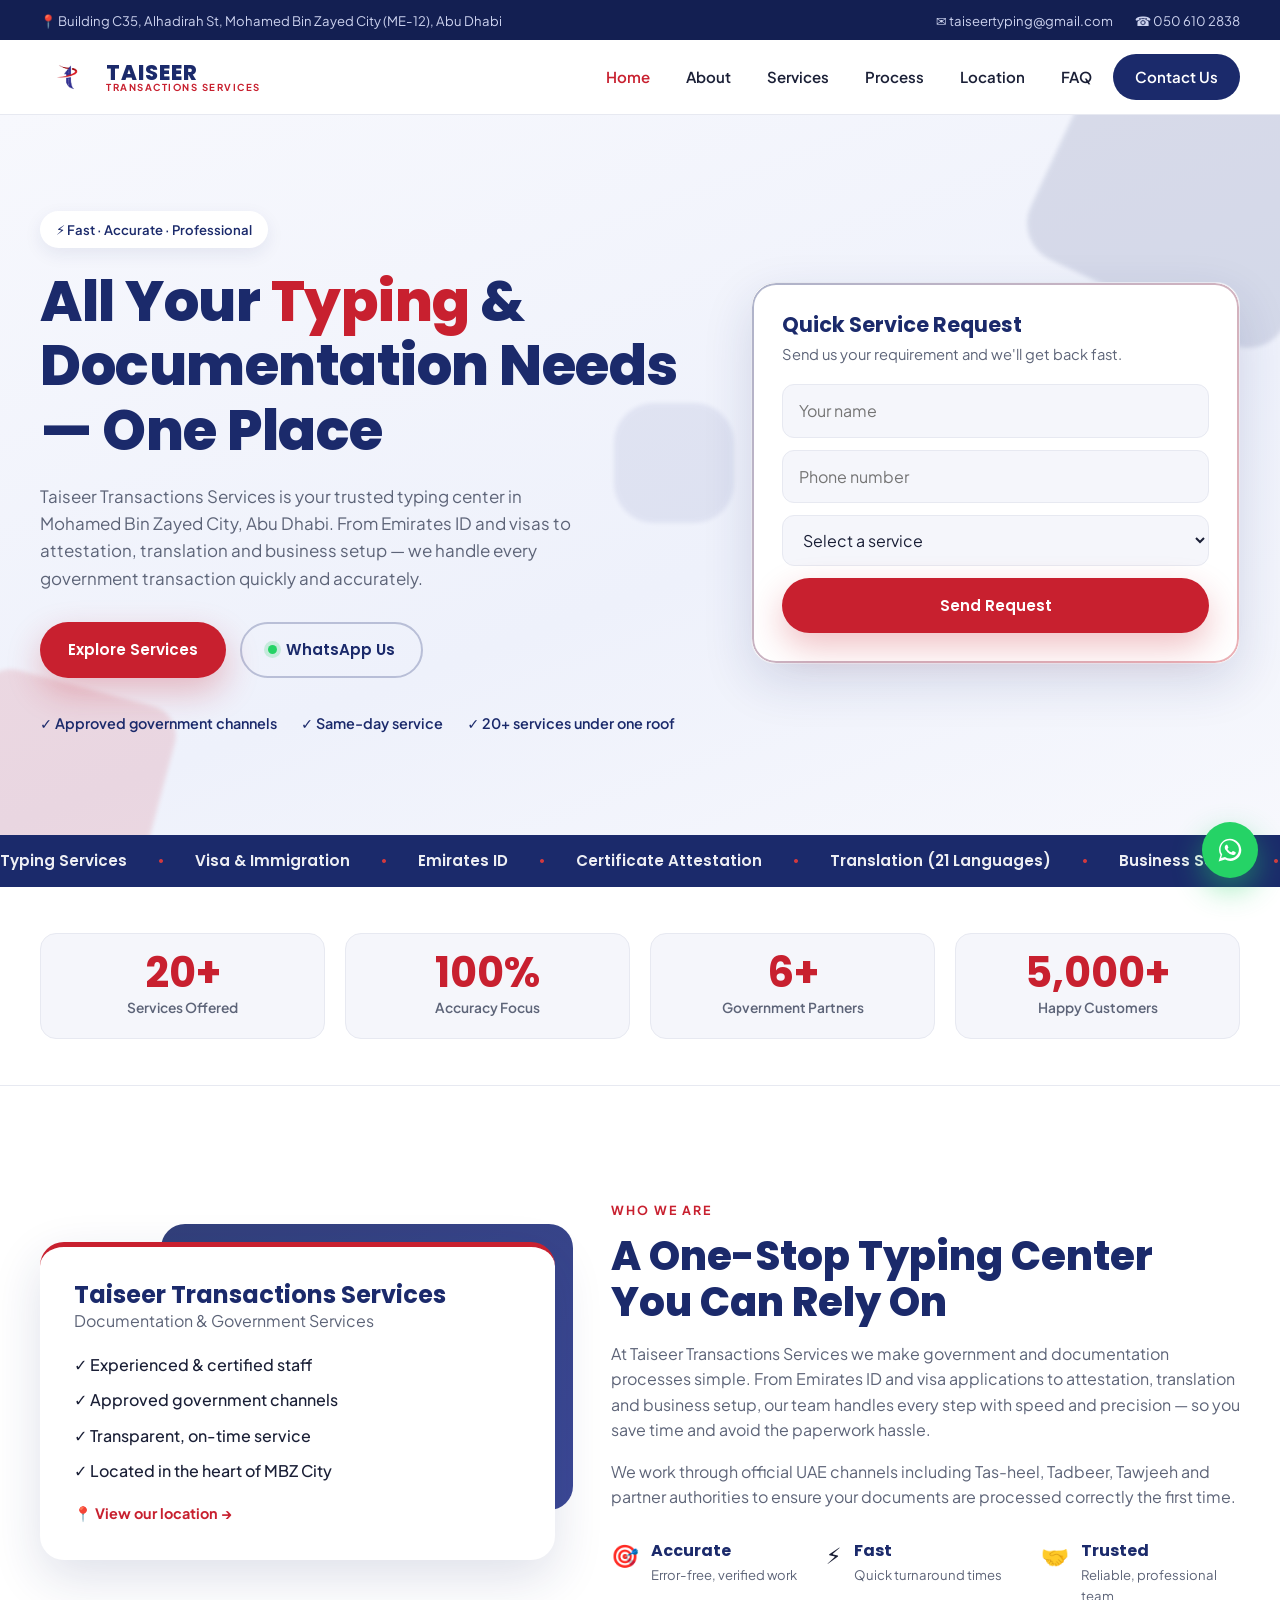
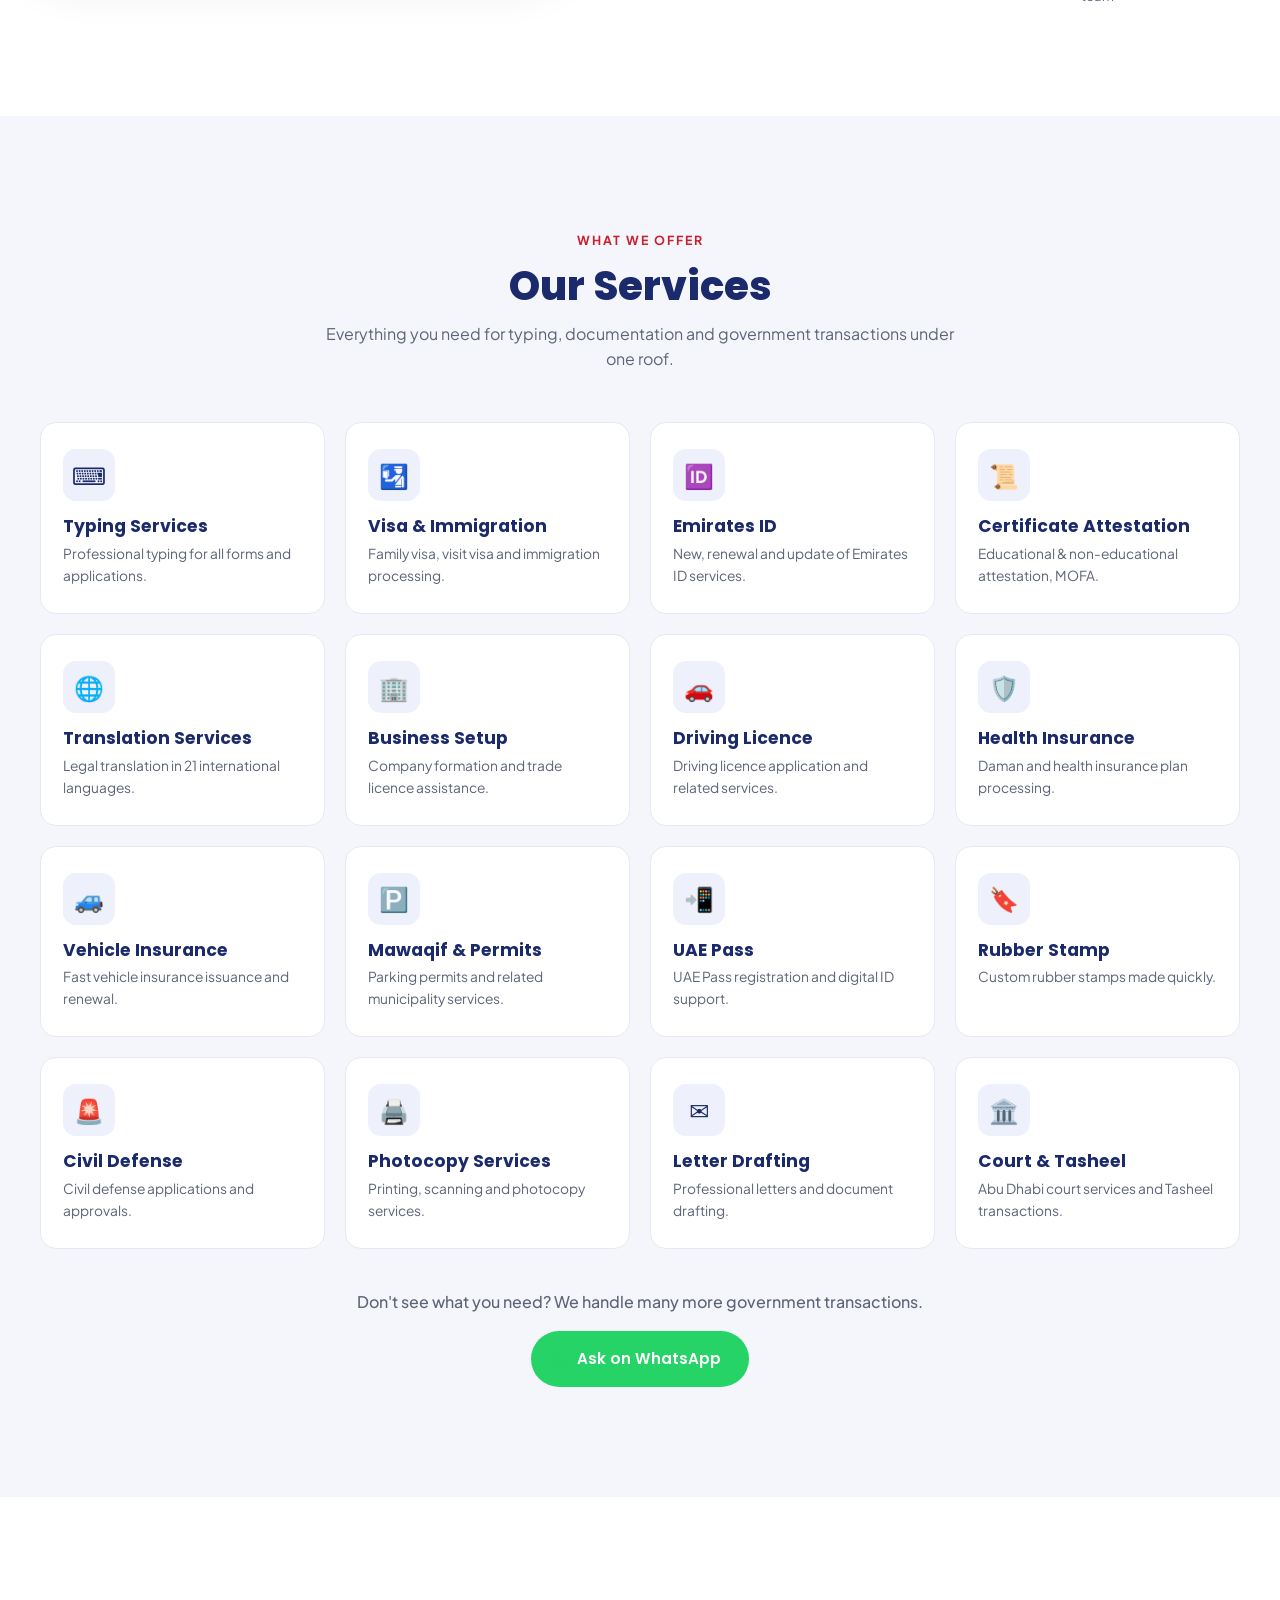
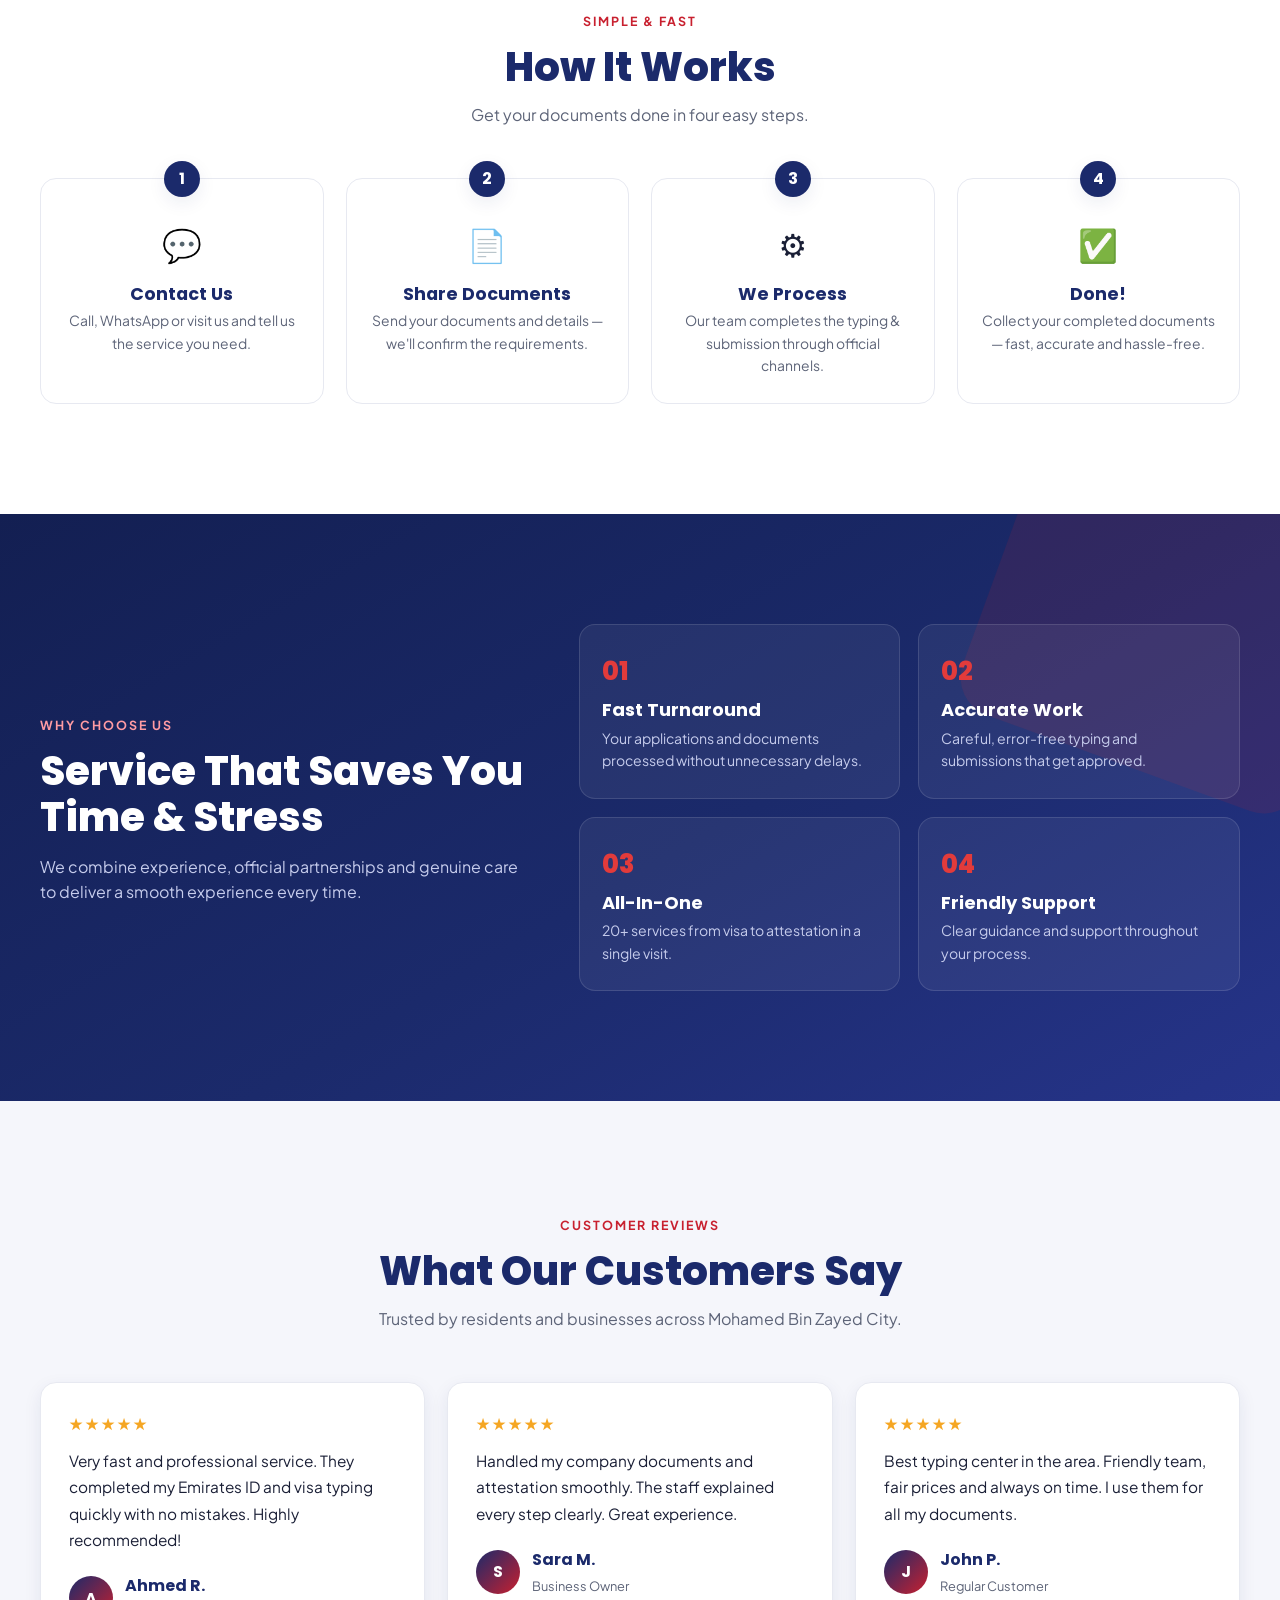
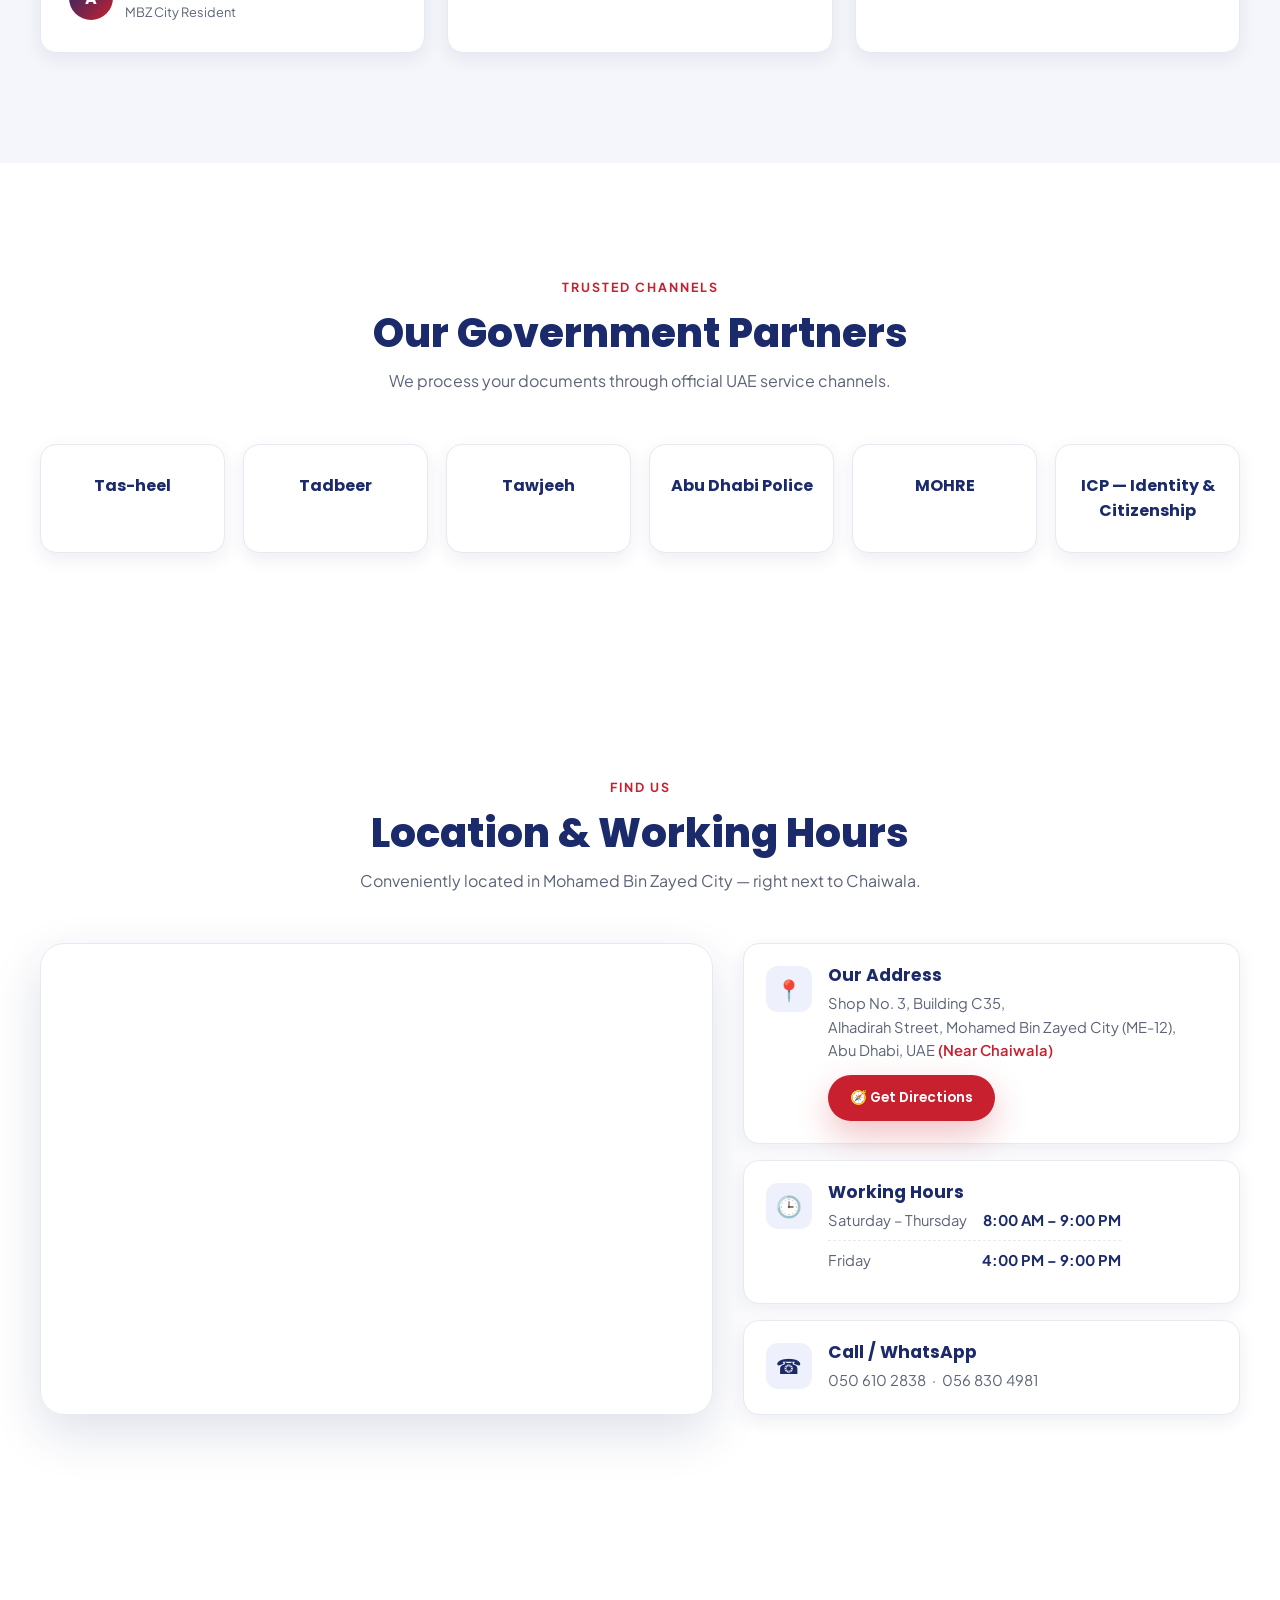
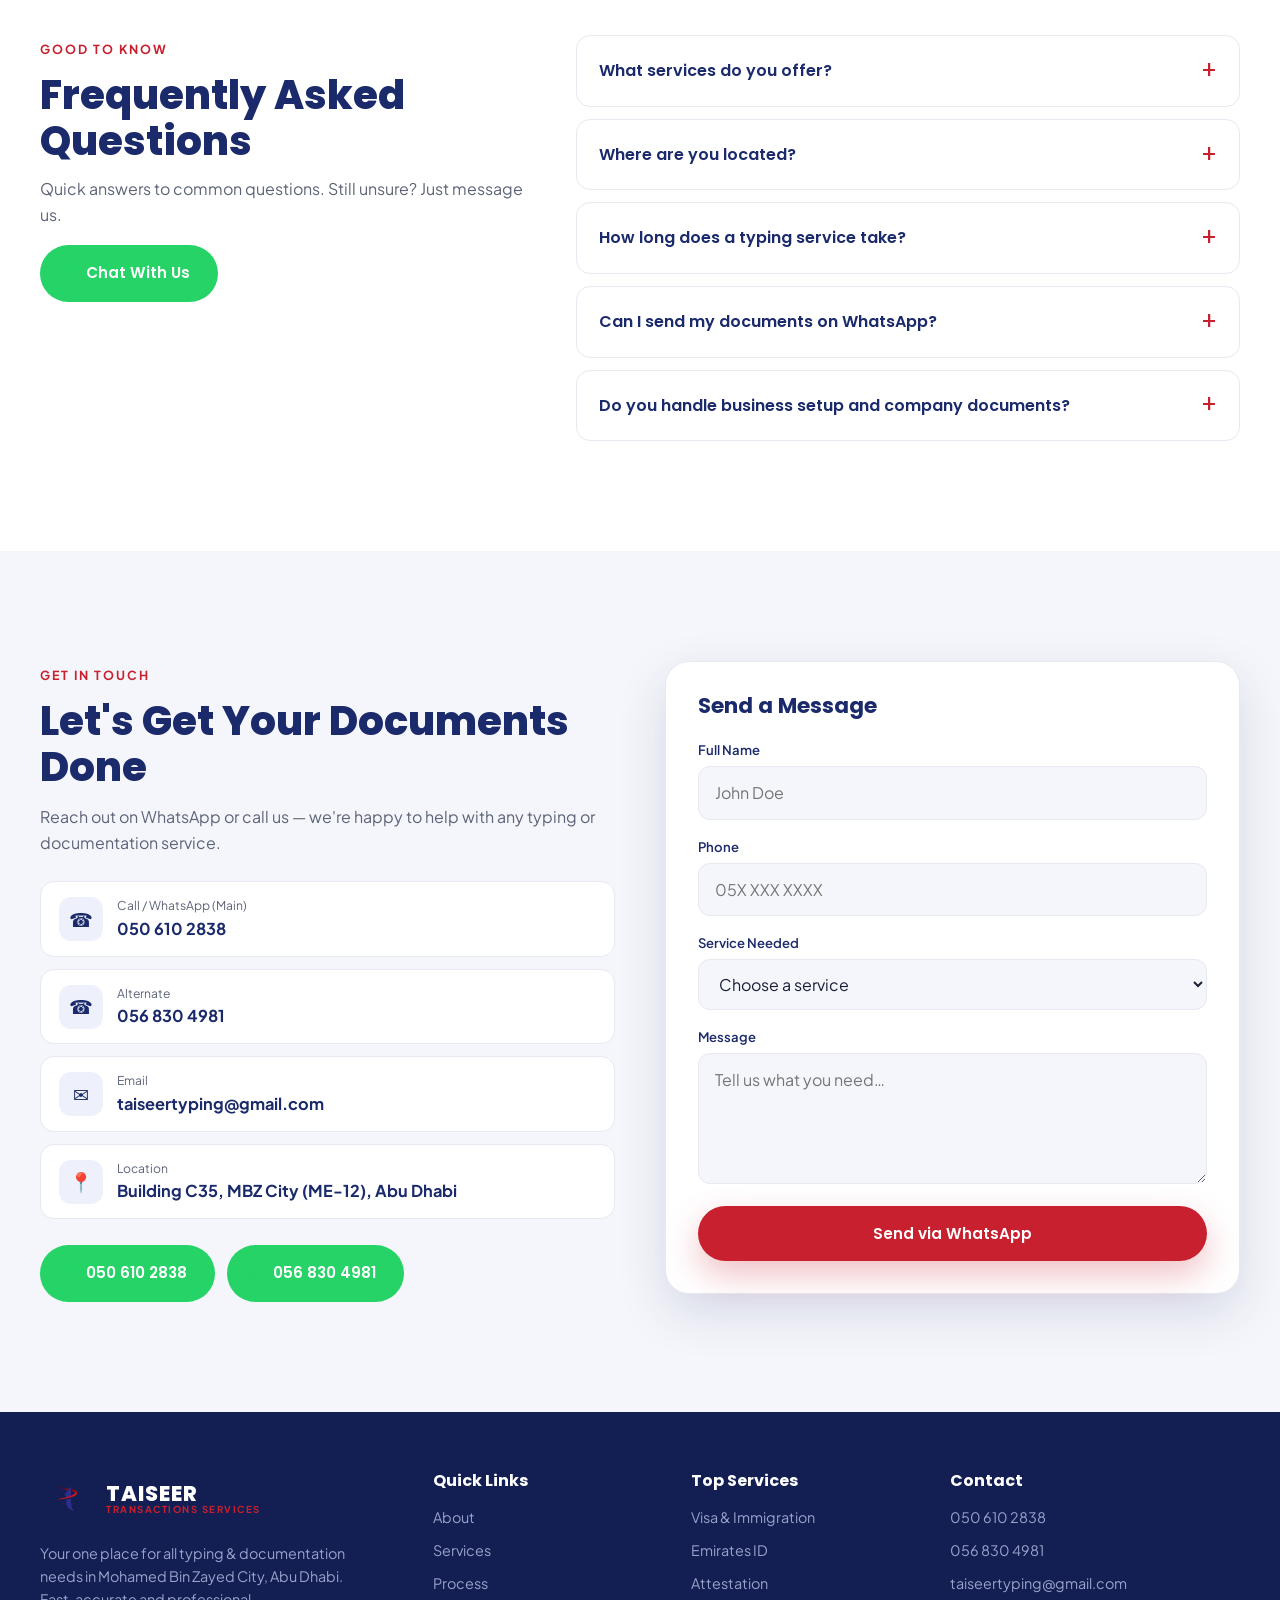
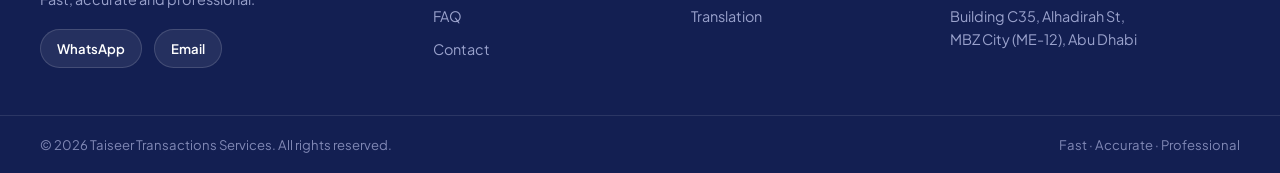
==== index.html @ 1d544257 "Initial commit Co-Authored-By: Claude Opus 4.8 (1M context) <noreply@anthropic.com>" ====
<!DOCTYPE html>
<html lang="en">
<head>
  <meta charset="UTF-8" />
  <meta name="viewport" content="width=device-width, initial-scale=1.0" />
  <title>Taiseer Transactions Services | Typing &amp; Documentation Center in Abu Dhabi (MBZ City)</title>
  <meta name="description" content="Taiseer Transactions Services — a professional typing &amp; documentation center in Mohamed Bin Zayed City, Abu Dhabi. Emirates ID, visa &amp; immigration, attestation, translation, business setup and government transactions. Fast, accurate &amp; reliable." />
  <meta name="keywords" content="typing center Abu Dhabi, Taiseer Transactions Services, Mohamed Bin Zayed City typing, Emirates ID, visa services, attestation, translation, Tasheel, business setup UAE" />
  <meta name="theme-color" content="#1b2a6b" />
  <link rel="canonical" href="https://taiseertyping.com/" />

  <!-- Open Graph -->
  <meta property="og:type" content="business.business" />
  <meta property="og:title" content="Taiseer Transactions Services — Typing &amp; Documentation in Abu Dhabi" />
  <meta property="og:description" content="Your one place for all typing &amp; documentation needs in Mohamed Bin Zayed City, Abu Dhabi. Fast, accurate and professional." />
  <meta property="og:locale" content="en_AE" />

  <link rel="icon" type="image/png" href="assets/logo.png" />
  <link rel="preconnect" href="https://fonts.googleapis.com" />
  <link rel="preconnect" href="https://fonts.gstatic.com" crossorigin />
  <link href="https://fonts.googleapis.com/css2?family=Plus+Jakarta+Sans:wght@400;500;600;700;800&family=Poppins:wght@500;600;700;800&display=swap" rel="stylesheet" />
  <link rel="stylesheet" href="css/styles.css" />

  <!-- Structured data: LocalBusiness -->
  <script type="application/ld+json">
  {
    "@context": "https://schema.org",
    "@type": "LocalBusiness",
    "name": "Taiseer Transactions Services",
    "alternateName": "Taiseer Typing",
    "description": "Typing and documentation center offering Emirates ID, visa & immigration, attestation, translation, business setup and government transactions in Abu Dhabi.",
    "image": "assets/logo.png",
    "telephone": "+971506102838",
    "email": "taiseertyping@gmail.com",
    "url": "https://taiseertyping.com/",
    "address": {
      "@type": "PostalAddress",
      "streetAddress": "Shop No. 3, Building C35, Alhadirah Street",
      "addressLocality": "Mohamed Bin Zayed City (ME-12)",
      "addressRegion": "Abu Dhabi",
      "addressCountry": "AE"
    },
    "areaServed": "Abu Dhabi, United Arab Emirates",
    "openingHoursSpecification": [
      { "@type": "OpeningHoursSpecification", "dayOfWeek": ["Saturday","Sunday","Monday","Tuesday","Wednesday","Thursday"], "opens": "08:00", "closes": "21:00" },
      { "@type": "OpeningHoursSpecification", "dayOfWeek": "Friday", "opens": "16:00", "closes": "21:00" }
    ],
    "priceRange": "$$"
  }
  </script>
</head>
<body>
  <!-- Scroll progress -->
  <div class="progress" id="progress" aria-hidden="true"></div>

  <!-- Top bar -->
  <div class="topbar">
    <div class="container topbar__inner">
      <span class="topbar__item">📍 Building C35, Alhadirah St, Mohamed Bin Zayed City (ME-12), Abu Dhabi</span>
      <div class="topbar__right">
        <a href="mailto:taiseertyping@gmail.com" class="topbar__item">✉ taiseertyping@gmail.com</a>
        <a href="tel:+971506102838" class="topbar__item">☎ 050 610 2838</a>
      </div>
    </div>
  </div>

  <!-- Header -->
  <header class="header" id="header">
    <div class="container header__inner">
      <a href="#home" class="brand" aria-label="Taiseer Transactions Services home">
        <img src="assets/logo.png" alt="Taiseer Transactions Services logo" class="brand__logo" />
        <span class="brand__text">
          <strong>TAISEER</strong>
          <small>TRANSACTIONS SERVICES</small>
        </span>
      </a>

      <nav class="nav" id="nav">
        <a href="#home" class="nav__link">Home</a>
        <a href="#about" class="nav__link">About</a>
        <a href="#services" class="nav__link">Services</a>
        <a href="#process" class="nav__link">Process</a>
        <a href="#location" class="nav__link">Location</a>
        <a href="#faq" class="nav__link">FAQ</a>
        <a href="#contact" class="nav__link nav__cta">Contact Us</a>
      </nav>

      <button class="nav__toggle" id="navToggle" aria-label="Open menu" aria-expanded="false">
        <span></span><span></span><span></span>
      </button>
    </div>
  </header>

  <!-- Hero -->
  <section class="hero" id="home">
    <div class="hero__bg" aria-hidden="true">
      <span class="shape shape--1"></span>
      <span class="shape shape--2"></span>
      <span class="shape shape--3"></span>
    </div>
    <div class="container hero__inner">
      <div class="hero__content reveal">
        <span class="badge">⚡ Fast · Accurate · Professional</span>
        <h1 class="hero__title">All Your <span class="text-red">Typing</span> &amp; <span class="text-blue">Documentation</span> Needs — One Place</h1>
        <p class="hero__text">
          Taiseer Transactions Services is your trusted typing center in Mohamed Bin Zayed City, Abu Dhabi.
          From Emirates ID and visas to attestation, translation and business setup — we handle every
          government transaction quickly and accurately.
        </p>
        <div class="hero__actions">
          <a href="#services" class="btn btn--primary">Explore Services</a>
          <a href="https://wa.me/971506102838" target="_blank" rel="noopener" class="btn btn--ghost">
            <span class="wa-dot"></span> WhatsApp Us
          </a>
        </div>
        <ul class="hero__ticks">
          <li>✓ Approved government channels</li>
          <li>✓ Same-day service</li>
          <li>✓ 20+ services under one roof</li>
        </ul>
      </div>

      <div class="hero__card reveal">
        <div class="quick-card">
          <h3>Quick Service Request</h3>
          <p>Send us your requirement and we'll get back fast.</p>
          <form id="quickForm" class="quick-form" novalidate>
            <input type="text" name="name" placeholder="Your name" required />
            <input type="tel" name="phone" placeholder="Phone number" required />
            <select name="service" required>
              <option value="" disabled selected>Select a service</option>
              <option>Typing Services</option>
              <option>Visa &amp; Immigration</option>
              <option>Emirates ID</option>
              <option>Attestation</option>
              <option>Translation</option>
              <option>Business Setup</option>
              <option>Other</option>
            </select>
            <button type="submit" class="btn btn--primary btn--block">Send Request</button>
            <p class="quick-form__note" id="formNote" hidden>✓ Opening WhatsApp with your details…</p>
          </form>
        </div>
      </div>
    </div>
  </section>

  <!-- Marquee strip -->
  <div class="strip">
    <div class="strip__track">
      <span>Typing Services</span><span>•</span>
      <span>Visa &amp; Immigration</span><span>•</span>
      <span>Emirates ID</span><span>•</span>
      <span>Certificate Attestation</span><span>•</span>
      <span>Translation (21 Languages)</span><span>•</span>
      <span>Business Setup</span><span>•</span>
      <span>Driving License</span><span>•</span>
      <span>Health &amp; Vehicle Insurance</span><span>•</span>
      <span>Typing Services</span><span>•</span>
      <span>Visa &amp; Immigration</span><span>•</span>
      <span>Emirates ID</span><span>•</span>
      <span>Certificate Attestation</span><span>•</span>
      <span>Translation (21 Languages)</span><span>•</span>
      <span>Business Setup</span><span>•</span>
    </div>
  </div>

  <!-- Stats -->
  <section class="stats">
    <div class="container stats__grid">
      <div class="stat-card reveal"><strong data-count="20" data-suffix="+">0</strong><span>Services Offered</span></div>
      <div class="stat-card reveal"><strong data-count="100" data-suffix="%">0</strong><span>Accuracy Focus</span></div>
      <div class="stat-card reveal"><strong data-count="6" data-suffix="+">0</strong><span>Government Partners</span></div>
      <div class="stat-card reveal"><strong data-count="5000" data-suffix="+">0</strong><span>Happy Customers</span></div>
    </div>
  </section>

  <!-- About -->
  <section class="about section" id="about">
    <div class="container about__inner">
      <div class="about__media reveal">
        <div class="about__shape"></div>
        <div class="about__panel">
          <h4>Taiseer Transactions Services</h4>
          <p>Documentation &amp; Government Services</p>
          <ul class="about__list">
            <li>✓ Experienced &amp; certified staff</li>
            <li>✓ Approved government channels</li>
            <li>✓ Transparent, on-time service</li>
            <li>✓ Located in the heart of MBZ City</li>
          </ul>
          <a href="#location" class="about__panel-link">📍 View our location →</a>
        </div>
      </div>
      <div class="about__content reveal">
        <span class="eyebrow">Who We Are</span>
        <h2 class="section__title">A One-Stop Typing Center You Can Rely On</h2>
        <p>
          At Taiseer Transactions Services we make government and documentation processes simple. From
          Emirates ID and visa applications to attestation, translation and business setup, our team handles
          every step with speed and precision — so you save time and avoid the paperwork hassle.
        </p>
        <p>
          We work through official UAE channels including Tas-heel, Tadbeer, Tawjeeh and partner
          authorities to ensure your documents are processed correctly the first time.
        </p>
        <div class="about__features">
          <div class="feature"><span class="feature__icon">🎯</span><div><strong>Accurate</strong><p>Error-free, verified work</p></div></div>
          <div class="feature"><span class="feature__icon">⚡</span><div><strong>Fast</strong><p>Quick turnaround times</p></div></div>
          <div class="feature"><span class="feature__icon">🤝</span><div><strong>Trusted</strong><p>Reliable, professional team</p></div></div>
        </div>
      </div>
    </div>
  </section>

  <!-- Services -->
  <section class="services section" id="services">
    <div class="container">
      <div class="section__head reveal">
        <span class="eyebrow">What We Offer</span>
        <h2 class="section__title">Our Services</h2>
        <p class="section__sub">Everything you need for typing, documentation and government transactions under one roof.</p>
      </div>

      <div class="services__grid" id="servicesGrid">
        <!-- cards injected by JS -->
      </div>

      <div class="services__cta reveal">
        <p>Don't see what you need? We handle many more government transactions.</p>
        <a href="https://wa.me/971506102838" target="_blank" rel="noopener" class="btn btn--wa"><span class="wa-dot"></span> Ask on WhatsApp</a>
      </div>
    </div>
  </section>

  <!-- How it works -->
  <section class="process section" id="process">
    <div class="container">
      <div class="section__head reveal">
        <span class="eyebrow">Simple &amp; Fast</span>
        <h2 class="section__title">How It Works</h2>
        <p class="section__sub">Get your documents done in four easy steps.</p>
      </div>
      <div class="process__grid">
        <div class="pstep reveal">
          <span class="pstep__num">1</span>
          <span class="pstep__icon">💬</span>
          <h4>Contact Us</h4>
          <p>Call, WhatsApp or visit us and tell us the service you need.</p>
        </div>
        <div class="pstep reveal">
          <span class="pstep__num">2</span>
          <span class="pstep__icon">📄</span>
          <h4>Share Documents</h4>
          <p>Send your documents and details — we'll confirm the requirements.</p>
        </div>
        <div class="pstep reveal">
          <span class="pstep__num">3</span>
          <span class="pstep__icon">⚙️</span>
          <h4>We Process</h4>
          <p>Our team completes the typing &amp; submission through official channels.</p>
        </div>
        <div class="pstep reveal">
          <span class="pstep__num">4</span>
          <span class="pstep__icon">✅</span>
          <h4>Done!</h4>
          <p>Collect your completed documents — fast, accurate and hassle-free.</p>
        </div>
      </div>
    </div>
  </section>

  <!-- Why choose us -->
  <section class="why section" id="why">
    <div class="container why__inner">
      <div class="why__content reveal">
        <span class="eyebrow eyebrow--light">Why Choose Us</span>
        <h2 class="section__title section__title--light">Service That Saves You Time &amp; Stress</h2>
        <p class="why__lead">We combine experience, official partnerships and genuine care to deliver a smooth experience every time.</p>
      </div>
      <div class="why__grid">
        <div class="why__item reveal"><span class="why__num">01</span><h4>Fast Turnaround</h4><p>Your applications and documents processed without unnecessary delays.</p></div>
        <div class="why__item reveal"><span class="why__num">02</span><h4>Accurate Work</h4><p>Careful, error-free typing and submissions that get approved.</p></div>
        <div class="why__item reveal"><span class="why__num">03</span><h4>All-In-One</h4><p>20+ services from visa to attestation in a single visit.</p></div>
        <div class="why__item reveal"><span class="why__num">04</span><h4>Friendly Support</h4><p>Clear guidance and support throughout your process.</p></div>
      </div>
    </div>
  </section>

  <!-- Testimonials -->
  <section class="reviews section" id="reviews">
    <div class="container">
      <div class="section__head reveal">
        <span class="eyebrow">Customer Reviews</span>
        <h2 class="section__title">What Our Customers Say</h2>
        <p class="section__sub">Trusted by residents and businesses across Mohamed Bin Zayed City.</p>
      </div>
      <div class="reviews__grid">
        <figure class="review reveal">
          <div class="review__stars">★★★★★</div>
          <blockquote>Very fast and professional service. They completed my Emirates ID and visa typing quickly with no mistakes. Highly recommended!</blockquote>
          <figcaption><span class="review__avatar">A</span><div><strong>Ahmed R.</strong><small>MBZ City Resident</small></div></figcaption>
        </figure>
        <figure class="review reveal">
          <div class="review__stars">★★★★★</div>
          <blockquote>Handled my company documents and attestation smoothly. The staff explained every step clearly. Great experience.</blockquote>
          <figcaption><span class="review__avatar">S</span><div><strong>Sara M.</strong><small>Business Owner</small></div></figcaption>
        </figure>
        <figure class="review reveal">
          <div class="review__stars">★★★★★</div>
          <blockquote>Best typing center in the area. Friendly team, fair prices and always on time. I use them for all my documents.</blockquote>
          <figcaption><span class="review__avatar">J</span><div><strong>John P.</strong><small>Regular Customer</small></div></figcaption>
        </figure>
      </div>
    </div>
  </section>

  <!-- Partners -->
  <section class="partners section" id="partners">
    <div class="container">
      <div class="section__head reveal">
        <span class="eyebrow">Trusted Channels</span>
        <h2 class="section__title">Our Government Partners</h2>
        <p class="section__sub">We process your documents through official UAE service channels.</p>
      </div>
      <div class="partners__grid reveal">
        <div class="partner">Tas-heel</div>
        <div class="partner">Tadbeer</div>
        <div class="partner">Tawjeeh</div>
        <div class="partner">Abu Dhabi Police</div>
        <div class="partner">MOHRE</div>
        <div class="partner">ICP — Identity &amp; Citizenship</div>
      </div>
    </div>
  </section>

  <!-- Location & Hours -->
  <section class="location section" id="location">
    <div class="container">
      <div class="section__head reveal">
        <span class="eyebrow">Find Us</span>
        <h2 class="section__title">Location &amp; Working Hours</h2>
        <p class="section__sub">Conveniently located in Mohamed Bin Zayed City — right next to Chaiwala.</p>
      </div>
      <div class="location__inner">
        <div class="location__map reveal">
          <iframe
            title="Taiseer Transactions Services location map"
            src="https://www.google.com/maps?q=8GCP%2BQ2M%20Mohamed%20Bin%20Zayed%20City%20Abu%20Dhabi&output=embed"
            loading="lazy" referrerpolicy="no-referrer-when-downgrade"></iframe>
        </div>
        <div class="location__info reveal">
          <div class="locard">
            <span class="locard__ico">📍</span>
            <div>
              <h4>Our Address</h4>
              <p>Shop No. 3, Building C35,<br />Alhadirah Street, Mohamed Bin Zayed City (ME-12),<br />Abu Dhabi, UAE <em>(Near Chaiwala)</em></p>
              <a href="https://maps.app.goo.gl/WYGxvv9qLzEsgP3v6" target="_blank" rel="noopener" class="btn btn--primary btn--sm">🧭 Get Directions</a>
            </div>
          </div>
          <div class="locard">
            <span class="locard__ico">🕒</span>
            <div>
              <h4>Working Hours</h4>
              <ul class="hours">
                <li><span>Saturday – Thursday</span><strong>8:00 AM – 9:00 PM</strong></li>
                <li><span>Friday</span><strong>4:00 PM – 9:00 PM</strong></li>
              </ul>
            </div>
          </div>
          <div class="locard">
            <span class="locard__ico">☎</span>
            <div>
              <h4>Call / WhatsApp</h4>
              <p><a href="tel:+971506102838">050 610 2838</a> &nbsp;·&nbsp; <a href="tel:+971568304981">056 830 4981</a></p>
            </div>
          </div>
        </div>
      </div>
    </div>
  </section>

  <!-- FAQ -->
  <section class="faq section" id="faq">
    <div class="container faq__inner">
      <div class="faq__head reveal">
        <span class="eyebrow">Good To Know</span>
        <h2 class="section__title">Frequently Asked Questions</h2>
        <p class="section__sub">Quick answers to common questions. Still unsure? Just message us.</p>
        <a href="https://wa.me/971506102838" target="_blank" rel="noopener" class="btn btn--wa"><span class="wa-dot"></span> Chat With Us</a>
      </div>
      <div class="faq__list reveal">
        <details class="faq__item">
          <summary>What services do you offer?</summary>
          <p>We provide typing and documentation for Emirates ID, visa &amp; immigration, certificate attestation, legal translation, business setup, driving licence, insurance, Tasheel transactions and more — all in one place.</p>
        </details>
        <details class="faq__item">
          <summary>Where are you located?</summary>
          <p>We're at Shop No. 3, Building C35, Alhadirah Street, Mohamed Bin Zayed City (ME-12), Abu Dhabi — right next to Chaiwala. Use the "Get Directions" button in the Location section.</p>
        </details>
        <details class="faq__item">
          <summary>How long does a typing service take?</summary>
          <p>Most typing and applications are completed the same day. Timelines for attestation or translation depend on the document type — we'll confirm exact timing when you contact us.</p>
        </details>
        <details class="faq__item">
          <summary>Can I send my documents on WhatsApp?</summary>
          <p>Yes! Message us on <a href="https://wa.me/971506102838" target="_blank" rel="noopener">050 610 2838</a> with your documents and requirement, and we'll guide you through the process.</p>
        </details>
        <details class="faq__item">
          <summary>Do you handle business setup and company documents?</summary>
          <p>Absolutely. We assist with company formation, trade licence typing, MOHRE transactions and related documentation through official channels.</p>
        </details>
      </div>
    </div>
  </section>

  <!-- Contact / CTA -->
  <section class="contact section" id="contact">
    <div class="container contact__inner">
      <div class="contact__info reveal">
        <span class="eyebrow">Get In Touch</span>
        <h2 class="section__title">Let's Get Your Documents Done</h2>
        <p>Reach out on WhatsApp or call us — we're happy to help with any typing or documentation service.</p>

        <div class="contact__methods">
          <a href="tel:+971506102838" class="contact__row">
            <span class="contact__ico">☎</span>
            <div><small>Call / WhatsApp (Main)</small><strong>050 610 2838</strong></div>
          </a>
          <a href="tel:+971568304981" class="contact__row">
            <span class="contact__ico">☎</span>
            <div><small>Alternate</small><strong>056 830 4981</strong></div>
          </a>
          <a href="mailto:taiseertyping@gmail.com" class="contact__row">
            <span class="contact__ico">✉</span>
            <div><small>Email</small><strong>taiseertyping@gmail.com</strong></div>
          </a>
          <a href="https://maps.app.goo.gl/WYGxvv9qLzEsgP3v6" target="_blank" rel="noopener" class="contact__row">
            <span class="contact__ico">📍</span>
            <div><small>Location</small><strong>Building C35, MBZ City (ME-12), Abu Dhabi</strong></div>
          </a>
        </div>

        <div class="contact__wa">
          <a href="https://wa.me/971506102838" target="_blank" rel="noopener" class="btn btn--wa"><span class="wa-dot"></span> 050 610 2838</a>
          <a href="https://wa.me/971568304981" target="_blank" rel="noopener" class="btn btn--wa"><span class="wa-dot"></span> 056 830 4981</a>
        </div>
      </div>

      <form class="contact__form reveal" id="contactForm" novalidate>
        <h3>Send a Message</h3>
        <div class="field"><label>Full Name</label><input type="text" name="name" required placeholder="John Doe" /></div>
        <div class="field"><label>Phone</label><input type="tel" name="phone" required placeholder="05X XXX XXXX" /></div>
        <div class="field"><label>Service Needed</label>
          <select name="service" required>
            <option value="" disabled selected>Choose a service</option>
            <option>Typing Services</option>
            <option>Visa &amp; Immigration</option>
            <option>Emirates ID</option>
            <option>Attestation</option>
            <option>Translation</option>
            <option>Business Setup</option>
            <option>Other</option>
          </select>
        </div>
        <div class="field"><label>Message</label><textarea name="message" rows="4" placeholder="Tell us what you need…"></textarea></div>
        <button type="submit" class="btn btn--primary btn--block">Send via WhatsApp</button>
      </form>
    </div>
  </section>

  <!-- Footer -->
  <footer class="footer">
    <div class="container footer__inner">
      <div class="footer__brand">
        <a href="#home" class="brand brand--footer">
          <img src="assets/logo.png" alt="Taiseer Transactions Services logo" class="brand__logo" />
          <span class="brand__text"><strong>TAISEER</strong><small>TRANSACTIONS SERVICES</small></span>
        </a>
        <p>Your one place for all typing &amp; documentation needs in Mohamed Bin Zayed City, Abu Dhabi. Fast, accurate and professional.</p>
        <div class="footer__social">
          <a href="https://wa.me/971506102838" target="_blank" rel="noopener" aria-label="WhatsApp">WhatsApp</a>
          <a href="mailto:taiseertyping@gmail.com" aria-label="Email">Email</a>
        </div>
      </div>
      <div class="footer__col">
        <h5>Quick Links</h5>
        <a href="#about">About</a>
        <a href="#services">Services</a>
        <a href="#process">Process</a>
        <a href="#faq">FAQ</a>
        <a href="#contact">Contact</a>
      </div>
      <div class="footer__col">
        <h5>Top Services</h5>
        <a href="#services">Visa &amp; Immigration</a>
        <a href="#services">Emirates ID</a>
        <a href="#services">Attestation</a>
        <a href="#services">Translation</a>
      </div>
      <div class="footer__col">
        <h5>Contact</h5>
        <a href="tel:+971506102838">050 610 2838</a>
        <a href="tel:+971568304981">056 830 4981</a>
        <a href="mailto:taiseertyping@gmail.com">taiseertyping@gmail.com</a>
        <span>Building C35, Alhadirah St,<br />MBZ City (ME-12), Abu Dhabi</span>
      </div>
    </div>
    <div class="footer__bottom">
      <div class="container">
        <p>© <span id="year"></span> Taiseer Transactions Services. All rights reserved.</p>
        <p>Fast · Accurate · Professional</p>
      </div>
    </div>
  </footer>

  <!-- Floating WhatsApp -->
  <a href="https://wa.me/971506102838" target="_blank" rel="noopener" class="fab" aria-label="Chat on WhatsApp">
    <svg viewBox="0 0 32 32" width="28" height="28" fill="currentColor"><path d="M16 3C9 3 3.5 8.5 3.5 15.5c0 2.3.6 4.4 1.7 6.3L3 29l7.4-2.1c1.8 1 3.9 1.6 6 1.6 7 0 12.5-5.5 12.5-12.5S23 3 16 3zm0 22.7c-1.9 0-3.7-.5-5.3-1.5l-.4-.2-4.4 1.2 1.2-4.3-.3-.4a10 10 0 0 1-1.6-5.5c0-5.6 4.6-10.2 10.2-10.2S26.2 9.9 26.2 15.5 21.6 25.7 16 25.7zm5.7-7.6c-.3-.2-1.8-.9-2.1-1-.3-.1-.5-.2-.7.2-.2.3-.8 1-.9 1.2-.2.2-.3.2-.6.1-1.8-.9-3-1.6-4.2-3.6-.3-.5.3-.5.9-1.6.1-.2 0-.4 0-.5l-1-2.3c-.2-.6-.5-.5-.7-.5h-.6c-.2 0-.5.1-.8.4-.3.3-1 1-1 2.5s1.1 2.9 1.2 3.1c.2.2 2.2 3.4 5.3 4.8 2 .8 2.7.9 3.7.8.6-.1 1.8-.8 2.1-1.5.3-.7.3-1.4.2-1.5-.1-.2-.3-.2-.6-.4z"/></svg>
  </a>

  <button class="totop" id="toTop" aria-label="Back to top">↑</button>

  <script src="js/script.js"></script>
</body>
</html>
---- css/styles.css ----
/* ===== Tokens ===== */
:root {
  --navy: #1b2a6b;
  --navy-deep: #131f52;
  --navy-700: #26348a;
  --red: #c8202f;
  --red-600: #b01b29;
  --red-400: #e23b3b;
  --ink: #1a1f36;
  --muted: #5d6478;
  --line: #e7e9f1;
  --bg: #ffffff;
  --bg-soft: #f5f6fb;
  --bg-tint: #eef1fb;
  --white: #ffffff;
  --wa: #25d366;
  --radius: 16px;
  --radius-lg: 24px;
  --shadow-sm: 0 6px 18px rgba(27, 42, 107, .08);
  --shadow: 0 18px 50px rgba(27, 42, 107, .14);
  --shadow-red: 0 14px 34px rgba(200, 32, 47, .28);
  --container: 1200px;
  --ease: cubic-bezier(.22, 1, .36, 1);
}

* { box-sizing: border-box; margin: 0; padding: 0; }
html { scroll-behavior: smooth; scroll-padding-top: 92px; overflow-x: clip; }
body {
  font-family: 'Plus Jakarta Sans', system-ui, sans-serif;
  color: var(--ink);
  background: var(--bg);
  line-height: 1.6;
  overflow-x: clip;
  -webkit-font-smoothing: antialiased;
}
img { max-width: 100%; display: block; }
a { text-decoration: none; color: inherit; }
ul { list-style: none; }
h1, h2, h3, h4, h5 { font-family: 'Poppins', sans-serif; line-height: 1.15; color: var(--navy); }

.container { width: min(100% - 40px, var(--container)); margin-inline: auto; }
.section { padding: clamp(64px, 9vw, 110px) 0; }
.text-red { color: var(--red); }
.text-blue { color: var(--navy); }

/* ===== Buttons ===== */
.btn {
  --b: var(--navy);
  display: inline-flex; align-items: center; justify-content: center; gap: 9px;
  font-family: 'Poppins', sans-serif; font-weight: 600; font-size: .95rem;
  padding: 14px 26px; border-radius: 999px; border: 2px solid transparent;
  cursor: pointer; transition: transform .25s var(--ease), box-shadow .25s var(--ease), background .25s;
  white-space: nowrap;
}
.btn--primary { background: var(--red); color: #fff; box-shadow: var(--shadow-red); }
.btn--primary:hover { background: var(--red-600); transform: translateY(-3px); }
.btn--ghost { background: transparent; color: var(--navy); border-color: rgba(27,42,107,.25); }
.btn--ghost:hover { border-color: var(--navy); transform: translateY(-3px); background: var(--white); }
.btn--block { width: 100%; }
.btn--sm { padding: 10px 20px; font-size: .86rem; margin-top: 12px; }
.btn--wa { background: var(--wa); color: #fff; }
.btn--wa:hover { transform: translateY(-3px); box-shadow: 0 12px 28px rgba(37,211,102,.35); }
.wa-dot { width: 9px; height: 9px; border-radius: 50%; background: #fff; box-shadow: 0 0 0 4px rgba(255,255,255,.25); }
.btn--wa .wa-dot, .btn--ghost .wa-dot { background: var(--wa); box-shadow: 0 0 0 4px rgba(37,211,102,.2); }

/* ===== Topbar ===== */
.topbar { background: var(--navy-deep); color: #cdd3ef; font-size: .82rem; }
.topbar__inner { display: flex; justify-content: space-between; align-items: center; min-height: 40px; gap: 16px; flex-wrap: wrap; }
.topbar__right { display: flex; gap: 22px; }
.topbar__item { transition: color .2s; }
.topbar a.topbar__item:hover { color: #fff; }

/* ===== Header ===== */
.header {
  position: sticky; top: 0; z-index: 100;
  background: rgba(255,255,255,.82); backdrop-filter: blur(14px);
  border-bottom: 1px solid var(--line); transition: box-shadow .3s, padding .3s;
}
.header.scrolled { box-shadow: var(--shadow-sm); }
.header__inner { display: flex; align-items: center; justify-content: space-between; min-height: 74px; gap: 20px; }

.brand { display: flex; align-items: center; gap: 12px; }
.brand__logo { width: 54px; height: 54px; object-fit: contain; }
.brand__text { display: flex; flex-direction: column; line-height: 1; }
.brand__text strong { font-family: 'Poppins'; font-size: 1.32rem; letter-spacing: 1px; color: var(--navy); font-weight: 800; }
.brand__text small { font-size: .6rem; letter-spacing: 1.5px; color: var(--red); font-weight: 700; }

.nav { display: flex; align-items: center; gap: 6px; }
.nav__link {
  font-weight: 600; font-size: .94rem; color: var(--ink); padding: 9px 15px; border-radius: 999px;
  position: relative; transition: color .2s, background .2s;
}
.nav__link:hover { color: var(--navy); background: var(--bg-tint); }
.nav__link.active { color: var(--red); }
.nav__cta { background: var(--navy); color: #fff !important; padding: 11px 22px; }
.nav__cta:hover { background: var(--navy-700); }

.nav__toggle { display: none; flex-direction: column; gap: 5px; background: none; border: 0; cursor: pointer; padding: 8px; }
.nav__toggle span { width: 26px; height: 3px; background: var(--navy); border-radius: 3px; transition: .3s var(--ease); }
.nav__toggle.open span:nth-child(1) { transform: translateY(8px) rotate(45deg); }
.nav__toggle.open span:nth-child(2) { opacity: 0; }
.nav__toggle.open span:nth-child(3) { transform: translateY(-8px) rotate(-45deg); }

/* ===== Hero ===== */
.hero { position: relative; padding: clamp(56px, 8vw, 96px) 0 clamp(64px, 8vw, 100px); background: linear-gradient(160deg, #f7f8fd 0%, #eef1fb 60%, #f7f8fd 100%); overflow: hidden; }
.hero__bg { position: absolute; inset: 0; pointer-events: none; }
.shape { position: absolute; border-radius: 40px; opacity: .12; filter: blur(2px); }
.shape--1 { width: 280px; height: 280px; background: var(--navy); top: -80px; right: -60px; transform: rotate(25deg); }
.shape--2 { width: 200px; height: 200px; background: var(--red); bottom: -50px; left: -40px; transform: rotate(15deg); border-radius: 30px; }
.shape--3 { width: 120px; height: 120px; background: var(--navy-700); top: 40%; left: 48%; opacity: .08; }

.hero__inner { display: grid; grid-template-columns: 1.15fr .85fr; gap: 50px; align-items: center; position: relative; z-index: 1; }
.badge {
  display: inline-flex; align-items: center; gap: 8px; background: #fff; color: var(--navy);
  font-weight: 600; font-size: .82rem; padding: 8px 16px; border-radius: 999px; box-shadow: var(--shadow-sm); margin-bottom: 22px;
}
.hero__title { font-size: clamp(2.1rem, 5.2vw, 3.5rem); font-weight: 800; letter-spacing: -.5px; }
.hero__text { color: var(--muted); font-size: 1.06rem; max-width: 540px; margin: 20px 0 30px; }
.hero__actions { display: flex; gap: 14px; flex-wrap: wrap; }
.hero__ticks { display: flex; flex-wrap: wrap; gap: 10px 24px; margin-top: 34px; }
.hero__ticks li { font-weight: 600; font-size: .9rem; color: var(--navy); }

/* Quick card */
.hero__card { position: relative; }
.quick-card {
  background: #fff; border-radius: var(--radius-lg); padding: 30px; box-shadow: var(--shadow);
  border: 1px solid var(--line); position: relative;
}
.quick-card::before { content: ""; position: absolute; inset: 0; border-radius: var(--radius-lg); padding: 2px; background: linear-gradient(135deg, var(--navy), var(--red)); -webkit-mask: linear-gradient(#fff 0 0) content-box, linear-gradient(#fff 0 0); -webkit-mask-composite: xor; mask-composite: exclude; opacity: .35; pointer-events: none; }
.quick-card h3 { font-size: 1.3rem; }
.quick-card > p { color: var(--muted); font-size: .92rem; margin: 6px 0 18px; }
.quick-form { display: grid; gap: 12px; }
.quick-form input, .quick-form select, .contact__form input, .contact__form select, .contact__form textarea {
  width: 100%; padding: 13px 16px; border: 1.5px solid var(--line); border-radius: 12px; font: inherit;
  background: var(--bg-soft); transition: border .2s, box-shadow .2s; color: var(--ink);
}
.quick-form input:focus, .quick-form select:focus, .contact__form :focus {
  outline: none; border-color: var(--navy); box-shadow: 0 0 0 4px rgba(27,42,107,.1); background: #fff;
}
.quick-form__note { color: #1a8f4a; font-weight: 600; font-size: .88rem; text-align: center; }

/* ===== Strip marquee ===== */
.strip { background: var(--navy); color: #fff; overflow: hidden; padding: 14px 0; }
.strip__track { display: flex; gap: 30px; align-items: center; white-space: nowrap; width: max-content; animation: scroll 28s linear infinite; font-family: 'Poppins'; font-weight: 600; font-size: .95rem; }
.strip__track span { opacity: .92; }
.strip__track span:nth-child(even) { color: var(--red-400); }
@keyframes scroll { to { transform: translateX(-50%); } }

/* ===== About ===== */
.about__inner { display: grid; grid-template-columns: .9fr 1.1fr; gap: 56px; align-items: center; }
.about__media { position: relative; }
.about__shape { position: absolute; inset: -18px -18px auto auto; width: 80%; height: 90%; background: linear-gradient(135deg, var(--navy), var(--navy-700)); border-radius: var(--radius-lg); z-index: 0; opacity: .9; }
.about__panel { position: relative; z-index: 1; background: #fff; border-radius: var(--radius-lg); padding: 34px; box-shadow: var(--shadow); border-top: 5px solid var(--red); }
.about__panel h4 { font-size: 1.5rem; }
.about__panel > p { color: var(--muted); margin-bottom: 18px; }
.about__list { display: grid; gap: 10px; }
.about__list li { color: var(--ink); font-weight: 500; }

.eyebrow { display: inline-block; color: var(--red); font-weight: 700; letter-spacing: 2px; text-transform: uppercase; font-size: .78rem; margin-bottom: 12px; }
.eyebrow--light { color: #ff9ba3; }
.section__title { font-size: clamp(1.7rem, 3.6vw, 2.5rem); font-weight: 800; }
.section__title--light { color: #fff; }
.about__content > p { color: var(--muted); margin-top: 16px; }
.about__features { display: grid; grid-template-columns: repeat(3, 1fr); gap: 16px; margin-top: 28px; }
.feature { display: flex; gap: 12px; align-items: flex-start; }
.feature__icon { font-size: 1.4rem; }
.feature strong { color: var(--navy); display: block; font-family: 'Poppins'; }
.feature p { font-size: .82rem; color: var(--muted); }

/* ===== Services ===== */
.services { background: var(--bg-soft); }
.section__head { text-align: center; max-width: 640px; margin: 0 auto 50px; }
.section__sub { color: var(--muted); margin-top: 12px; }
.services__grid { display: grid; grid-template-columns: repeat(auto-fill, minmax(225px, 1fr)); gap: 20px; }
.scard {
  background: #fff; border-radius: var(--radius); padding: 26px 22px; border: 1px solid var(--line);
  transition: transform .3s var(--ease), box-shadow .3s var(--ease), border-color .3s; position: relative; overflow: hidden;
}
.scard::after { content: ""; position: absolute; top: 0; left: 0; width: 100%; height: 4px; background: linear-gradient(90deg, var(--navy), var(--red)); transform: scaleX(0); transform-origin: left; transition: transform .35s var(--ease); }
.scard:hover { transform: translateY(-6px); box-shadow: var(--shadow); border-color: transparent; }
.scard:hover::after { transform: scaleX(1); }
.scard__icon { width: 52px; height: 52px; border-radius: 13px; display: grid; place-items: center; font-size: 1.5rem; background: var(--bg-tint); color: var(--navy); margin-bottom: 16px; transition: background .3s, color .3s; }
.scard:hover .scard__icon { background: var(--red); color: #fff; }
.scard h4 { font-size: 1.08rem; margin-bottom: 6px; }
.scard p { font-size: .86rem; color: var(--muted); }

/* ===== Why ===== */
.why { background: linear-gradient(150deg, var(--navy-deep), var(--navy) 55%, var(--navy-700)); color: #fff; position: relative; overflow: hidden; }
.why::before { content: ""; position: absolute; width: 360px; height: 360px; background: var(--red); border-radius: 40px; opacity: .12; top: -100px; right: -80px; transform: rotate(20deg); }
.why__inner { position: relative; z-index: 1; display: grid; grid-template-columns: .85fr 1.15fr; gap: 50px; align-items: center; }
.why__lead { color: #c6ccec; margin-top: 14px; }
.why__grid { display: grid; grid-template-columns: repeat(2, 1fr); gap: 18px; }
.why__item { background: rgba(255,255,255,.06); border: 1px solid rgba(255,255,255,.12); border-radius: var(--radius); padding: 26px 22px; transition: transform .3s var(--ease), background .3s; }
.why__item:hover { transform: translateY(-5px); background: rgba(255,255,255,.1); }
.why__num { font-family: 'Poppins'; font-weight: 800; font-size: 1.6rem; color: var(--red-400); }
.why__item h4 { color: #fff; margin: 8px 0 6px; font-size: 1.12rem; }
.why__item p { color: #c6ccec; font-size: .88rem; }

/* ===== Partners ===== */
.partners__grid { display: grid; grid-template-columns: repeat(auto-fit, minmax(160px, 1fr)); gap: 18px; }
.partner {
  background: #fff; border: 1px solid var(--line); border-radius: var(--radius); padding: 28px 18px;
  text-align: center; font-family: 'Poppins'; font-weight: 700; color: var(--navy); font-size: 1rem;
  box-shadow: var(--shadow-sm); transition: transform .3s var(--ease), box-shadow .3s, color .3s;
}
.partner:hover { transform: translateY(-5px); box-shadow: var(--shadow); color: var(--red); }

/* ===== Contact ===== */
.contact { background: var(--bg-soft); }
.contact__inner { display: grid; grid-template-columns: 1fr 1fr; gap: 50px; align-items: start; }
.contact__info > p { color: var(--muted); margin-top: 14px; }
.contact__methods { display: grid; gap: 12px; margin: 26px 0; }
.contact__row { display: flex; align-items: center; gap: 14px; background: #fff; border: 1px solid var(--line); border-radius: 14px; padding: 14px 18px; transition: transform .25s var(--ease), box-shadow .25s; }
a.contact__row:hover { transform: translateX(5px); box-shadow: var(--shadow-sm); }
.contact__ico { width: 44px; height: 44px; border-radius: 12px; background: var(--bg-tint); color: var(--navy); display: grid; place-items: center; font-size: 1.2rem; flex-shrink: 0; }
.contact__row small { display: block; color: var(--muted); font-size: .76rem; }
.contact__row strong { color: var(--navy); font-size: 1.02rem; }
.contact__wa { display: flex; gap: 12px; flex-wrap: wrap; }

.contact__form { background: #fff; border-radius: var(--radius-lg); padding: 32px; box-shadow: var(--shadow); border: 1px solid var(--line); }
.contact__form h3 { font-size: 1.35rem; margin-bottom: 20px; }
.field { margin-bottom: 16px; }
.field label { display: block; font-size: .82rem; font-weight: 600; color: var(--navy); margin-bottom: 6px; }
.contact__form textarea { resize: vertical; }

/* ===== Footer ===== */
.footer { background: var(--navy-deep); color: #c2c8e6; }
.footer__inner { display: grid; grid-template-columns: 1.6fr 1fr 1fr 1.3fr; gap: 36px; padding: 60px 0 44px; }
.brand--footer .brand__text strong { color: #fff; }
.footer__brand p { margin-top: 16px; font-size: .9rem; color: #9aa2cc; max-width: 320px; }
.footer__social { display: flex; gap: 12px; margin-top: 18px; }
.footer__social a { font-size: .82rem; font-weight: 600; color: #fff; background: rgba(255,255,255,.08); border: 1px solid rgba(255,255,255,.14); padding: 8px 16px; border-radius: 999px; transition: background .2s; }
.footer__social a:hover { background: var(--red); border-color: var(--red); }
.footer__col h5 { color: #fff; font-size: 1rem; margin-bottom: 16px; }
.footer__col a, .footer__col span { display: block; color: #9aa2cc; font-size: .9rem; margin-bottom: 10px; transition: color .2s; }
.footer__col a:hover { color: #fff; }
.footer__bottom { border-top: 1px solid rgba(255,255,255,.1); }
.footer__bottom .container { display: flex; justify-content: space-between; padding: 18px 0; flex-wrap: wrap; gap: 8px; }
.footer__bottom p { font-size: .82rem; color: #8088b5; }

/* ===== Floating ===== */
.fab { position: fixed; right: 22px; bottom: 22px; width: 56px; height: 56px; border-radius: 50%; background: var(--wa); color: #fff; display: grid; place-items: center; box-shadow: 0 12px 30px rgba(37,211,102,.45); z-index: 90; transition: transform .25s var(--ease); animation: pulse 2.4s infinite; }
.fab:hover { transform: scale(1.1); }
@keyframes pulse { 0%,100% { box-shadow: 0 12px 30px rgba(37,211,102,.45), 0 0 0 0 rgba(37,211,102,.4); } 50% { box-shadow: 0 12px 30px rgba(37,211,102,.45), 0 0 0 14px rgba(37,211,102,0); } }

.totop { position: fixed; left: 22px; bottom: 22px; width: 46px; height: 46px; border-radius: 50%; background: var(--navy); color: #fff; border: 0; font-size: 1.2rem; cursor: pointer; opacity: 0; pointer-events: none; transform: translateY(10px); transition: .3s var(--ease); z-index: 90; }
.totop.show { opacity: 1; pointer-events: auto; transform: translateY(0); }
.totop:hover { background: var(--red); }

/* ===== Scroll progress ===== */
.progress { position: fixed; top: 0; left: 0; height: 3px; width: 0; z-index: 200; background: linear-gradient(90deg, var(--red), var(--navy)); transition: width .1s linear; }

/* ===== Stats band ===== */
.stats { background: #fff; padding: 46px 0; border-bottom: 1px solid var(--line); }
.stats__grid { display: grid; grid-template-columns: repeat(4, 1fr); gap: 20px; }
.stat-card { text-align: center; padding: 18px; border-radius: var(--radius); background: var(--bg-soft); border: 1px solid var(--line); transition: transform .3s var(--ease), box-shadow .3s; }
.stat-card:hover { transform: translateY(-5px); box-shadow: var(--shadow-sm); }
.stat-card strong { font-family: 'Poppins'; font-size: clamp(1.8rem, 4vw, 2.6rem); color: var(--red); display: block; line-height: 1; }
.stat-card span { font-size: .86rem; color: var(--muted); font-weight: 600; }

.about__panel-link { display: inline-block; margin-top: 18px; color: var(--red); font-weight: 700; font-size: .9rem; }
.about__panel-link:hover { color: var(--navy); }

/* ===== Services CTA ===== */
.services__cta { text-align: center; margin-top: 40px; display: flex; flex-direction: column; align-items: center; gap: 16px; }
.services__cta p { color: var(--muted); font-weight: 500; }

/* ===== Process ===== */
.process__grid { display: grid; grid-template-columns: repeat(4, 1fr); gap: 22px; position: relative; }
.pstep { background: #fff; border: 1px solid var(--line); border-radius: var(--radius); padding: 32px 24px 26px; text-align: center; position: relative; transition: transform .3s var(--ease), box-shadow .3s; }
.pstep:hover { transform: translateY(-6px); box-shadow: var(--shadow); }
.pstep__num { position: absolute; top: -18px; left: 50%; transform: translateX(-50%); width: 36px; height: 36px; border-radius: 50%; background: var(--navy); color: #fff; font-family: 'Poppins'; font-weight: 700; display: grid; place-items: center; box-shadow: var(--shadow-sm); }
.pstep__icon { font-size: 2rem; display: block; margin: 8px 0 14px; }
.pstep h4 { font-size: 1.1rem; margin-bottom: 6px; }
.pstep p { font-size: .87rem; color: var(--muted); }

/* ===== Reviews ===== */
.reviews { background: var(--bg-soft); }
.reviews__grid { display: grid; grid-template-columns: repeat(3, 1fr); gap: 22px; }
.review { background: #fff; border: 1px solid var(--line); border-radius: var(--radius); padding: 28px; box-shadow: var(--shadow-sm); transition: transform .3s var(--ease), box-shadow .3s; }
.review:hover { transform: translateY(-6px); box-shadow: var(--shadow); }
.review__stars { color: #f5a623; letter-spacing: 2px; margin-bottom: 12px; }
.review blockquote { color: var(--ink); font-size: .96rem; line-height: 1.7; margin-bottom: 20px; }
.review figcaption { display: flex; align-items: center; gap: 12px; }
.review__avatar { width: 44px; height: 44px; border-radius: 50%; background: linear-gradient(135deg, var(--navy), var(--red)); color: #fff; display: grid; place-items: center; font-family: 'Poppins'; font-weight: 700; }
.review figcaption strong { display: block; color: var(--navy); font-family: 'Poppins'; }
.review figcaption small { color: var(--muted); font-size: .8rem; }

/* ===== Location ===== */
.location__inner { display: grid; grid-template-columns: 1.15fr .85fr; gap: 30px; align-items: stretch; }
.location__map { border-radius: var(--radius-lg); overflow: hidden; box-shadow: var(--shadow); border: 1px solid var(--line); min-height: 380px; }
.location__map iframe { width: 100%; height: 100%; min-height: 380px; border: 0; display: block; filter: saturate(1.05); }
.location__info { display: grid; gap: 16px; align-content: start; }
.locard { display: flex; gap: 16px; background: #fff; border: 1px solid var(--line); border-radius: var(--radius); padding: 22px; box-shadow: var(--shadow-sm); }
.locard__ico { width: 46px; height: 46px; flex-shrink: 0; border-radius: 12px; background: var(--bg-tint); color: var(--navy); display: grid; place-items: center; font-size: 1.3rem; }
.locard h4 { font-size: 1.08rem; margin-bottom: 6px; }
.locard p { color: var(--muted); font-size: .92rem; }
.locard em { color: var(--red); font-style: normal; font-weight: 600; }
.hours { display: grid; gap: 8px; }
.hours li { display: flex; justify-content: space-between; gap: 16px; font-size: .92rem; border-bottom: 1px dashed var(--line); padding-bottom: 8px; }
.hours li:last-child { border-bottom: 0; }
.hours span { color: var(--muted); }
.hours strong { color: var(--navy); }

/* ===== FAQ ===== */
.faq__inner { display: grid; grid-template-columns: .85fr 1.15fr; gap: 46px; align-items: start; }
.faq__head { position: sticky; top: 100px; }
.faq__head .btn { margin-top: 18px; }
.faq__list { display: grid; gap: 12px; }
.faq__item { background: #fff; border: 1px solid var(--line); border-radius: 14px; padding: 4px 22px; transition: box-shadow .25s, border-color .25s; }
.faq__item[open] { box-shadow: var(--shadow-sm); border-color: rgba(27,42,107,.25); }
.faq__item summary { list-style: none; cursor: pointer; font-family: 'Poppins'; font-weight: 600; color: var(--navy); padding: 18px 30px 18px 0; position: relative; font-size: 1rem; }
.faq__item summary::-webkit-details-marker { display: none; }
.faq__item summary::after { content: "+"; position: absolute; right: 0; top: 50%; transform: translateY(-50%); font-size: 1.5rem; color: var(--red); transition: transform .3s var(--ease); font-weight: 400; }
.faq__item[open] summary::after { transform: translateY(-50%) rotate(45deg); }
.faq__item p { color: var(--muted); font-size: .93rem; padding: 0 0 20px; }
.faq__item a { color: var(--red); font-weight: 600; }

/* ===== Reveal ===== */
.reveal { opacity: 0; transform: translateY(28px); transition: opacity .7s var(--ease), transform .7s var(--ease); }
.reveal.in { opacity: 1; transform: none; }

/* ===== Responsive ===== */
@media (max-width: 980px) {
  .hero__inner, .about__inner, .why__inner, .contact__inner,
  .location__inner, .faq__inner { grid-template-columns: 1fr; }
  .about__shape { display: none; }
  .why__content { text-align: center; }
  .process__grid { grid-template-columns: repeat(2, 1fr); gap: 34px 22px; }
  .reviews__grid { grid-template-columns: 1fr; max-width: 560px; margin-inline: auto; }
  .stats__grid { grid-template-columns: repeat(2, 1fr); }
  .faq__head { position: static; text-align: center; }
}
@media (max-width: 860px) {
  .nav {
    position: fixed; inset: 0 0 0 auto; width: min(80%, 320px); flex-direction: column; align-items: stretch;
    background: #fff; padding: 90px 24px 30px; gap: 6px; transform: translateX(100%); transition: transform .35s var(--ease);
    box-shadow: -20px 0 60px rgba(0,0,0,.15); z-index: 99;
  }
  .nav.open { transform: translateX(0); }
  .nav__link { padding: 13px 16px; font-size: 1.02rem; }
  .nav__cta { text-align: center; margin-top: 8px; }
  .nav__toggle { display: flex; z-index: 100; }
  .topbar__item:first-child { display: none; }
}
@media (max-width: 600px) {
  .topbar { display: none; }
  .about__features { grid-template-columns: 1fr; }
  .why__grid { grid-template-columns: 1fr; }
  .process__grid { grid-template-columns: 1fr; }
  .footer__inner { grid-template-columns: 1fr 1fr; }
  .footer__brand { grid-column: 1 / -1; }
}
@media (max-width: 420px) {
  .footer__inner { grid-template-columns: 1fr; }
  .hero__actions .btn { flex: 1; }
}
@media (prefers-reduced-motion: reduce) {
  .reveal { opacity: 1; transform: none; transition: none; }
  .strip__track, .fab { animation: none; }
  html { scroll-behavior: auto; }
}
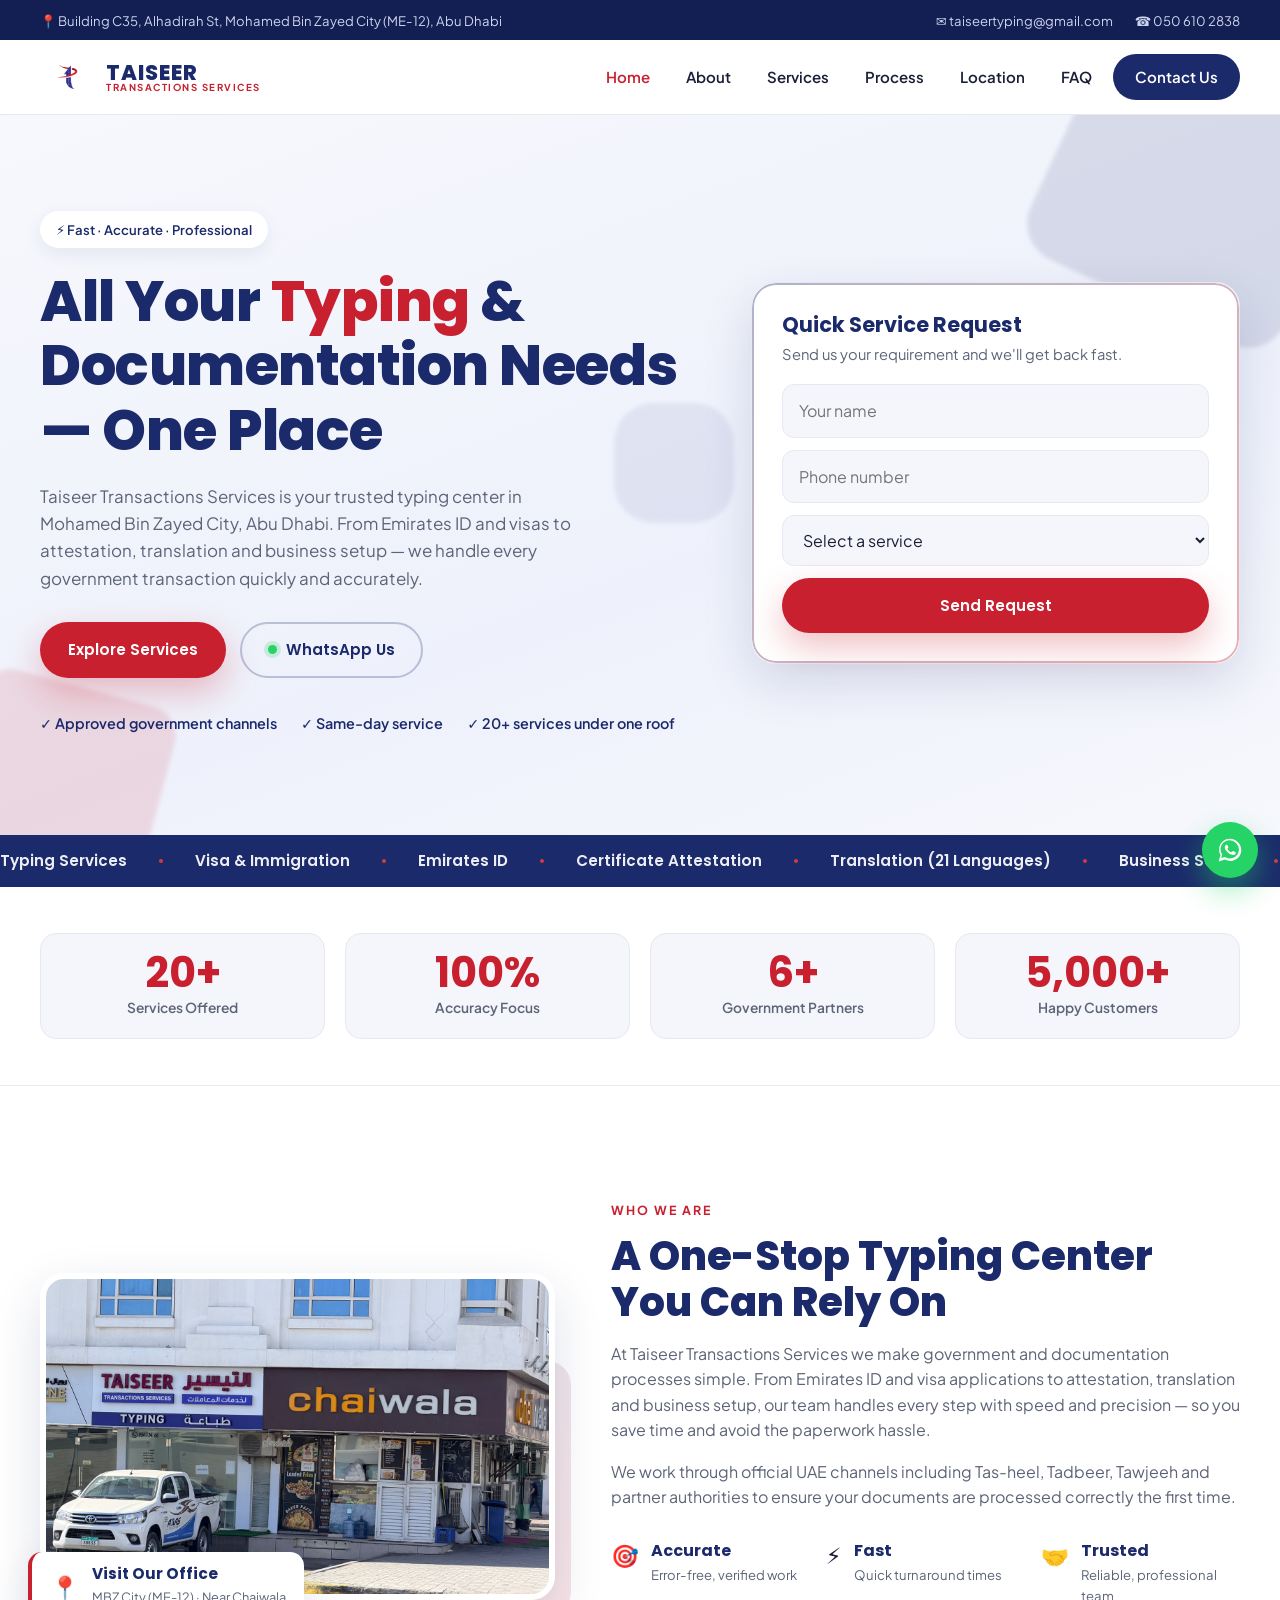
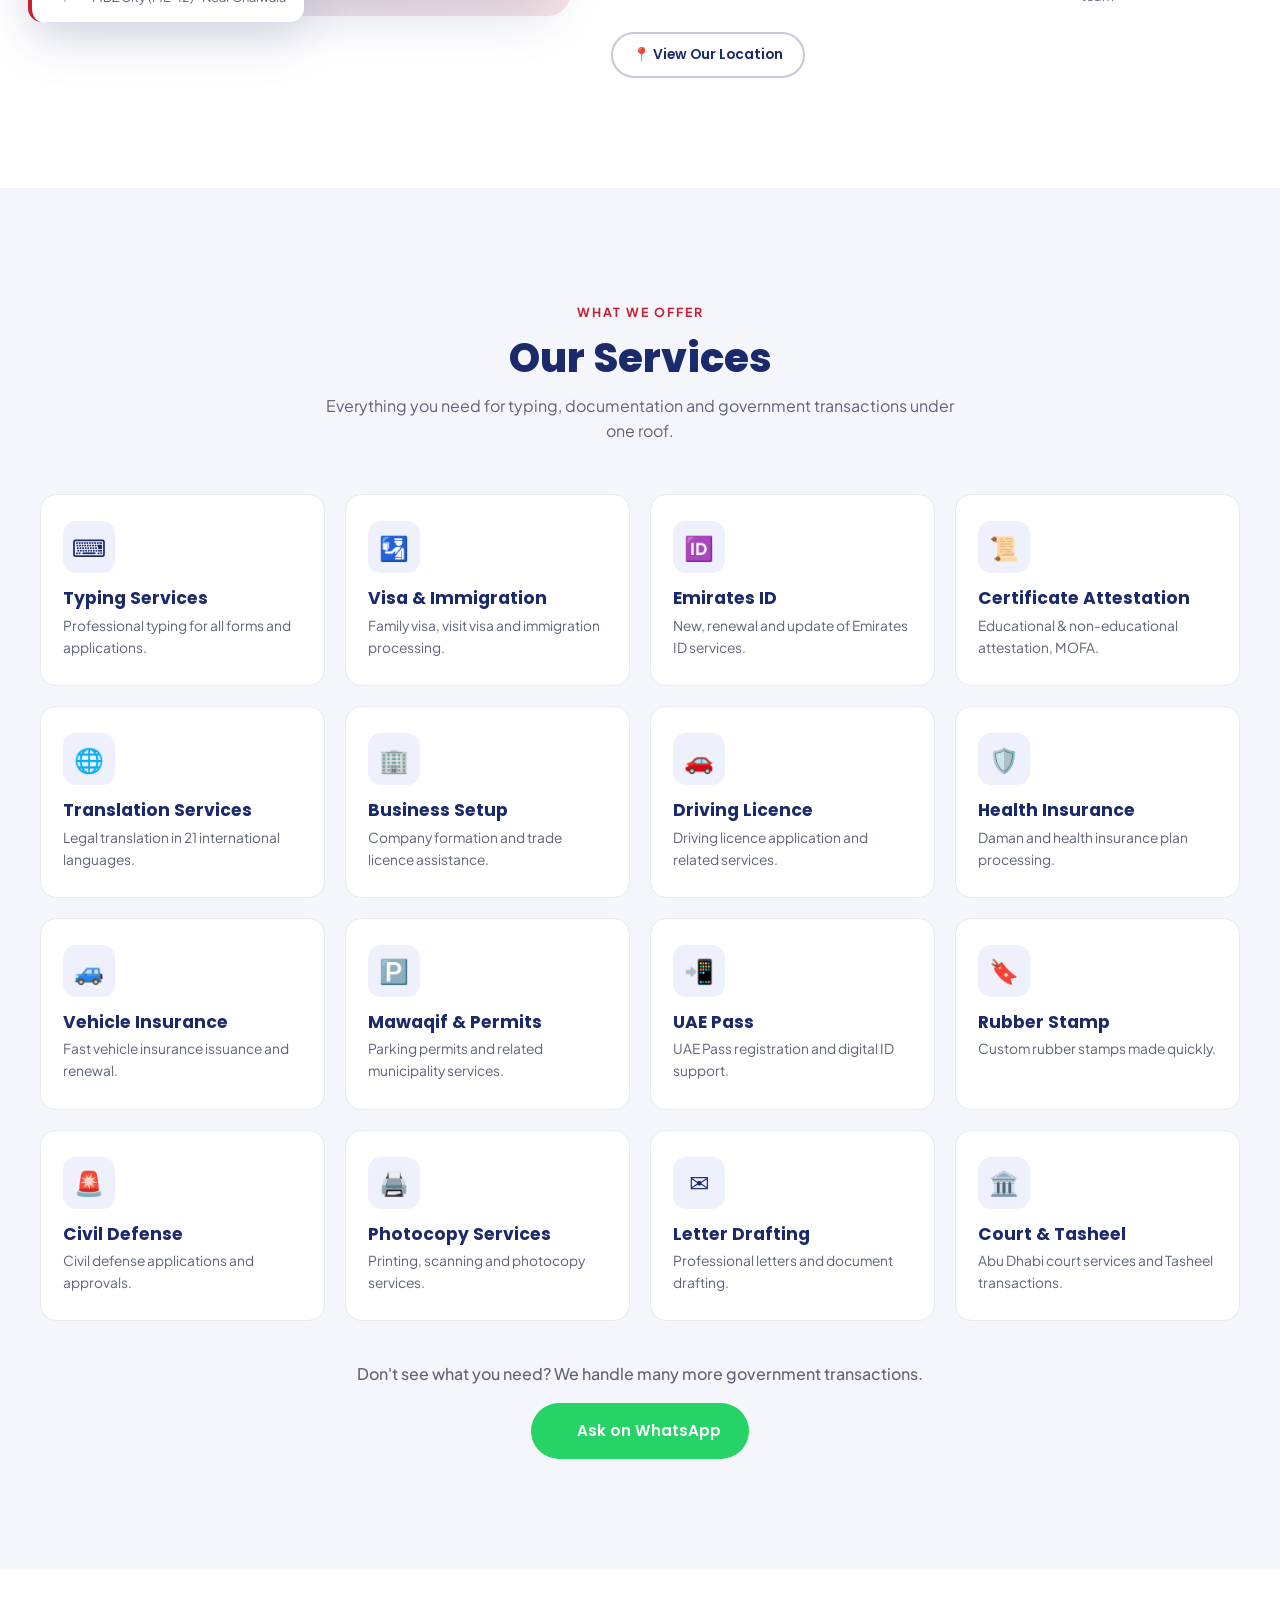
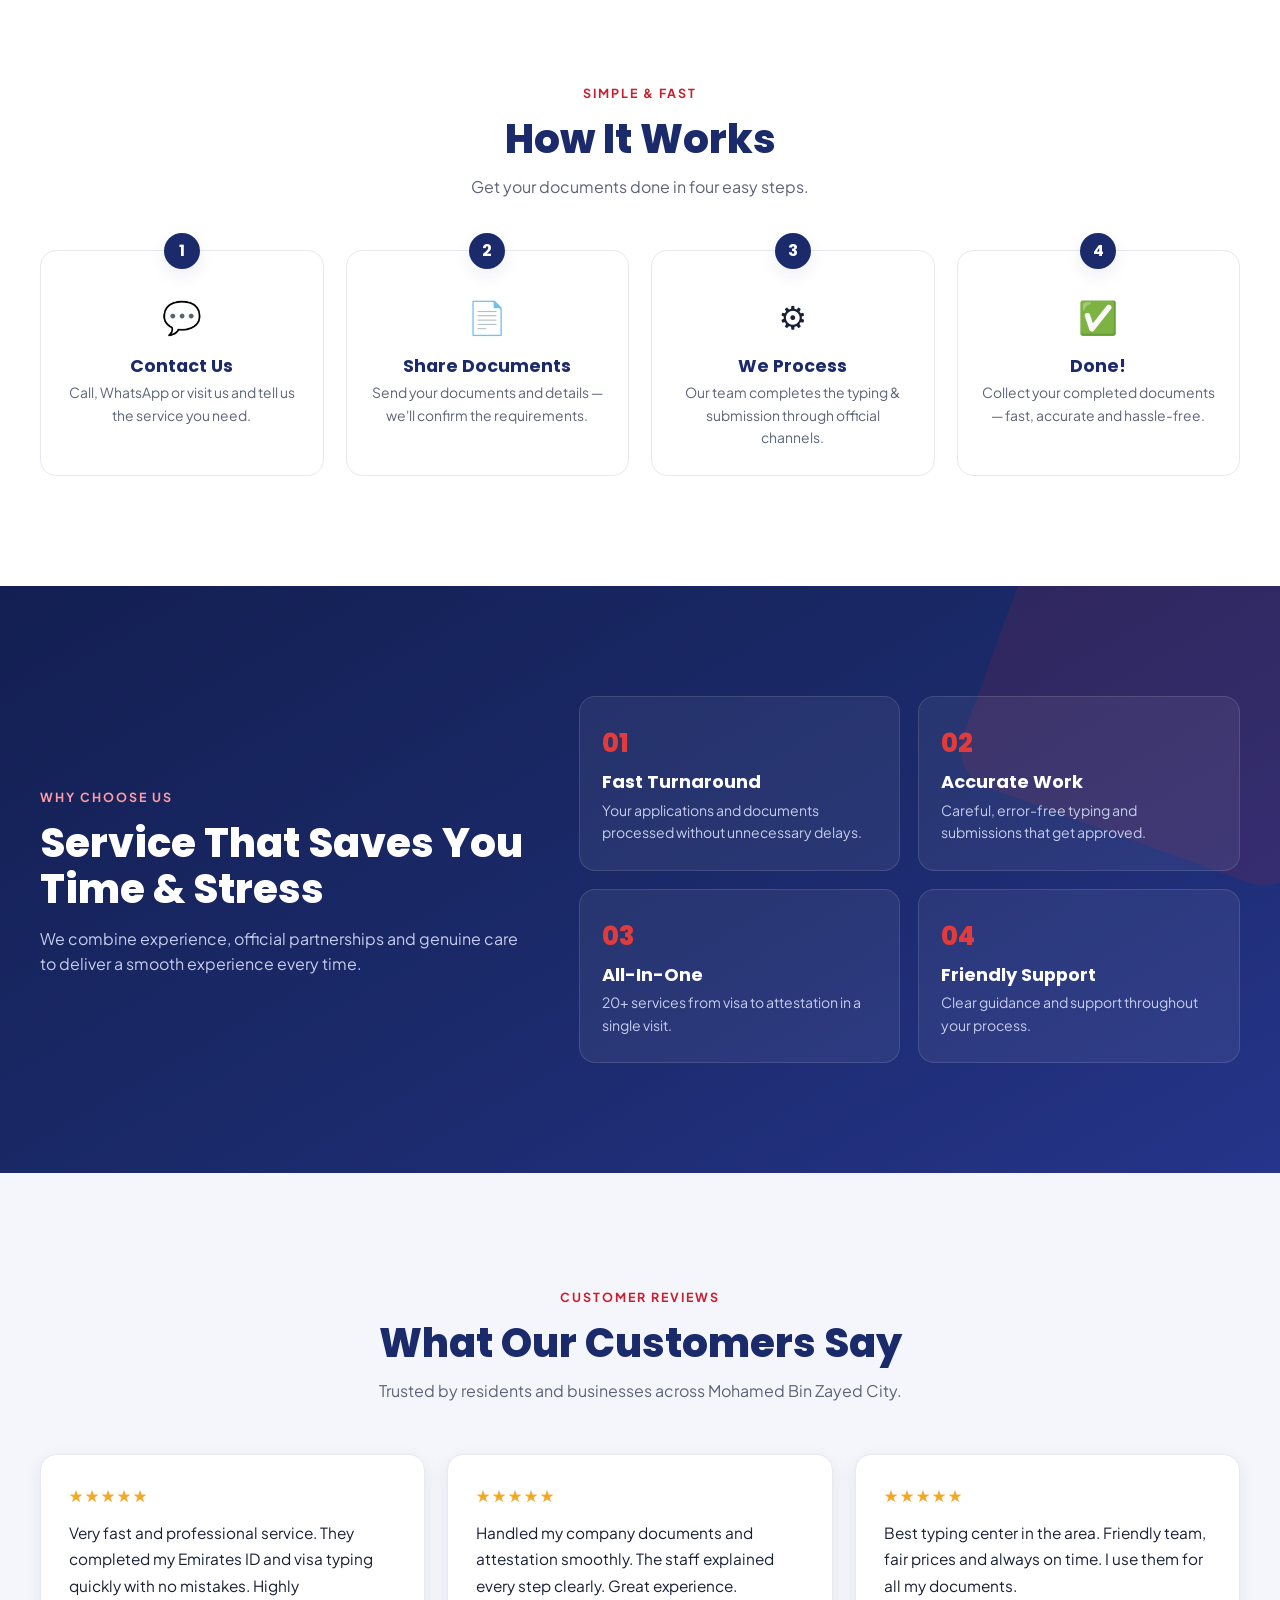
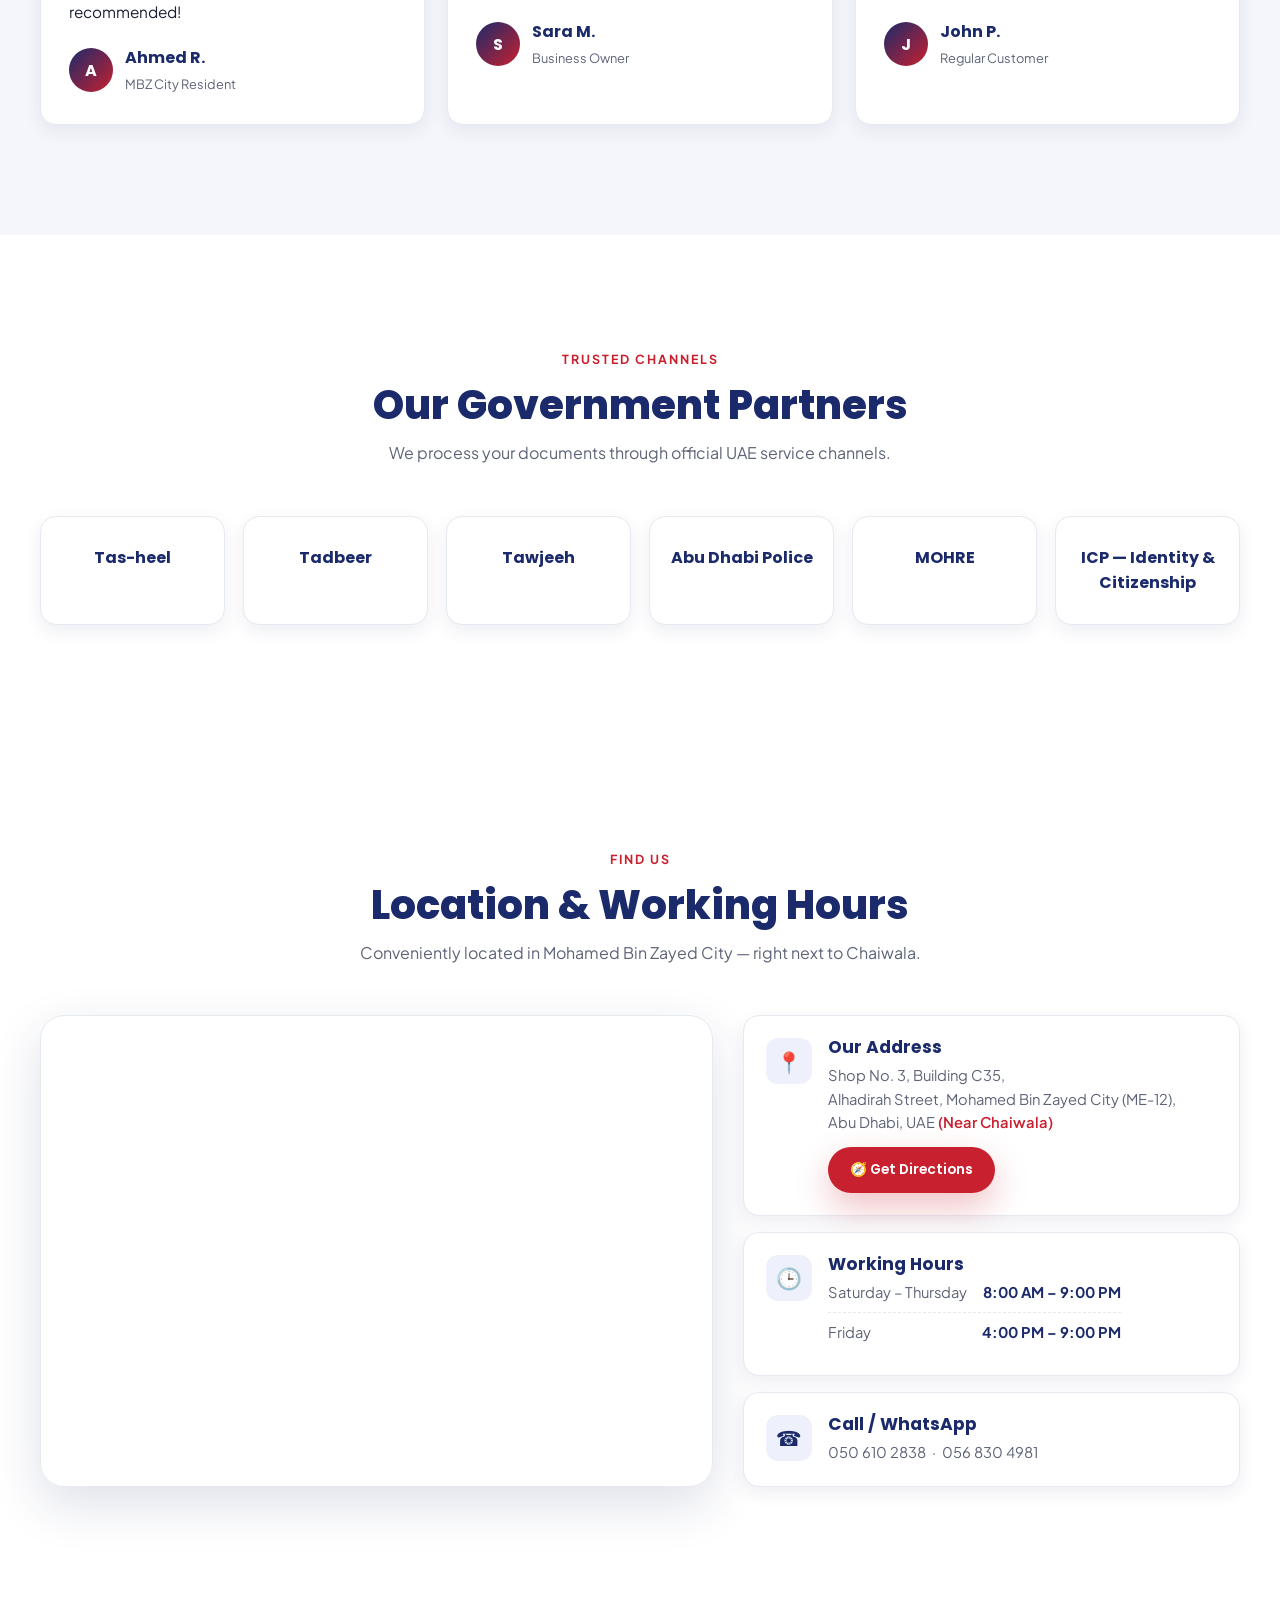
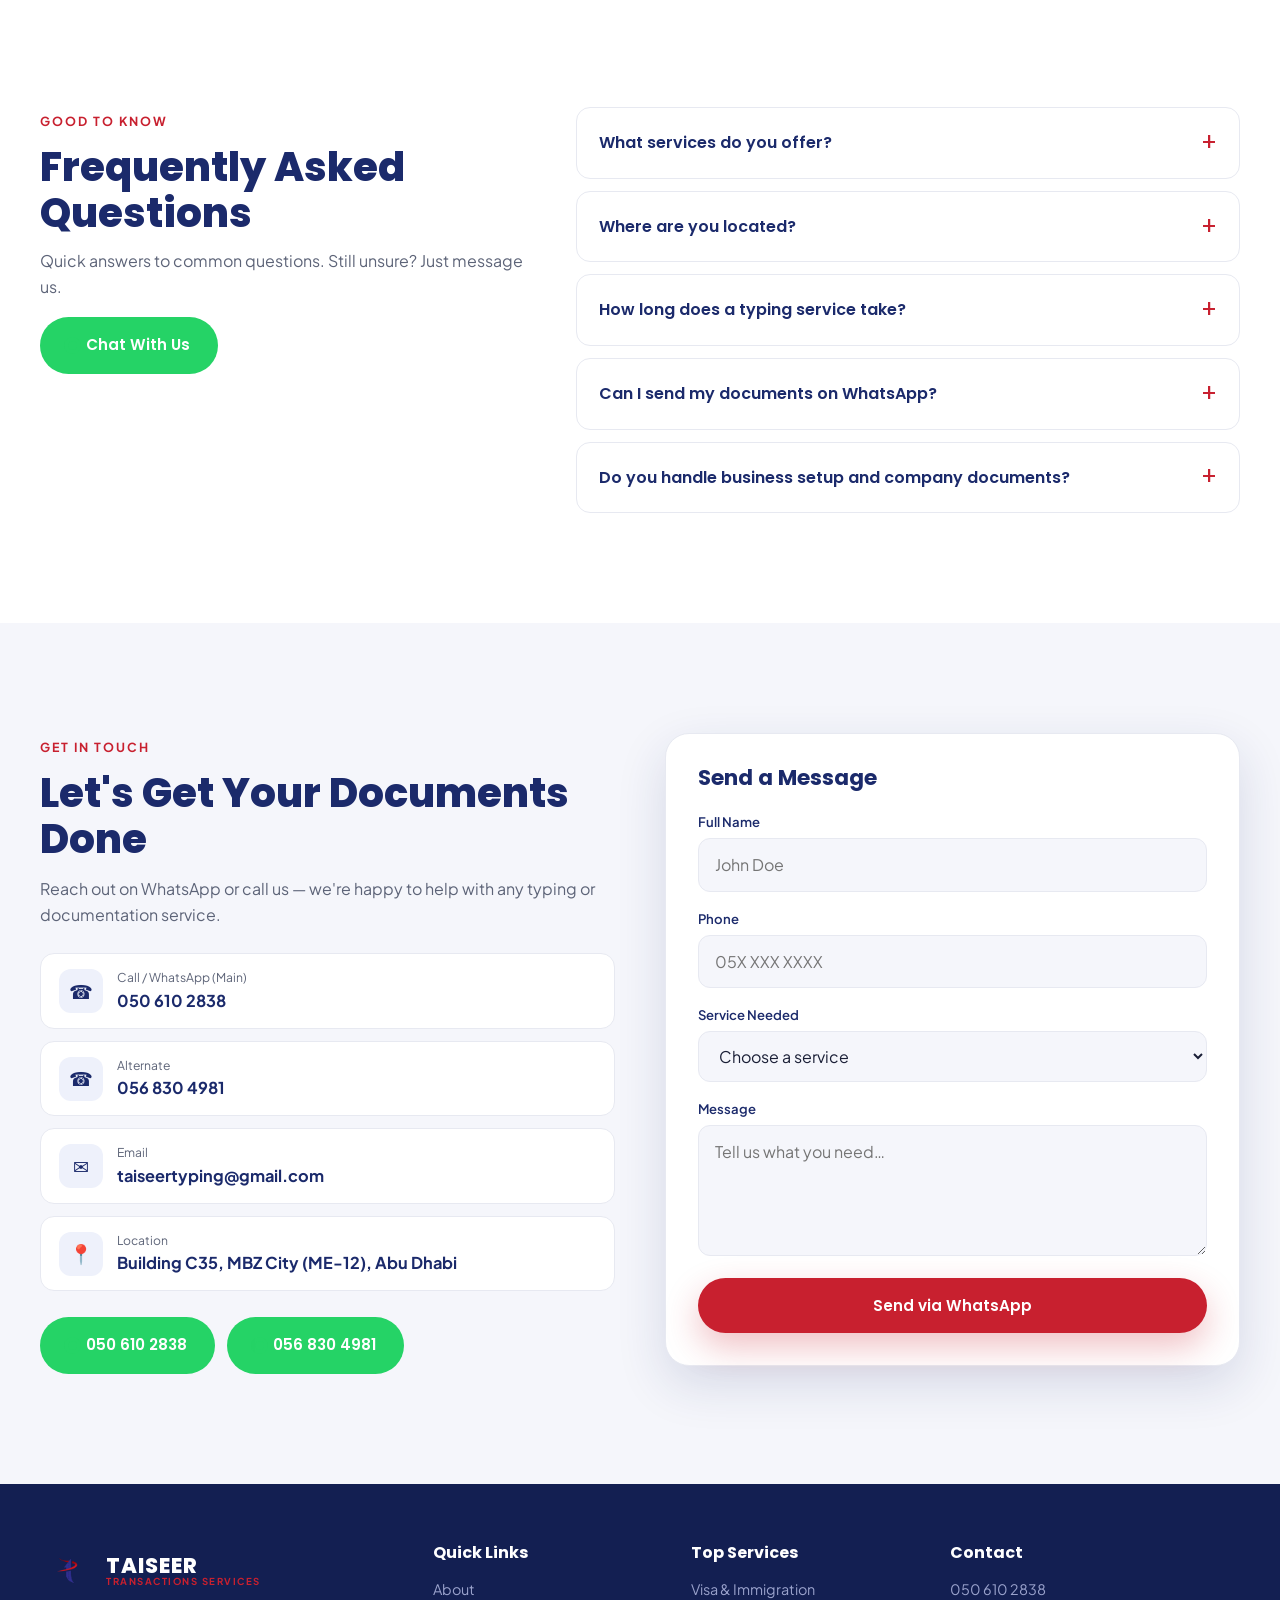
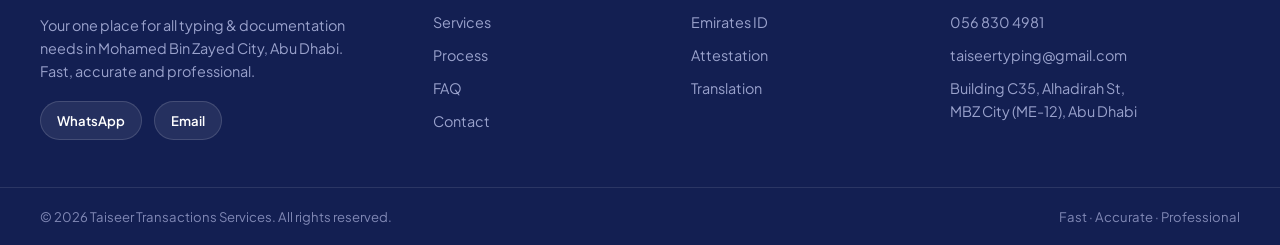
==== commit b7dccb26: "Add shop front image and update about section layout in index.html" ====
--- a/index.html
+++ b/index.html
@@ -180,16 +180,15 @@
     <div class="container about__inner">
       <div class="about__media reveal">
         <div class="about__shape"></div>
-        <div class="about__panel">
-          <h4>Taiseer Transactions Services</h4>
-          <p>Documentation &amp; Government Services</p>
-          <ul class="about__list">
-            <li>✓ Experienced &amp; certified staff</li>
-            <li>✓ Approved government channels</li>
-            <li>✓ Transparent, on-time service</li>
-            <li>✓ Located in the heart of MBZ City</li>
-          </ul>
-          <a href="#location" class="about__panel-link">📍 View our location →</a>
+        <div class="about__photo">
+          <img src="assets/shop.png" alt="Taiseer Transactions Services shop front in Mohamed Bin Zayed City, next to Chaiwala" loading="lazy" />
+        </div>
+        <div class="about__badge">
+          <span class="about__badge-ico">📍</span>
+          <div>
+            <strong>Visit Our Office</strong>
+            <small>MBZ City (ME-12) · Near Chaiwala</small>
+          </div>
         </div>
       </div>
       <div class="about__content reveal">
@@ -209,6 +208,7 @@
           <div class="feature"><span class="feature__icon">⚡</span><div><strong>Fast</strong><p>Quick turnaround times</p></div></div>
           <div class="feature"><span class="feature__icon">🤝</span><div><strong>Trusted</strong><p>Reliable, professional team</p></div></div>
         </div>
+        <a href="#location" class="btn btn--ghost btn--sm about__loc">📍 View Our Location</a>
       </div>
     </div>
   </section>
--- a/css/styles.css
+++ b/css/styles.css
@@ -149,12 +149,14 @@
 /* ===== About ===== */
 .about__inner { display: grid; grid-template-columns: .9fr 1.1fr; gap: 56px; align-items: center; }
 .about__media { position: relative; }
-.about__shape { position: absolute; inset: -18px -18px auto auto; width: 80%; height: 90%; background: linear-gradient(135deg, var(--navy), var(--navy-700)); border-radius: var(--radius-lg); z-index: 0; opacity: .9; }
-.about__panel { position: relative; z-index: 1; background: #fff; border-radius: var(--radius-lg); padding: 34px; box-shadow: var(--shadow); border-top: 5px solid var(--red); }
-.about__panel h4 { font-size: 1.5rem; }
-.about__panel > p { color: var(--muted); margin-bottom: 18px; }
-.about__list { display: grid; gap: 10px; }
-.about__list li { color: var(--ink); font-weight: 500; }
+.about__shape { position: absolute; inset: auto -16px -16px auto; width: 72%; height: 78%; background: linear-gradient(135deg, var(--navy), var(--red)); border-radius: var(--radius-lg); z-index: 0; opacity: .12; }
+.about__photo { position: relative; z-index: 1; border-radius: var(--radius-lg); overflow: hidden; box-shadow: var(--shadow); border: 6px solid #fff; }
+.about__photo img { width: 100%; aspect-ratio: 16 / 10; object-fit: cover; display: block; }
+.about__badge { position: absolute; z-index: 2; left: -12px; bottom: -22px; background: #fff; border-radius: 14px; padding: 13px 18px; box-shadow: var(--shadow); display: flex; align-items: center; gap: 12px; border-left: 4px solid var(--red); }
+.about__badge-ico { font-size: 1.5rem; }
+.about__badge strong { display: block; color: var(--navy); font-family: 'Poppins'; font-size: .96rem; line-height: 1.2; }
+.about__badge small { color: var(--muted); font-size: .8rem; }
+.about__loc { margin-top: 26px; }
 
 .eyebrow { display: inline-block; color: var(--red); font-weight: 700; letter-spacing: 2px; text-transform: uppercase; font-size: .78rem; margin-bottom: 12px; }
 .eyebrow--light { color: #ff9ba3; }
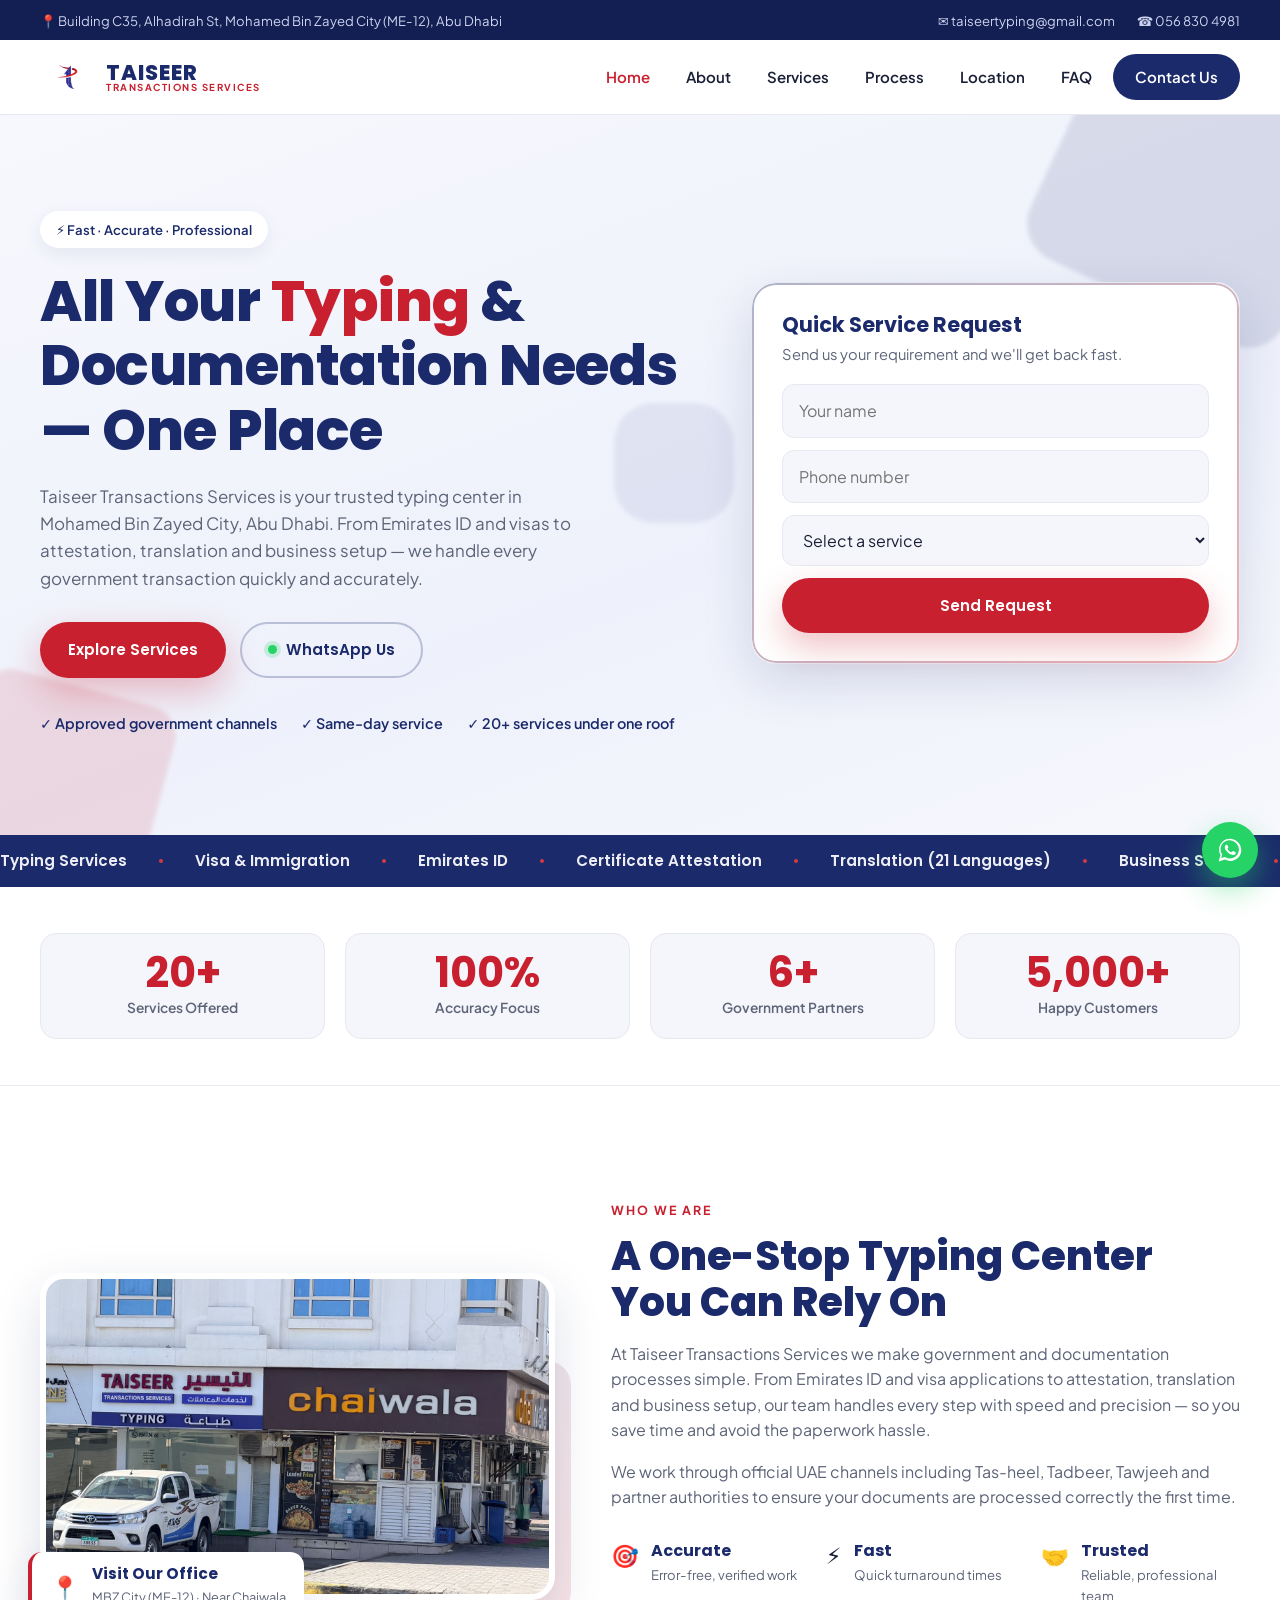
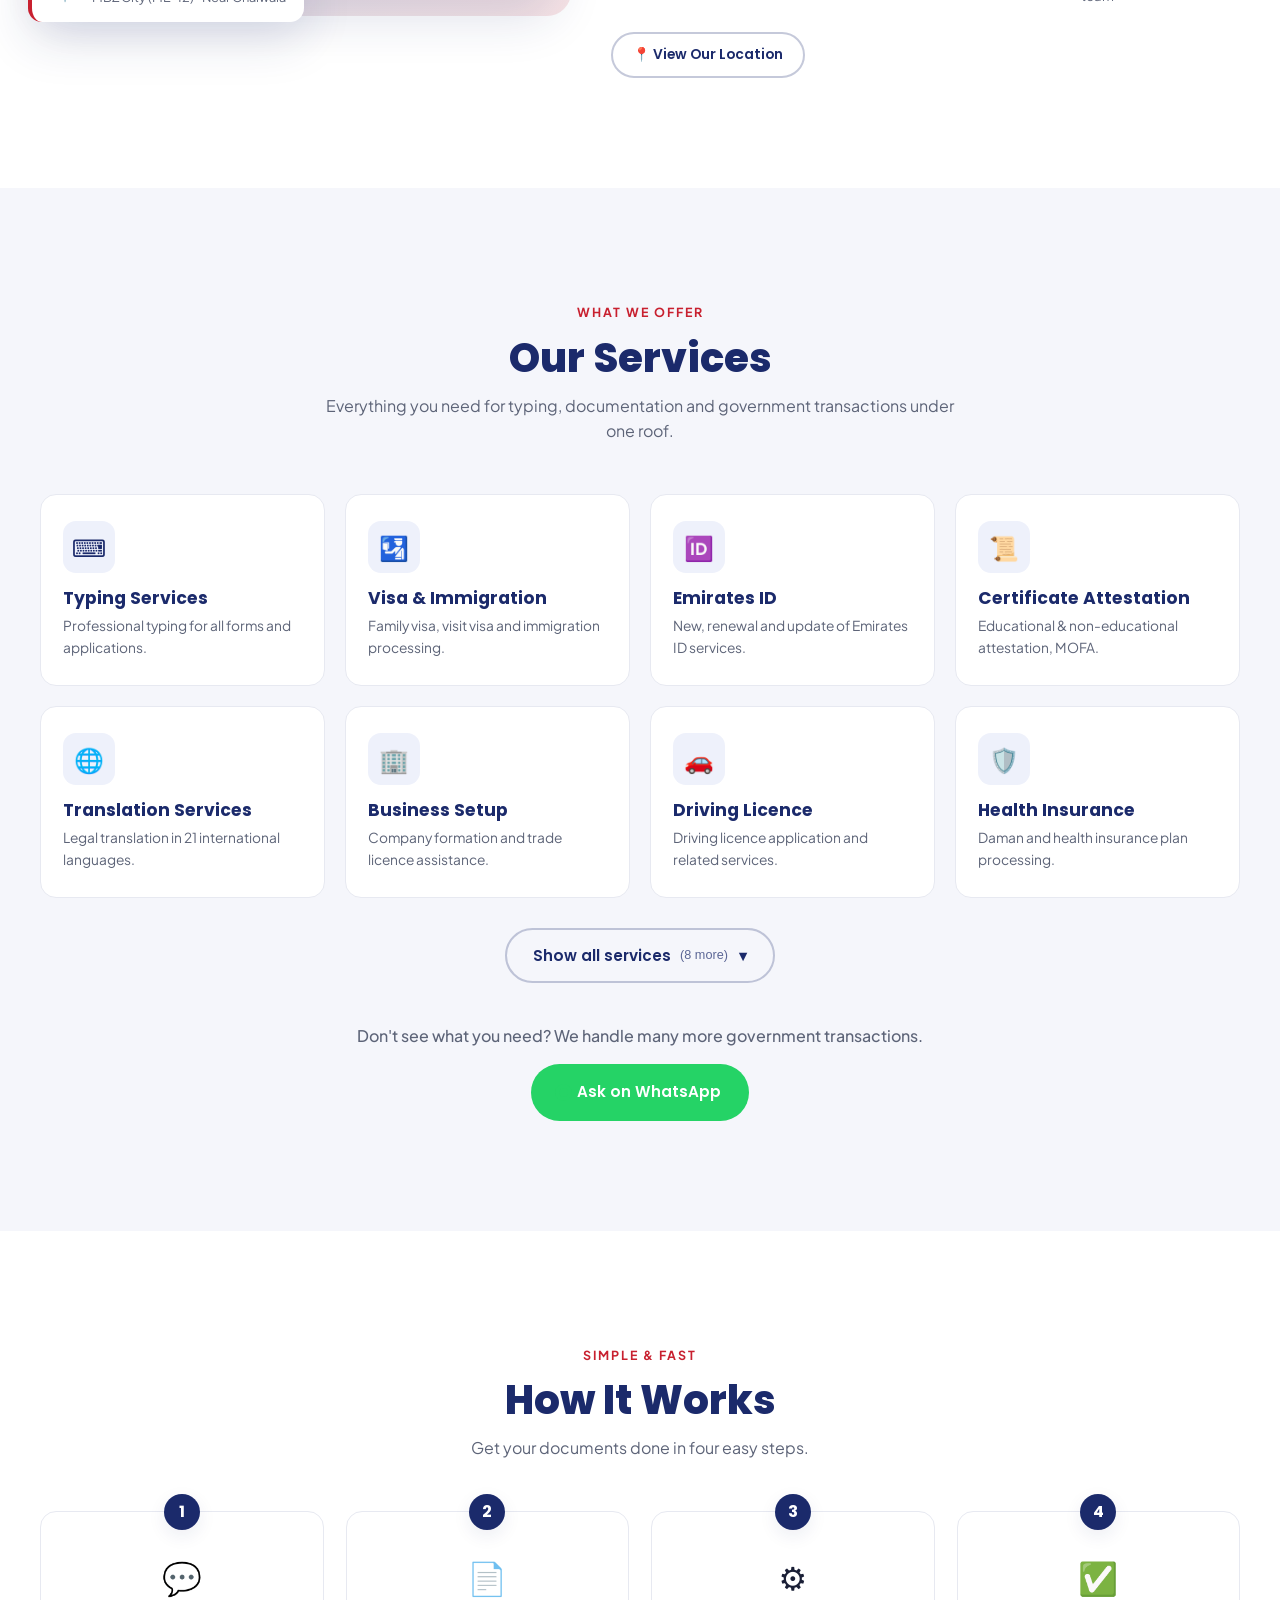
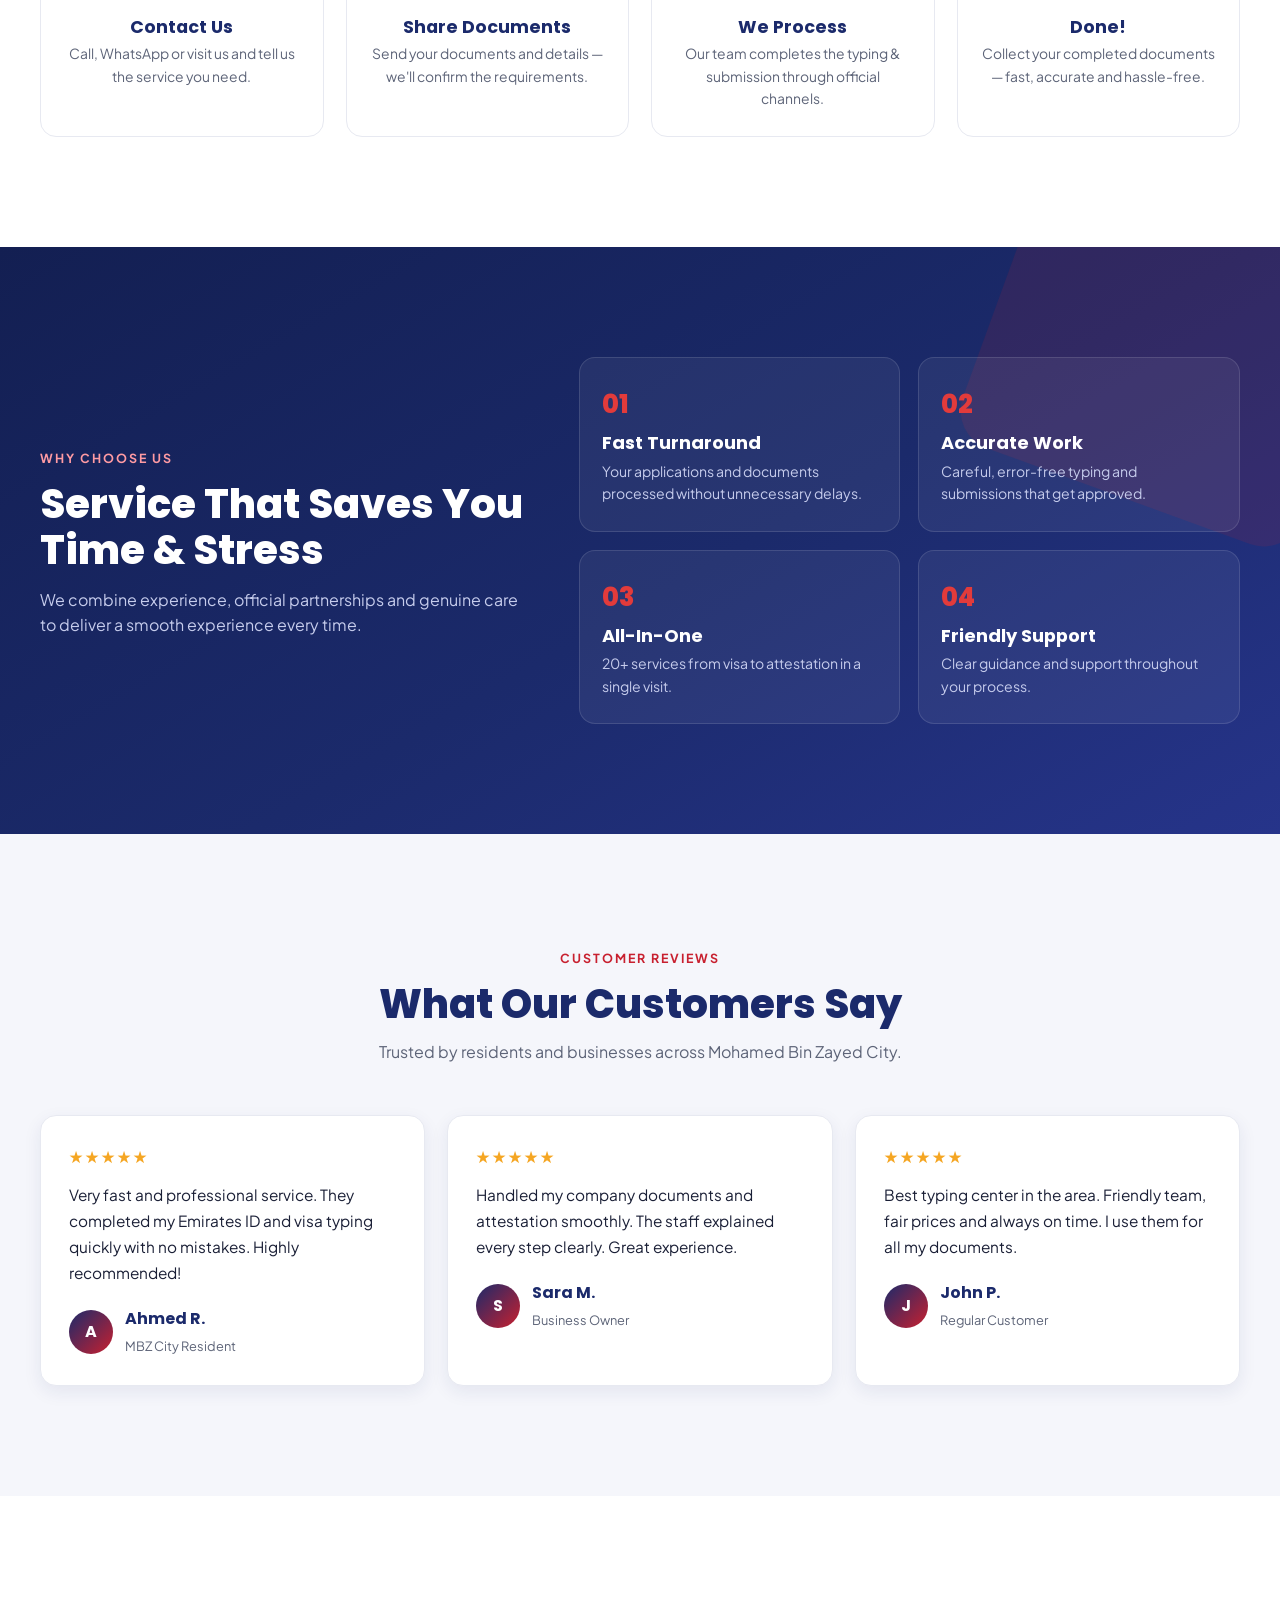
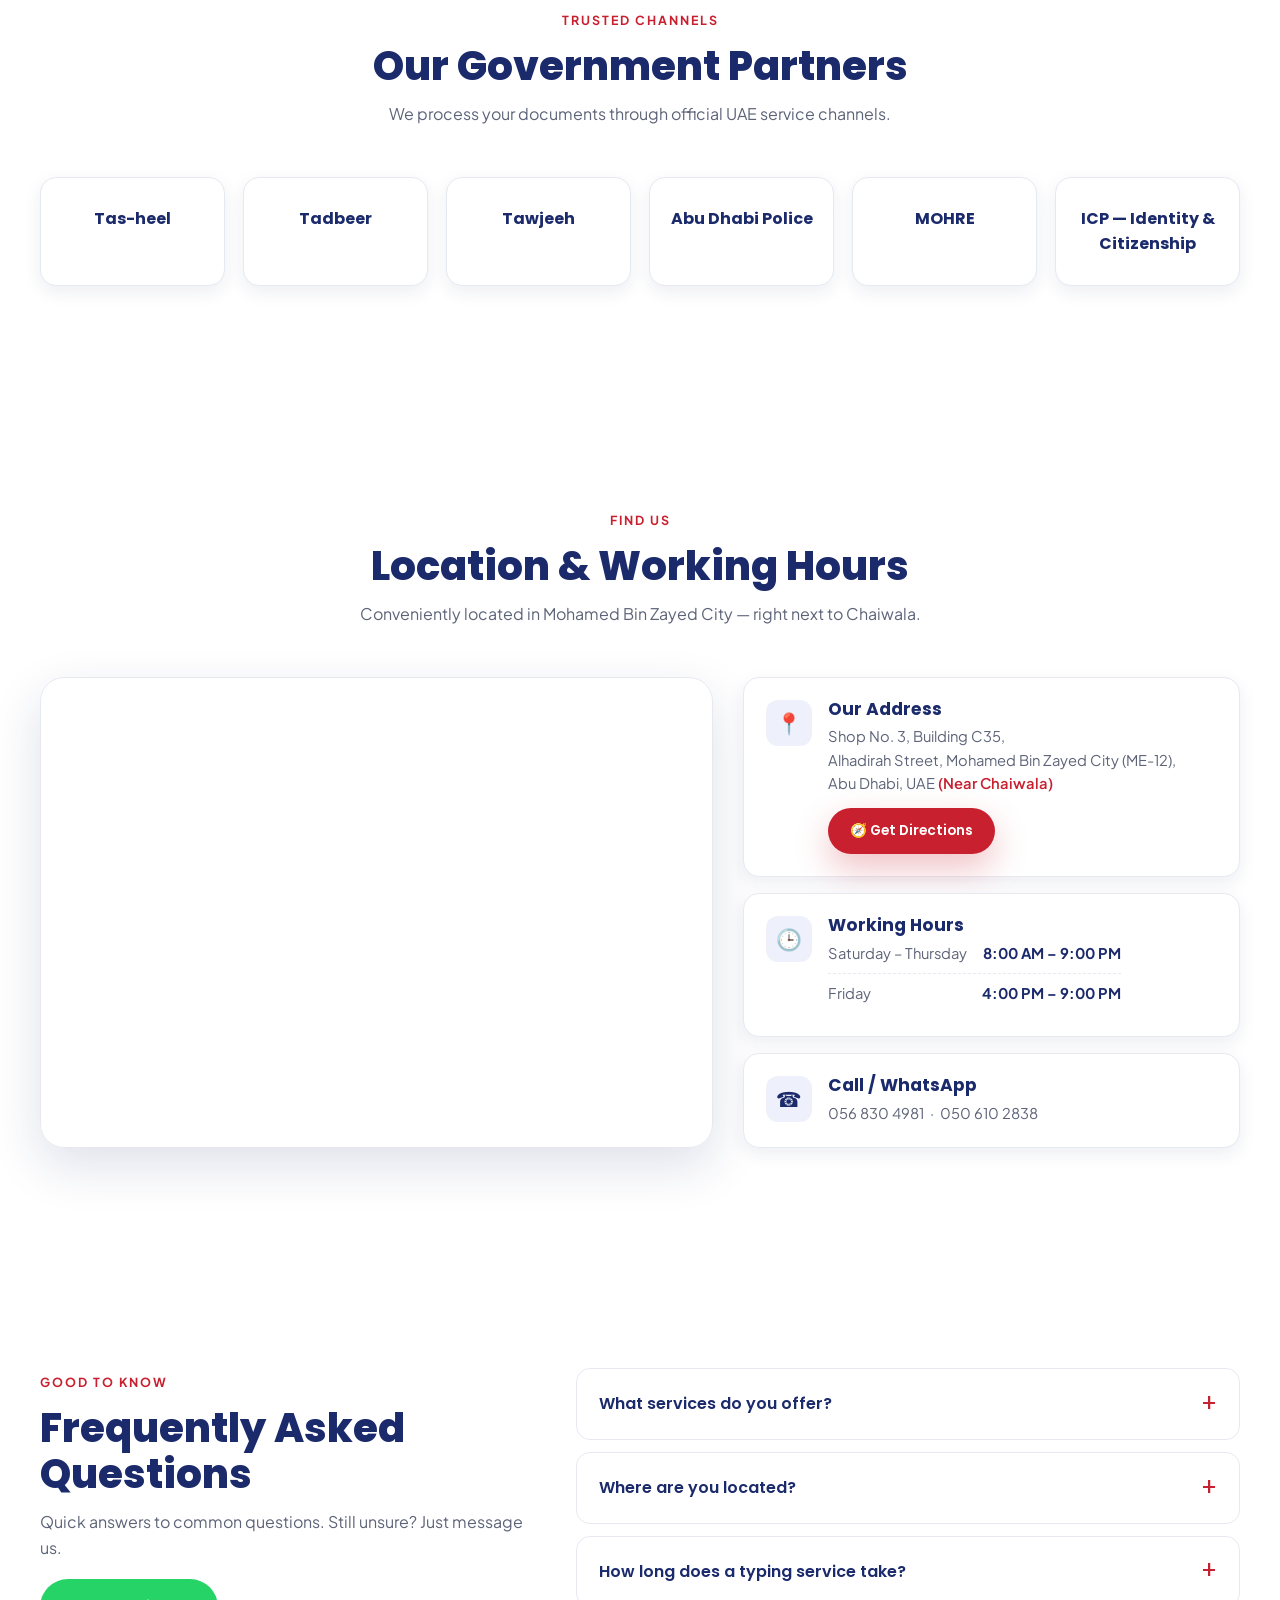
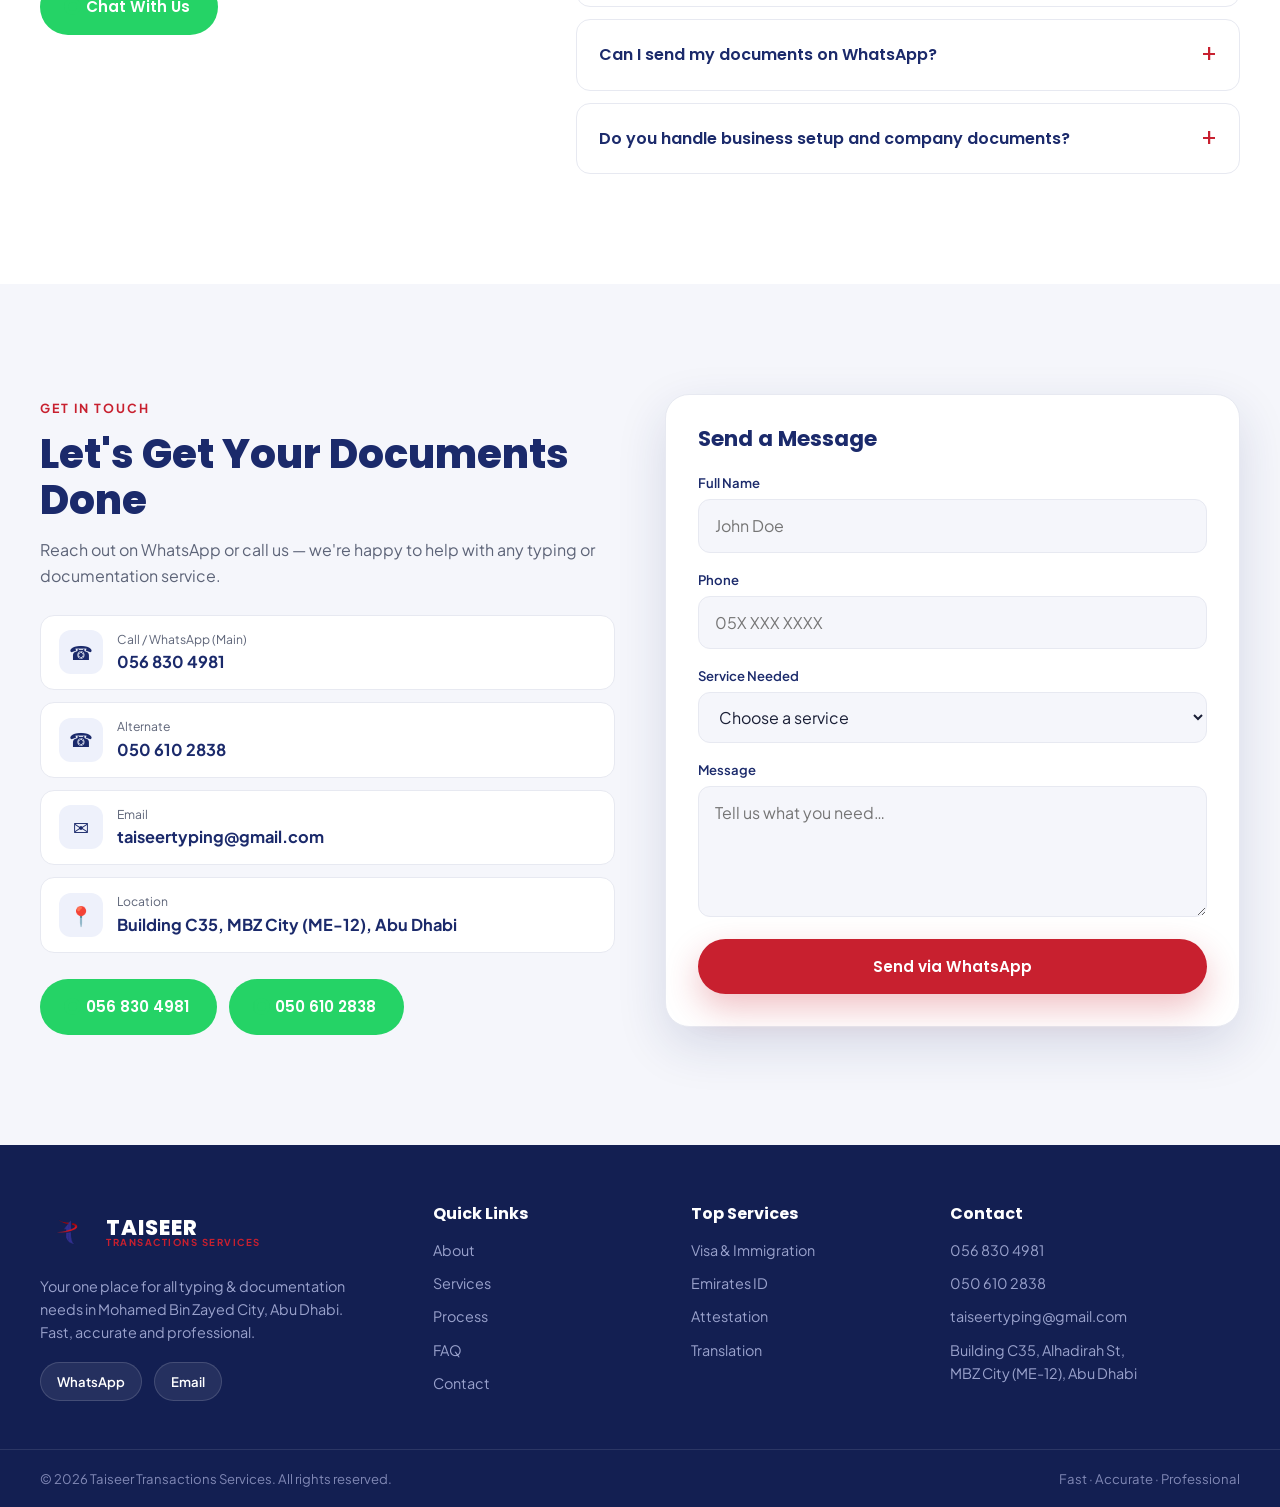
==== commit f8d204d8: "Update contact phone number across all pages to new number +971568304981" ====
--- a/index.html
+++ b/index.html
@@ -9,13 +9,52 @@
   <meta name="theme-color" content="#1b2a6b" />
   <link rel="canonical" href="https://taiseertyping.com/" />
 
-  <!-- Open Graph -->
+  <!-- Search engine directives (site fully open / indexable) -->
+  <meta name="robots" content="index, follow, max-image-preview:large, max-snippet:-1, max-video-preview:-1" />
+  <meta name="googlebot" content="index, follow" />
+  <meta name="author" content="Taiseer Transactions Services" />
+  <meta name="publisher" content="Taiseer Transactions Services" />
+  <meta name="rating" content="general" />
+  <meta name="language" content="English" />
+
+  <!-- Geo / Local SEO -->
+  <meta name="geo.region" content="AE-AZ" />
+  <meta name="geo.placename" content="Mohamed Bin Zayed City, Abu Dhabi" />
+  <meta name="geo.position" content="24.3499;54.5486" />
+  <meta name="ICBM" content="24.3499, 54.5486" />
+
+  <!-- Open Graph: Facebook, WhatsApp, LinkedIn, Instagram DM/Story link previews -->
   <meta property="og:type" content="business.business" />
+  <meta property="og:site_name" content="Taiseer Transactions Services" />
+  <meta property="og:url" content="https://taiseertyping.com/" />
   <meta property="og:title" content="Taiseer Transactions Services — Typing &amp; Documentation in Abu Dhabi" />
-  <meta property="og:description" content="Your one place for all typing &amp; documentation needs in Mohamed Bin Zayed City, Abu Dhabi. Fast, accurate and professional." />
+  <meta property="og:description" content="Your one place for all typing &amp; documentation needs in Mohamed Bin Zayed City, Abu Dhabi. Emirates ID, visa, attestation, translation &amp; business setup — fast, accurate and professional." />
   <meta property="og:locale" content="en_AE" />
+  <meta property="og:image" content="https://taiseertyping.com/assets/shop.png" />
+  <meta property="og:image:secure_url" content="https://taiseertyping.com/assets/shop.png" />
+  <meta property="og:image:type" content="image/png" />
+  <meta property="og:image:width" content="1600" />
+  <meta property="og:image:height" content="900" />
+  <meta property="og:image:alt" content="Taiseer Transactions Services — typing &amp; documentation center in Mohamed Bin Zayed City, Abu Dhabi" />
+
+  <!-- Twitter / X Card -->
+  <meta name="twitter:card" content="summary_large_image" />
+  <meta name="twitter:title" content="Taiseer Transactions Services — Typing &amp; Documentation in Abu Dhabi" />
+  <meta name="twitter:description" content="Your one place for all typing &amp; documentation needs in Mohamed Bin Zayed City, Abu Dhabi. Fast, accurate and professional." />
+  <meta name="twitter:image" content="https://taiseertyping.com/assets/shop.png" />
+  <meta name="twitter:image:alt" content="Taiseer Transactions Services — typing &amp; documentation center in Abu Dhabi" />
+
+  <!-- Business contact data (rich messaging previews) -->
+  <meta property="business:contact_data:street_address" content="Shop No. 3, Building C35, Alhadirah Street" />
+  <meta property="business:contact_data:locality" content="Mohamed Bin Zayed City, Abu Dhabi" />
+  <meta property="business:contact_data:region" content="Abu Dhabi" />
+  <meta property="business:contact_data:country_name" content="United Arab Emirates" />
+  <meta property="business:contact_data:phone_number" content="+971568304981" />
+  <meta property="business:contact_data:website" content="https://taiseertyping.com/" />
 
   <link rel="icon" type="image/png" href="assets/logo.png" />
+  <link rel="apple-touch-icon" href="assets/logo.png" />
+  <link rel="manifest" href="site.webmanifest" />
   <link rel="preconnect" href="https://fonts.googleapis.com" />
   <link rel="preconnect" href="https://fonts.gstatic.com" crossorigin />
   <link href="https://fonts.googleapis.com/css2?family=Plus+Jakarta+Sans:wght@400;500;600;700;800&family=Poppins:wght@500;600;700;800&display=swap" rel="stylesheet" />
@@ -26,19 +65,29 @@
   {
     "@context": "https://schema.org",
     "@type": "LocalBusiness",
+    "@id": "https://taiseertyping.com/#business",
     "name": "Taiseer Transactions Services",
     "alternateName": "Taiseer Typing",
     "description": "Typing and documentation center offering Emirates ID, visa & immigration, attestation, translation, business setup and government transactions in Abu Dhabi.",
-    "image": "assets/logo.png",
-    "telephone": "+971506102838",
+    "image": "https://taiseertyping.com/assets/shop.png",
+    "logo": "https://taiseertyping.com/assets/logo.png",
+    "telephone": "+971568304981",
     "email": "taiseertyping@gmail.com",
     "url": "https://taiseertyping.com/",
+    "hasMap": "https://www.google.com/maps/search/?api=1&query=Taiseer+Transactions+Services+Mohamed+Bin+Zayed+City+Abu+Dhabi",
+    "currenciesAccepted": "AED",
+    "paymentAccepted": "Cash, Card",
     "address": {
       "@type": "PostalAddress",
       "streetAddress": "Shop No. 3, Building C35, Alhadirah Street",
       "addressLocality": "Mohamed Bin Zayed City (ME-12)",
       "addressRegion": "Abu Dhabi",
       "addressCountry": "AE"
+    },
+    "geo": {
+      "@type": "GeoCoordinates",
+      "latitude": 24.3499,
+      "longitude": 54.5486
     },
     "areaServed": "Abu Dhabi, United Arab Emirates",
     "openingHoursSpecification": [
@@ -59,7 +108,7 @@
       <span class="topbar__item">📍 Building C35, Alhadirah St, Mohamed Bin Zayed City (ME-12), Abu Dhabi</span>
       <div class="topbar__right">
         <a href="mailto:taiseertyping@gmail.com" class="topbar__item">✉ taiseertyping@gmail.com</a>
-        <a href="tel:+971506102838" class="topbar__item">☎ 050 610 2838</a>
+        <a href="tel:+971568304981" class="topbar__item">☎ 056 830 4981</a>
       </div>
     </div>
   </div>
@@ -109,7 +158,7 @@
         </p>
         <div class="hero__actions">
           <a href="#services" class="btn btn--primary">Explore Services</a>
-          <a href="https://wa.me/971506102838" target="_blank" rel="noopener" class="btn btn--ghost">
+          <a href="https://wa.me/971568304981" target="_blank" rel="noopener" class="btn btn--ghost">
             <span class="wa-dot"></span> WhatsApp Us
           </a>
         </div>
@@ -228,7 +277,7 @@
 
       <div class="services__cta reveal">
         <p>Don't see what you need? We handle many more government transactions.</p>
-        <a href="https://wa.me/971506102838" target="_blank" rel="noopener" class="btn btn--wa"><span class="wa-dot"></span> Ask on WhatsApp</a>
+        <a href="https://wa.me/971568304981" target="_blank" rel="noopener" class="btn btn--wa"><span class="wa-dot"></span> Ask on WhatsApp</a>
       </div>
     </div>
   </section>
@@ -372,7 +421,7 @@
             <span class="locard__ico">☎</span>
             <div>
               <h4>Call / WhatsApp</h4>
-              <p><a href="tel:+971506102838">050 610 2838</a> &nbsp;·&nbsp; <a href="tel:+971568304981">056 830 4981</a></p>
+              <p><a href="tel:+971568304981">056 830 4981</a> &nbsp;·&nbsp; <a href="tel:+971506102838">050 610 2838</a></p>
             </div>
           </div>
         </div>
@@ -387,7 +436,7 @@
         <span class="eyebrow">Good To Know</span>
         <h2 class="section__title">Frequently Asked Questions</h2>
         <p class="section__sub">Quick answers to common questions. Still unsure? Just message us.</p>
-        <a href="https://wa.me/971506102838" target="_blank" rel="noopener" class="btn btn--wa"><span class="wa-dot"></span> Chat With Us</a>
+        <a href="https://wa.me/971568304981" target="_blank" rel="noopener" class="btn btn--wa"><span class="wa-dot"></span> Chat With Us</a>
       </div>
       <div class="faq__list reveal">
         <details class="faq__item">
@@ -404,7 +453,7 @@
         </details>
         <details class="faq__item">
           <summary>Can I send my documents on WhatsApp?</summary>
-          <p>Yes! Message us on <a href="https://wa.me/971506102838" target="_blank" rel="noopener">050 610 2838</a> with your documents and requirement, and we'll guide you through the process.</p>
+          <p>Yes! Message us on <a href="https://wa.me/971568304981" target="_blank" rel="noopener">056 830 4981</a> with your documents and requirement, and we'll guide you through the process.</p>
         </details>
         <details class="faq__item">
           <summary>Do you handle business setup and company documents?</summary>
@@ -423,13 +472,13 @@
         <p>Reach out on WhatsApp or call us — we're happy to help with any typing or documentation service.</p>
 
         <div class="contact__methods">
+          <a href="tel:+971568304981" class="contact__row">
+            <span class="contact__ico">☎</span>
+            <div><small>Call / WhatsApp (Main)</small><strong>056 830 4981</strong></div>
+          </a>
           <a href="tel:+971506102838" class="contact__row">
             <span class="contact__ico">☎</span>
-            <div><small>Call / WhatsApp (Main)</small><strong>050 610 2838</strong></div>
-          </a>
-          <a href="tel:+971568304981" class="contact__row">
-            <span class="contact__ico">☎</span>
-            <div><small>Alternate</small><strong>056 830 4981</strong></div>
+            <div><small>Alternate</small><strong>050 610 2838</strong></div>
           </a>
           <a href="mailto:taiseertyping@gmail.com" class="contact__row">
             <span class="contact__ico">✉</span>
@@ -442,8 +491,8 @@
         </div>
 
         <div class="contact__wa">
+          <a href="https://wa.me/971568304981" target="_blank" rel="noopener" class="btn btn--wa"><span class="wa-dot"></span> 056 830 4981</a>
           <a href="https://wa.me/971506102838" target="_blank" rel="noopener" class="btn btn--wa"><span class="wa-dot"></span> 050 610 2838</a>
-          <a href="https://wa.me/971568304981" target="_blank" rel="noopener" class="btn btn--wa"><span class="wa-dot"></span> 056 830 4981</a>
         </div>
       </div>
 
@@ -479,7 +528,7 @@
         </a>
         <p>Your one place for all typing &amp; documentation needs in Mohamed Bin Zayed City, Abu Dhabi. Fast, accurate and professional.</p>
         <div class="footer__social">
-          <a href="https://wa.me/971506102838" target="_blank" rel="noopener" aria-label="WhatsApp">WhatsApp</a>
+          <a href="https://wa.me/971568304981" target="_blank" rel="noopener" aria-label="WhatsApp">WhatsApp</a>
           <a href="mailto:taiseertyping@gmail.com" aria-label="Email">Email</a>
         </div>
       </div>
@@ -500,8 +549,8 @@
       </div>
       <div class="footer__col">
         <h5>Contact</h5>
+        <a href="tel:+971568304981">056 830 4981</a>
         <a href="tel:+971506102838">050 610 2838</a>
-        <a href="tel:+971568304981">056 830 4981</a>
         <a href="mailto:taiseertyping@gmail.com">taiseertyping@gmail.com</a>
         <span>Building C35, Alhadirah St,<br />MBZ City (ME-12), Abu Dhabi</span>
       </div>
@@ -515,7 +564,7 @@
   </footer>
 
   <!-- Floating WhatsApp -->
-  <a href="https://wa.me/971506102838" target="_blank" rel="noopener" class="fab" aria-label="Chat on WhatsApp">
+  <a href="https://wa.me/971568304981" target="_blank" rel="noopener" class="fab" aria-label="Chat on WhatsApp">
     <svg viewBox="0 0 32 32" width="28" height="28" fill="currentColor"><path d="M16 3C9 3 3.5 8.5 3.5 15.5c0 2.3.6 4.4 1.7 6.3L3 29l7.4-2.1c1.8 1 3.9 1.6 6 1.6 7 0 12.5-5.5 12.5-12.5S23 3 16 3zm0 22.7c-1.9 0-3.7-.5-5.3-1.5l-.4-.2-4.4 1.2 1.2-4.3-.3-.4a10 10 0 0 1-1.6-5.5c0-5.6 4.6-10.2 10.2-10.2S26.2 9.9 26.2 15.5 21.6 25.7 16 25.7zm5.7-7.6c-.3-.2-1.8-.9-2.1-1-.3-.1-.5-.2-.7.2-.2.3-.8 1-.9 1.2-.2.2-.3.2-.6.1-1.8-.9-3-1.6-4.2-3.6-.3-.5.3-.5.9-1.6.1-.2 0-.4 0-.5l-1-2.3c-.2-.6-.5-.5-.7-.5h-.6c-.2 0-.5.1-.8.4-.3.3-1 1-1 2.5s1.1 2.9 1.2 3.1c.2.2 2.2 3.4 5.3 4.8 2 .8 2.7.9 3.7.8.6-.1 1.8-.8 2.1-1.5.3-.7.3-1.4.2-1.5-.1-.2-.3-.2-.6-.4z"/></svg>
   </a>
 
--- a/css/styles.css
+++ b/css/styles.css
@@ -186,6 +186,14 @@
 .scard h4 { font-size: 1.08rem; margin-bottom: 6px; }
 .scard p { font-size: .86rem; color: var(--muted); }
 
+/* Show-all-services toggle */
+.scard--extra { display: none; }
+.services__grid--expanded .scard--extra { display: block; animation: scardIn .45s var(--ease) both; }
+@keyframes scardIn { from { opacity: 0; transform: translateY(16px); } to { opacity: 1; transform: none; } }
+.services__more { text-align: center; margin-top: 30px; }
+.services__more-btn small { font-weight: 500; opacity: .7; }
+.services__more-ico { display: inline-block; margin-left: 2px; }
+
 /* ===== Why ===== */
 .why { background: linear-gradient(150deg, var(--navy-deep), var(--navy) 55%, var(--navy-700)); color: #fff; position: relative; overflow: hidden; }
 .why::before { content: ""; position: absolute; width: 360px; height: 360px; background: var(--red); border-radius: 40px; opacity: .12; top: -100px; right: -80px; transform: rotate(20deg); }
@@ -335,7 +343,8 @@
 }
 @media (max-width: 860px) {
   .nav {
-    position: fixed; inset: 0 0 0 auto; width: min(80%, 320px); flex-direction: column; align-items: stretch;
+    position: fixed; top: 0; right: 0; bottom: auto; height: 100vh; height: 100dvh;
+    width: min(80%, 320px); flex-direction: column; align-items: stretch; overflow-y: auto;
     background: #fff; padding: 90px 24px 30px; gap: 6px; transform: translateX(100%); transition: transform .35s var(--ease);
     box-shadow: -20px 0 60px rgba(0,0,0,.15); z-index: 99;
   }
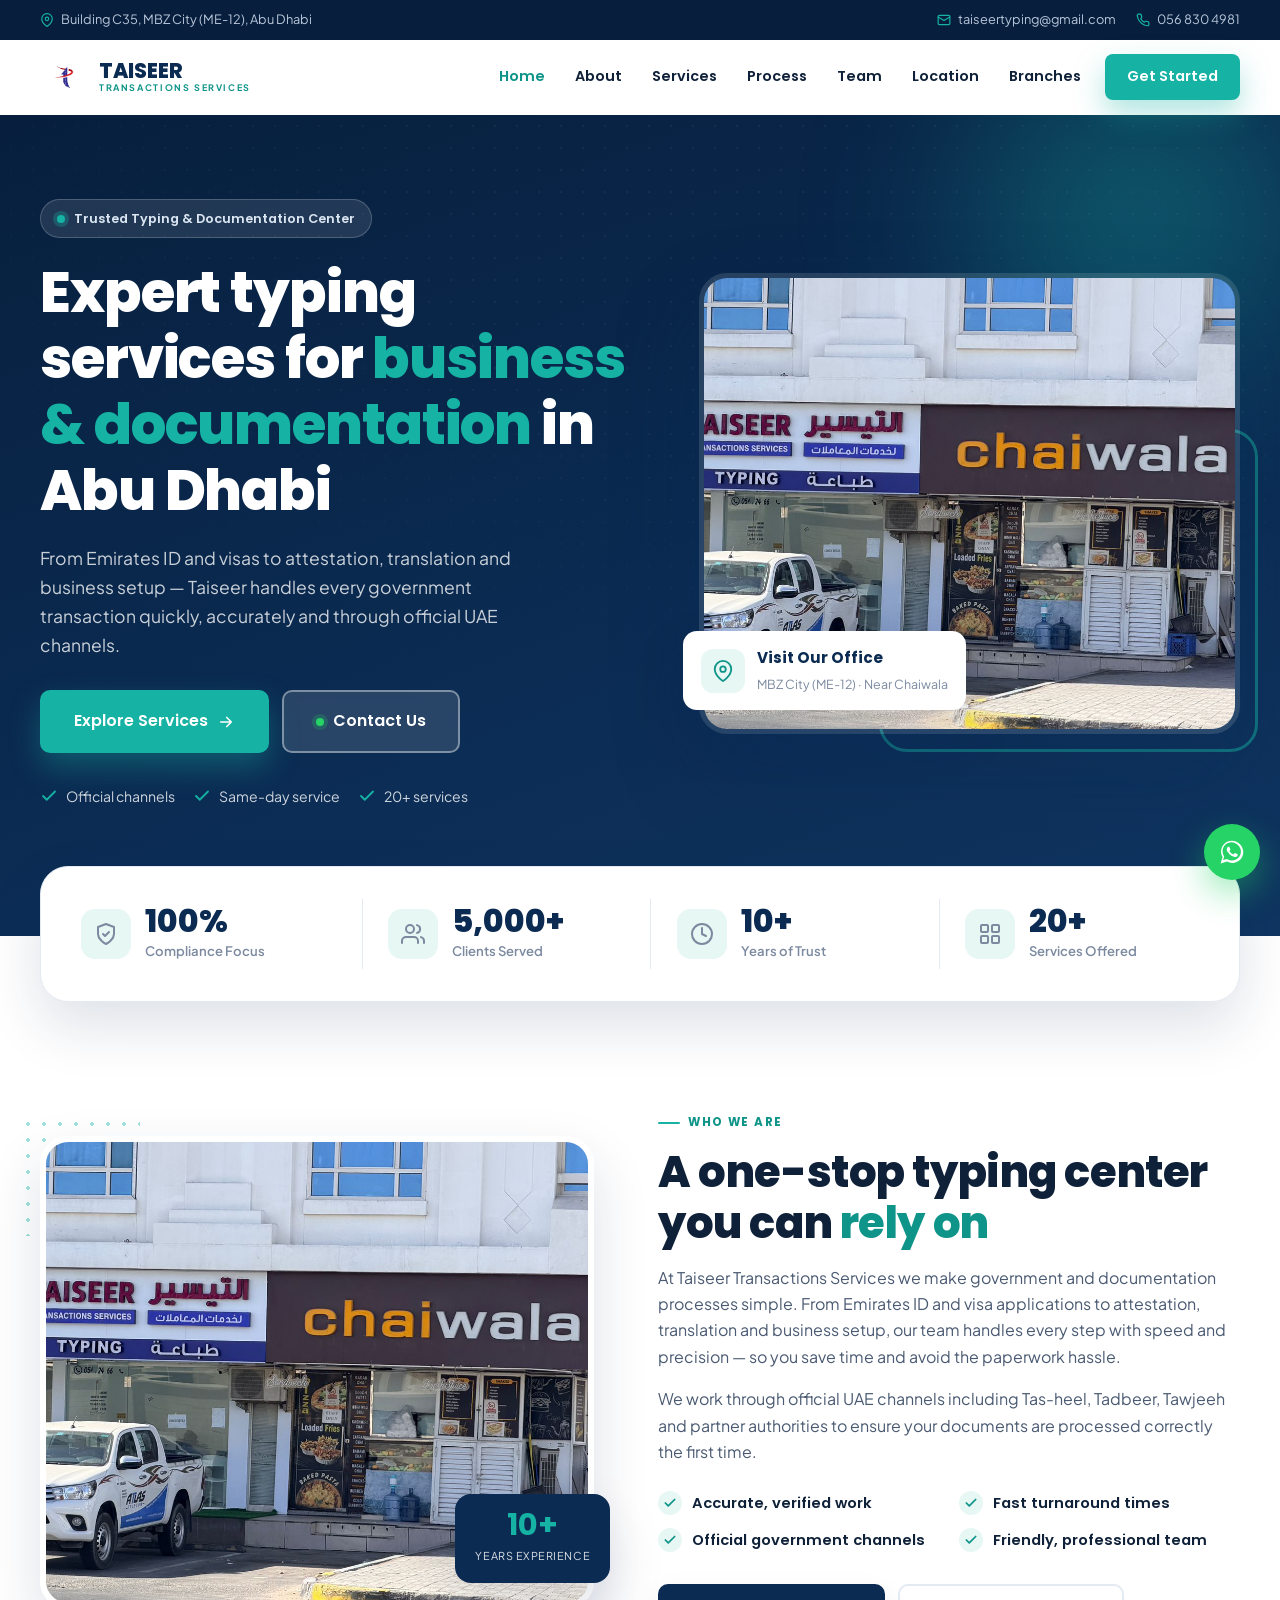
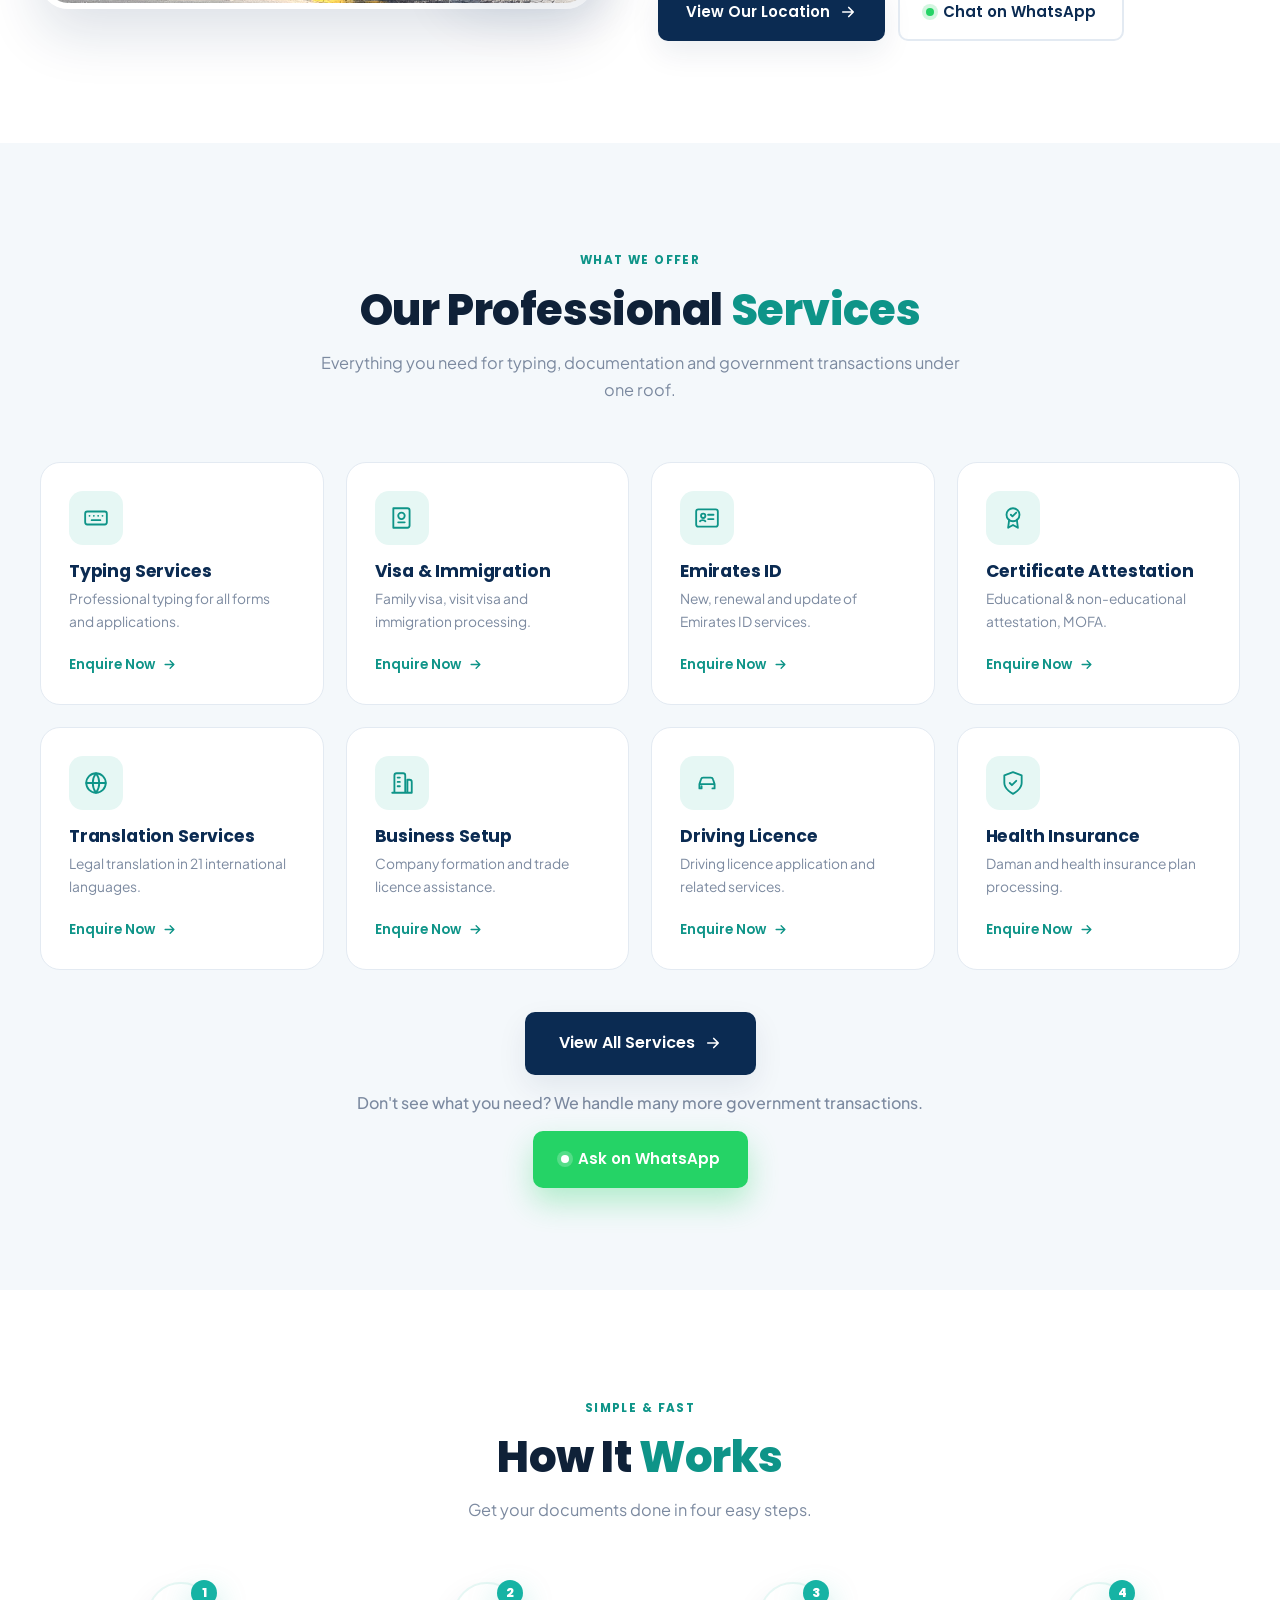
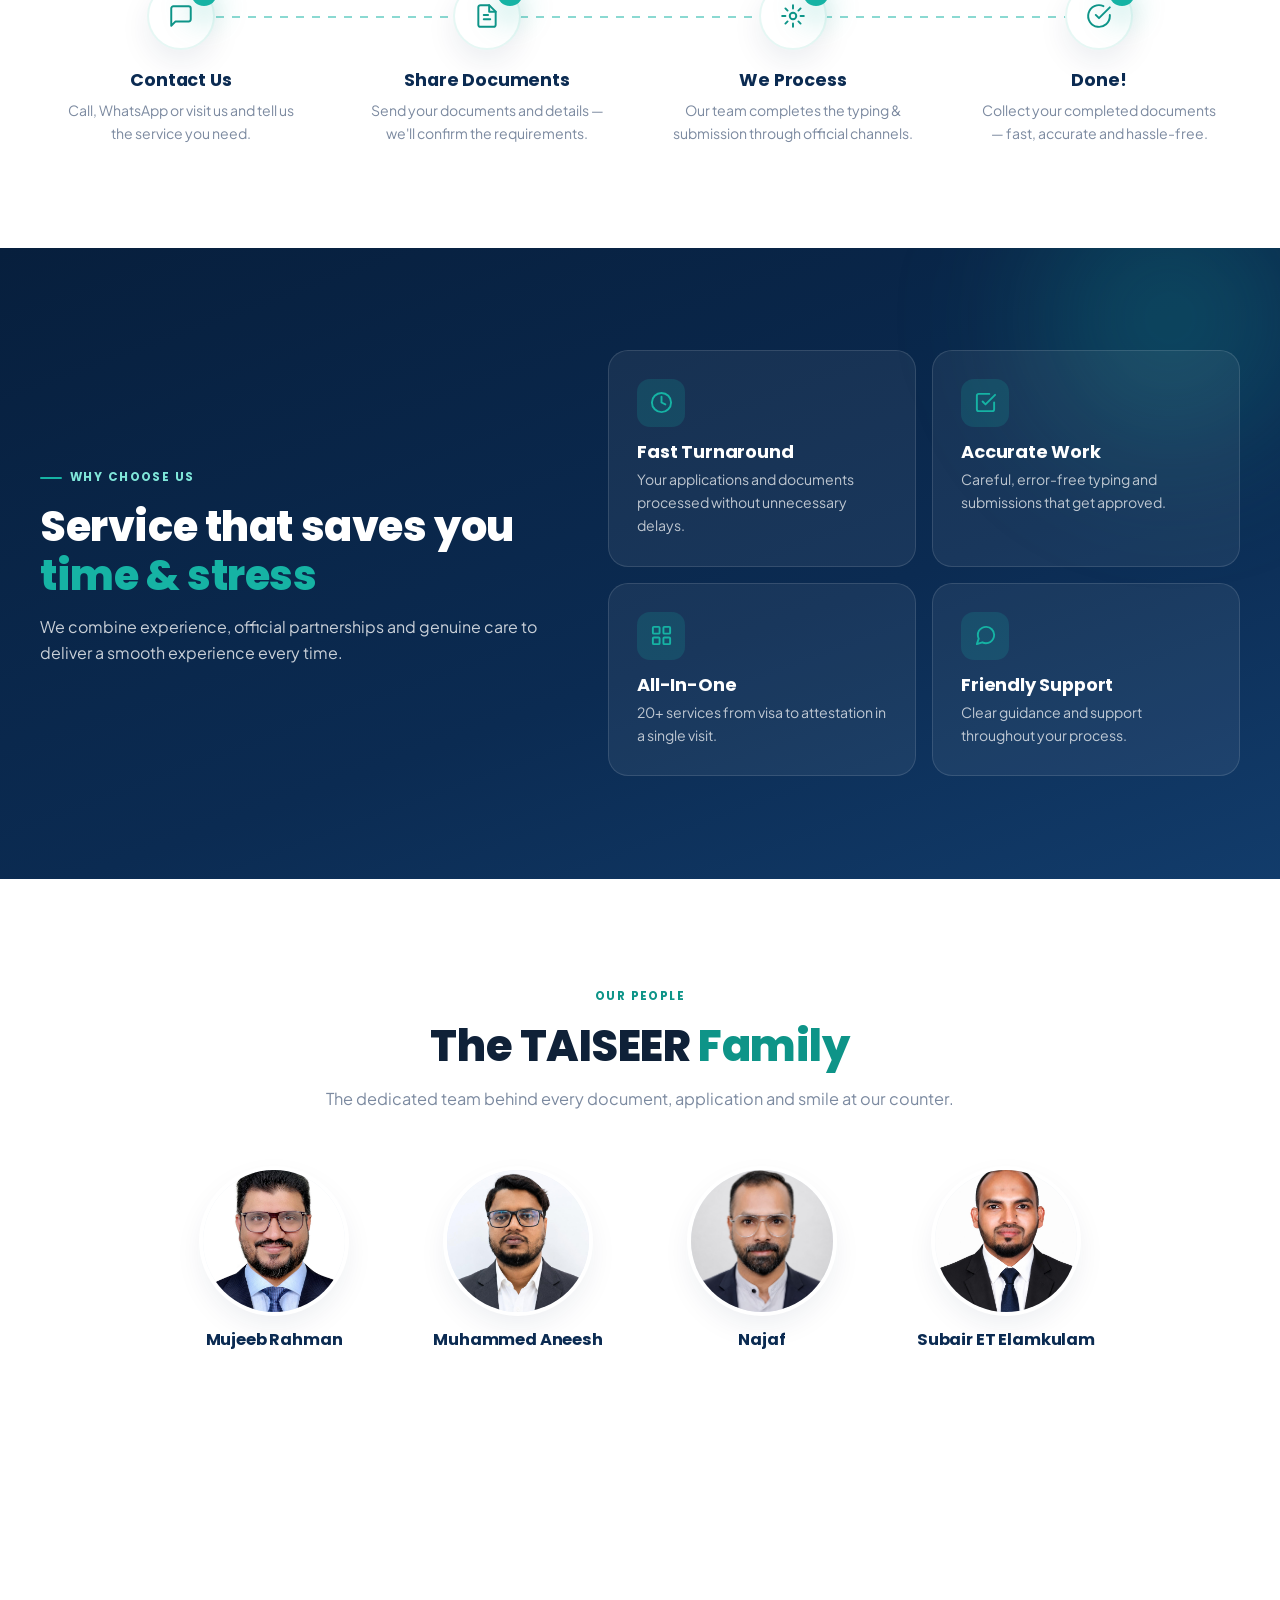
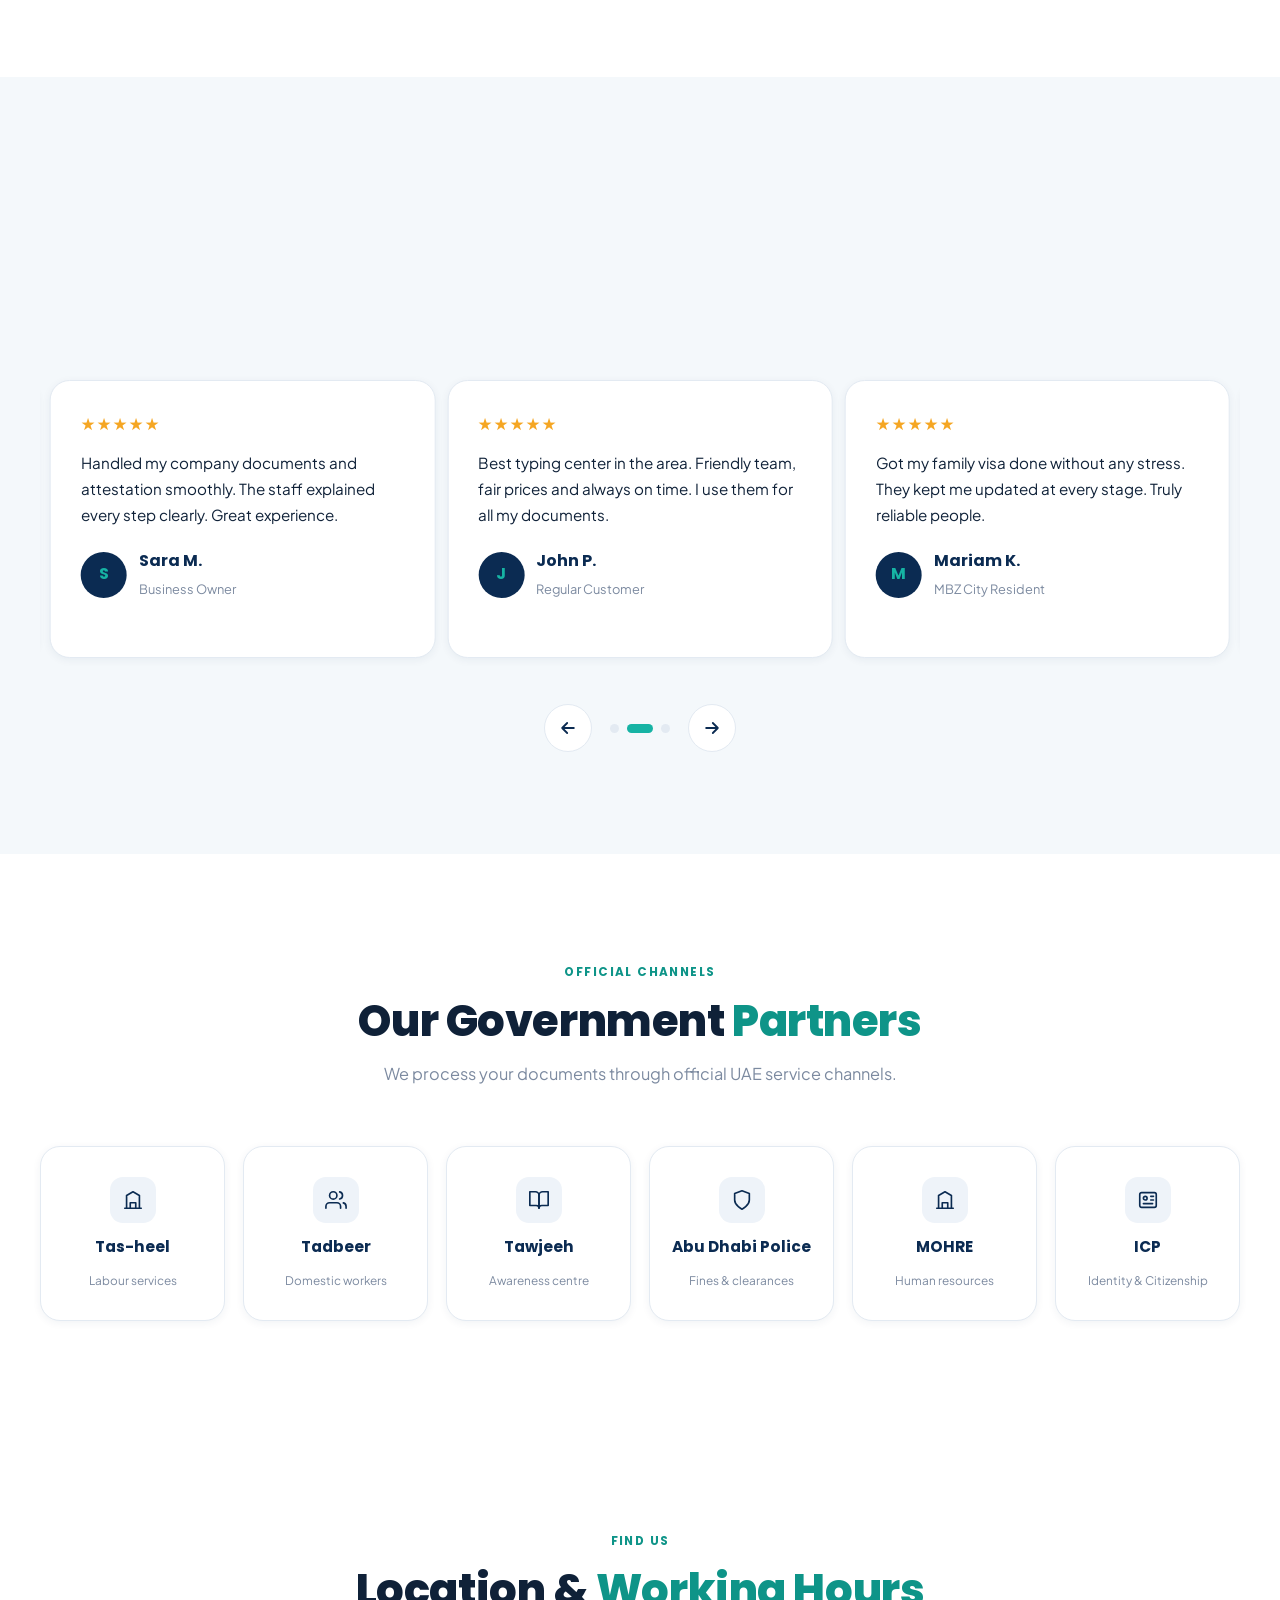
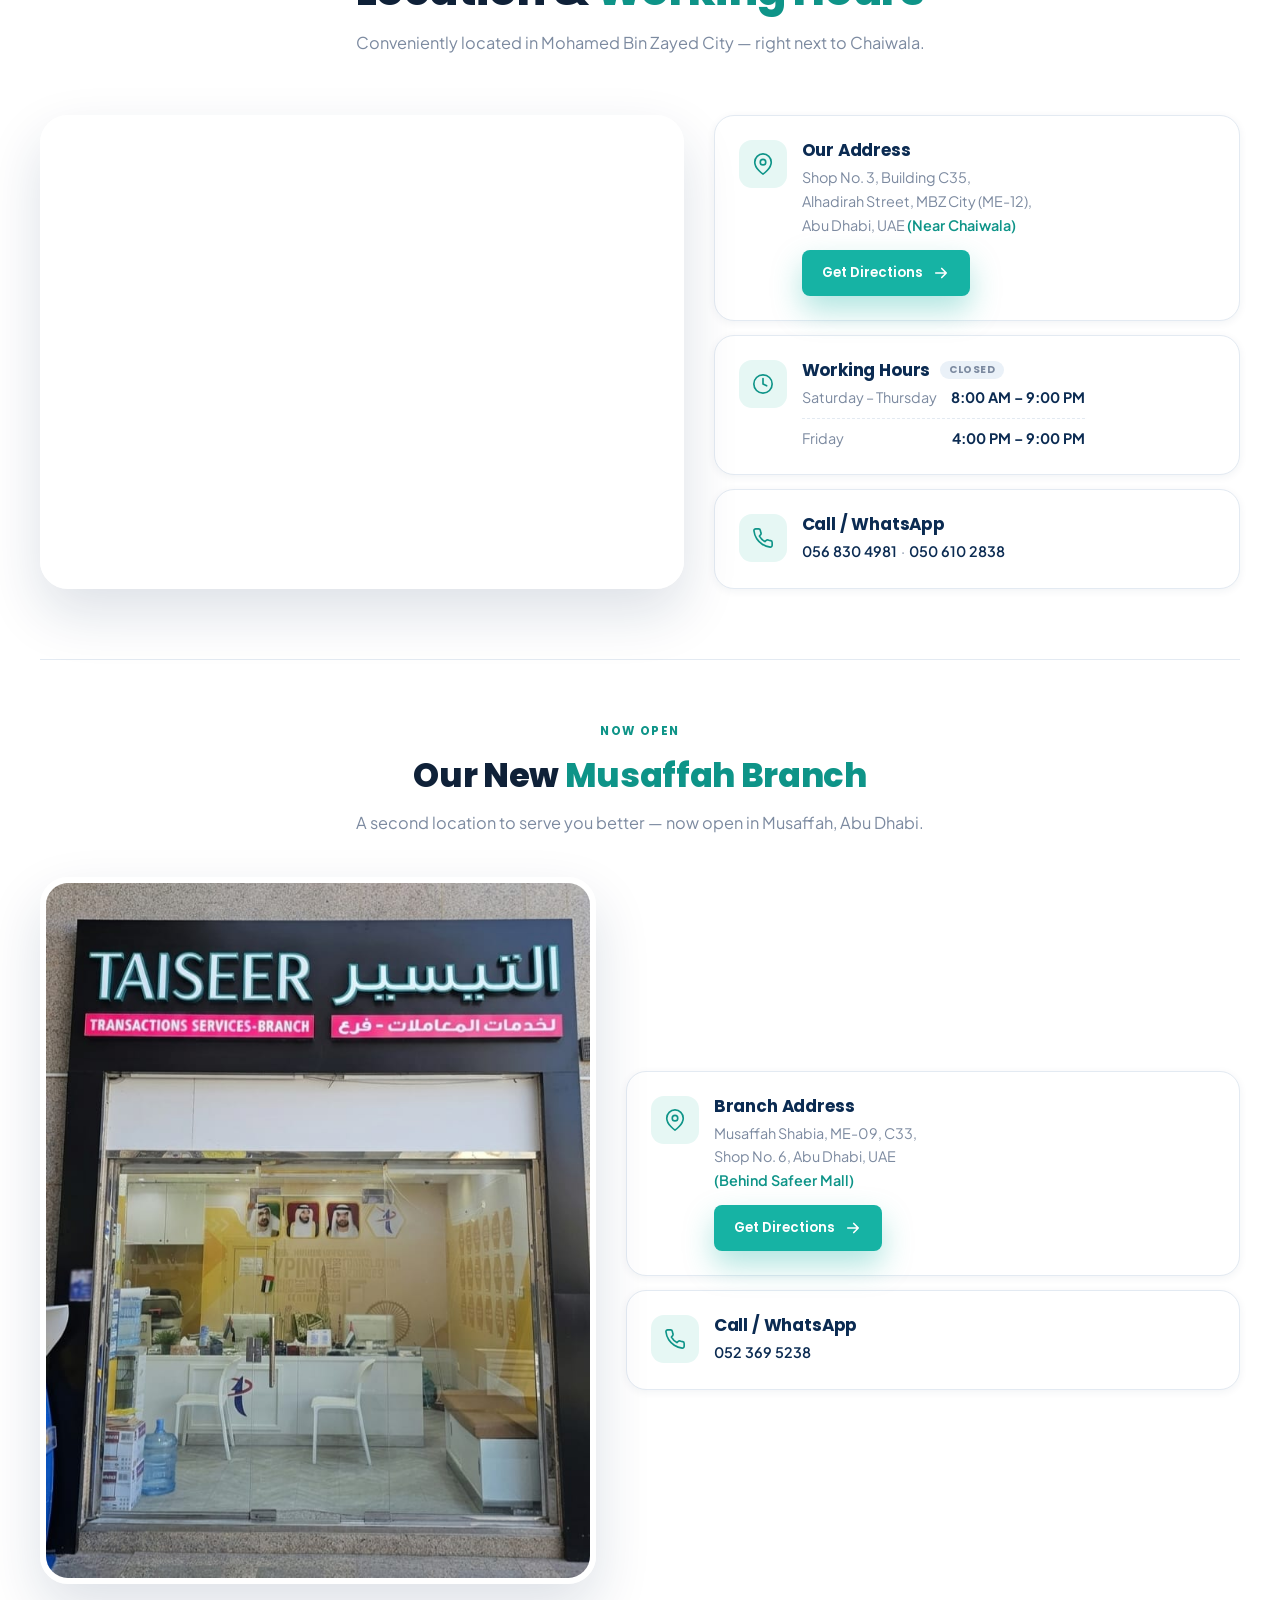
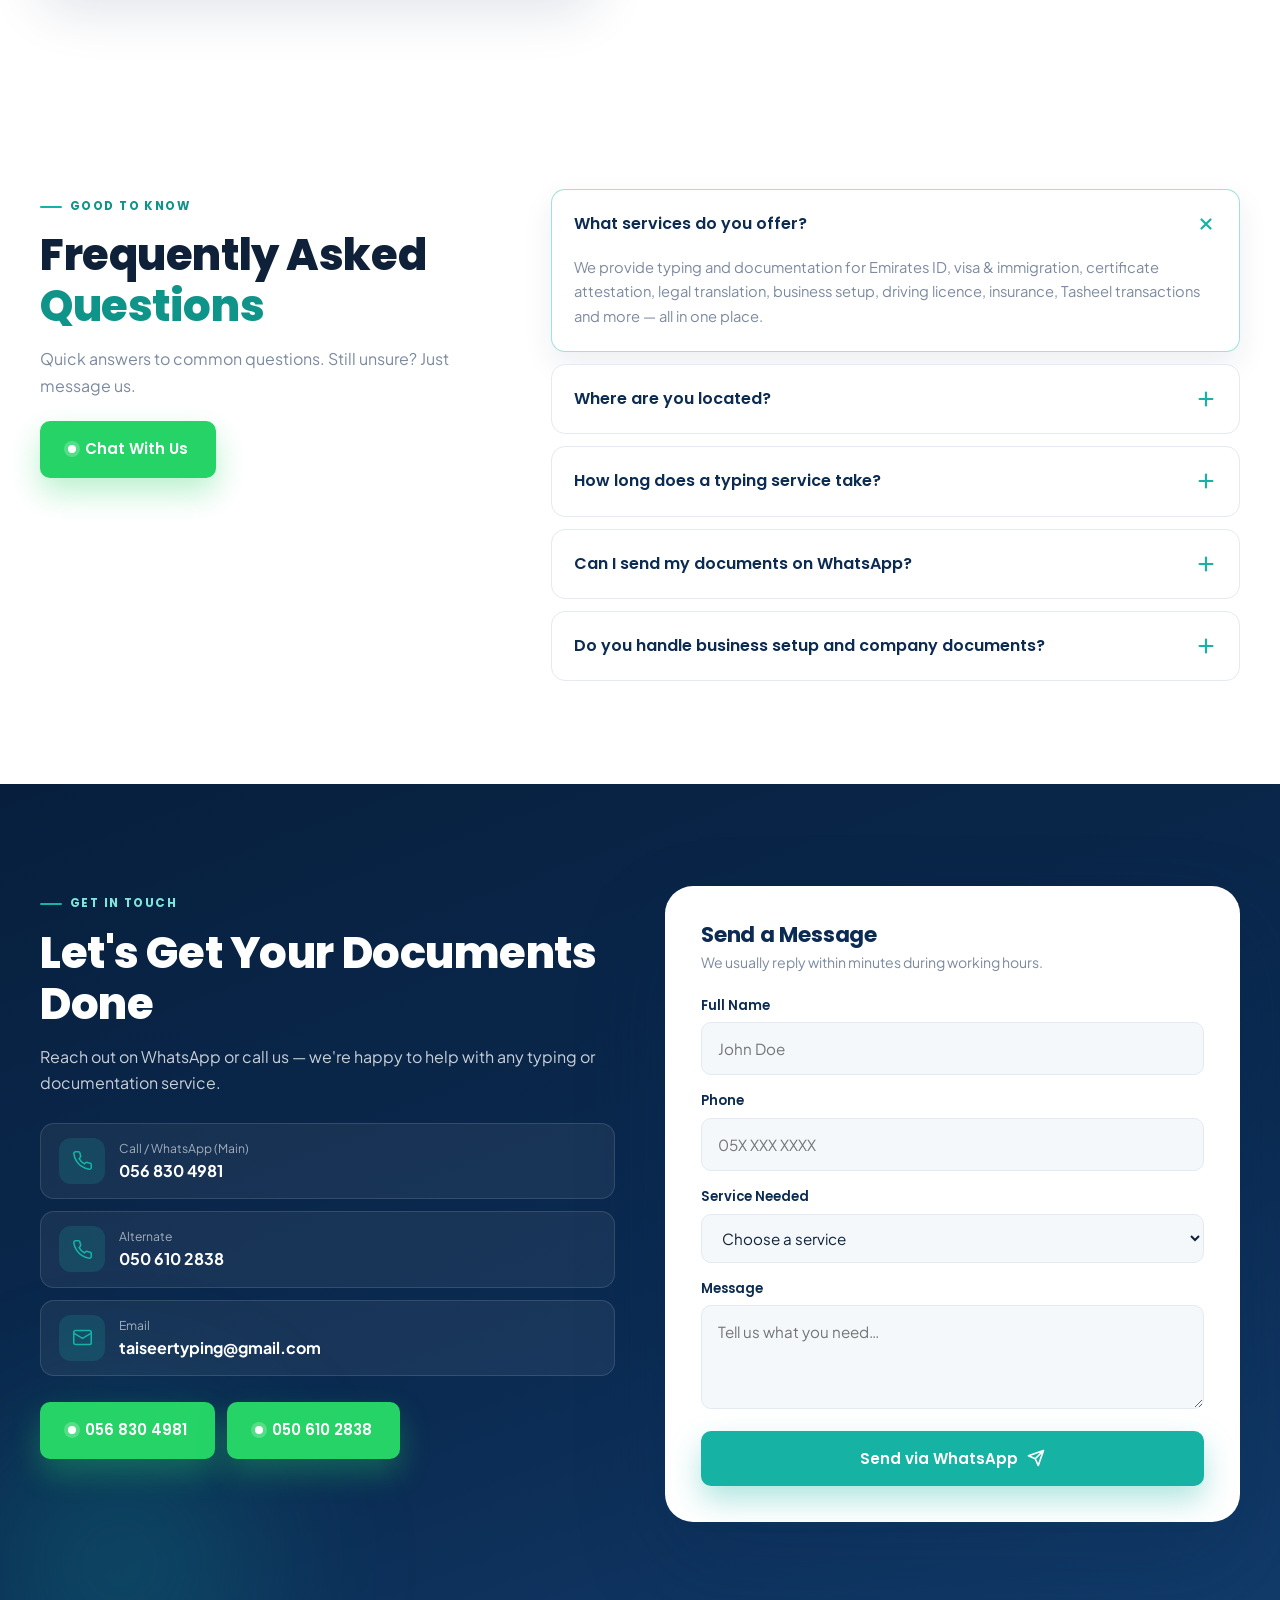
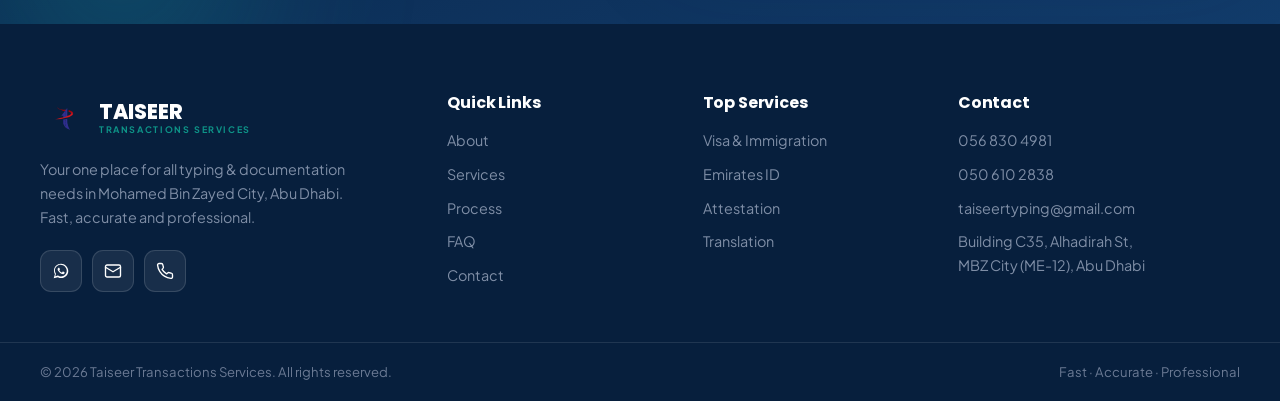
==== commit 1783e3c7: "Add services page, update sitemap, and modify robots.txt - Created a new services.html page detailin" ====
--- a/index.html
+++ b/index.html
@@ -3,10 +3,10 @@
 <head>
   <meta charset="UTF-8" />
   <meta name="viewport" content="width=device-width, initial-scale=1.0" />
-  <title>Taiseer Transactions Services | Typing &amp; Documentation Center in Abu Dhabi (MBZ City)</title>
-  <meta name="description" content="Taiseer Transactions Services — a professional typing &amp; documentation center in Mohamed Bin Zayed City, Abu Dhabi. Emirates ID, visa &amp; immigration, attestation, translation, business setup and government transactions. Fast, accurate &amp; reliable." />
+  <title>Taiseer Transactions Services | Expert Typing &amp; Documentation in Abu Dhabi (MBZ City)</title>
+  <meta name="description" content="Taiseer Transactions Services — professional typing &amp; documentation center in Mohamed Bin Zayed City, Abu Dhabi. Emirates ID, visa &amp; immigration, attestation, translation, business setup and government transactions. Fast, accurate &amp; reliable." />
   <meta name="keywords" content="typing center Abu Dhabi, Taiseer Transactions Services, Mohamed Bin Zayed City typing, Emirates ID, visa services, attestation, translation, Tasheel, business setup UAE" />
-  <meta name="theme-color" content="#1b2a6b" />
+  <meta name="theme-color" content="#0b2b52" />
   <link rel="canonical" href="https://taiseertyping.com/" />
 
   <!-- Search engine directives (site fully open / indexable) -->
@@ -58,9 +58,8 @@
   <link rel="preconnect" href="https://fonts.googleapis.com" />
   <link rel="preconnect" href="https://fonts.gstatic.com" crossorigin />
   <link href="https://fonts.googleapis.com/css2?family=Plus+Jakarta+Sans:wght@400;500;600;700;800&family=Poppins:wght@500;600;700;800&display=swap" rel="stylesheet" />
-  <link rel="stylesheet" href="css/styles.css" />
-
-  <!-- Structured data: LocalBusiness -->
+  <link rel="stylesheet" href="css/corporate.css" />
+
   <script type="application/ld+json">
   {
     "@context": "https://schema.org",
@@ -99,16 +98,24 @@
   </script>
 </head>
 <body>
-  <!-- Scroll progress -->
   <div class="progress" id="progress" aria-hidden="true"></div>
 
   <!-- Top bar -->
   <div class="topbar">
     <div class="container topbar__inner">
-      <span class="topbar__item">📍 Building C35, Alhadirah St, Mohamed Bin Zayed City (ME-12), Abu Dhabi</span>
+      <span class="topbar__item topbar__item--addr">
+        <svg viewBox="0 0 24 24" fill="none" stroke="currentColor" stroke-width="2" stroke-linecap="round" stroke-linejoin="round"><path d="M21 10c0 7-9 13-9 13s-9-6-9-13a9 9 0 0 1 18 0Z"/><circle cx="12" cy="10" r="3"/></svg>
+        Building C35, MBZ City (ME-12), Abu Dhabi
+      </span>
       <div class="topbar__right">
-        <a href="mailto:taiseertyping@gmail.com" class="topbar__item">✉ taiseertyping@gmail.com</a>
-        <a href="tel:+971568304981" class="topbar__item">☎ 056 830 4981</a>
+        <a href="mailto:taiseertyping@gmail.com" class="topbar__item">
+          <svg viewBox="0 0 24 24" fill="none" stroke="currentColor" stroke-width="2" stroke-linecap="round" stroke-linejoin="round"><rect x="2" y="4" width="20" height="16" rx="2"/><path d="m22 7-10 6L2 7"/></svg>
+          taiseertyping@gmail.com
+        </a>
+        <a href="tel:+971568304981" class="topbar__item">
+          <svg viewBox="0 0 24 24" fill="none" stroke="currentColor" stroke-width="2" stroke-linecap="round" stroke-linejoin="round"><path d="M22 16.9v3a2 2 0 0 1-2.2 2 19.8 19.8 0 0 1-8.6-3.1 19.5 19.5 0 0 1-6-6 19.8 19.8 0 0 1-3.1-8.7A2 2 0 0 1 4.1 2h3a2 2 0 0 1 2 1.7c.1.9.4 1.8.7 2.7a2 2 0 0 1-.5 2.1L8.1 9.9a16 16 0 0 0 6 6l1.4-1.2a2 2 0 0 1 2.1-.5c.9.3 1.8.6 2.7.7a2 2 0 0 1 1.7 2Z"/></svg>
+          056 830 4981
+        </a>
       </div>
     </div>
   </div>
@@ -118,146 +125,113 @@
     <div class="container header__inner">
       <a href="#home" class="brand" aria-label="Taiseer Transactions Services home">
         <img src="assets/logo.png" alt="Taiseer Transactions Services logo" class="brand__logo" />
-        <span class="brand__text">
-          <strong>TAISEER</strong>
-          <small>TRANSACTIONS SERVICES</small>
-        </span>
+        <span class="brand__text"><strong>TAISEER</strong><small>TRANSACTIONS SERVICES</small></span>
       </a>
-
       <nav class="nav" id="nav">
         <a href="#home" class="nav__link">Home</a>
         <a href="#about" class="nav__link">About</a>
         <a href="#services" class="nav__link">Services</a>
         <a href="#process" class="nav__link">Process</a>
+        <a href="#team" class="nav__link">Team</a>
         <a href="#location" class="nav__link">Location</a>
-        <a href="#faq" class="nav__link">FAQ</a>
-        <a href="#contact" class="nav__link nav__cta">Contact Us</a>
+        <a href="branches.html" class="nav__link">Branches</a>
+        <a href="#contact" class="nav__link nav__cta">Get Started</a>
       </nav>
-
-      <button class="nav__toggle" id="navToggle" aria-label="Open menu" aria-expanded="false">
-        <span></span><span></span><span></span>
-      </button>
+      <button class="nav__toggle" id="navToggle" aria-label="Open menu" aria-expanded="false"><span></span><span></span><span></span></button>
     </div>
   </header>
 
   <!-- Hero -->
   <section class="hero" id="home">
-    <div class="hero__bg" aria-hidden="true">
-      <span class="shape shape--1"></span>
-      <span class="shape shape--2"></span>
-      <span class="shape shape--3"></span>
-    </div>
+    <div class="hero__pattern" aria-hidden="true"></div>
+    <div class="hero__glow" aria-hidden="true"></div>
     <div class="container hero__inner">
       <div class="hero__content reveal">
-        <span class="badge">⚡ Fast · Accurate · Professional</span>
-        <h1 class="hero__title">All Your <span class="text-red">Typing</span> &amp; <span class="text-blue">Documentation</span> Needs — One Place</h1>
+        <span class="hero__badge"><span class="pip"></span> Trusted Typing &amp; Documentation Center</span>
+        <h1 class="hero__title">Expert typing services for <span>business &amp; documentation</span> in Abu Dhabi</h1>
         <p class="hero__text">
-          Taiseer Transactions Services is your trusted typing center in Mohamed Bin Zayed City, Abu Dhabi.
-          From Emirates ID and visas to attestation, translation and business setup — we handle every
-          government transaction quickly and accurately.
+          From Emirates ID and visas to attestation, translation and business setup — Taiseer handles every
+          government transaction quickly, accurately and through official UAE channels.
         </p>
         <div class="hero__actions">
-          <a href="#services" class="btn btn--primary">Explore Services</a>
-          <a href="https://wa.me/971568304981" target="_blank" rel="noopener" class="btn btn--ghost">
-            <span class="wa-dot"></span> WhatsApp Us
+          <a href="#services" class="btn btn--primary btn--lg">
+            Explore Services
+            <svg viewBox="0 0 24 24" fill="none" stroke="currentColor" stroke-width="2.2" stroke-linecap="round" stroke-linejoin="round"><path d="M5 12h14M13 6l6 6-6 6"/></svg>
           </a>
-        </div>
-        <ul class="hero__ticks">
-          <li>✓ Approved government channels</li>
-          <li>✓ Same-day service</li>
-          <li>✓ 20+ services under one roof</li>
-        </ul>
-      </div>
-
-      <div class="hero__card reveal">
-        <div class="quick-card">
-          <h3>Quick Service Request</h3>
-          <p>Send us your requirement and we'll get back fast.</p>
-          <form id="quickForm" class="quick-form" novalidate>
-            <input type="text" name="name" placeholder="Your name" required />
-            <input type="tel" name="phone" placeholder="Phone number" required />
-            <select name="service" required>
-              <option value="" disabled selected>Select a service</option>
-              <option>Typing Services</option>
-              <option>Visa &amp; Immigration</option>
-              <option>Emirates ID</option>
-              <option>Attestation</option>
-              <option>Translation</option>
-              <option>Business Setup</option>
-              <option>Other</option>
-            </select>
-            <button type="submit" class="btn btn--primary btn--block">Send Request</button>
-            <p class="quick-form__note" id="formNote" hidden>✓ Opening WhatsApp with your details…</p>
-          </form>
-        </div>
-      </div>
-    </div>
-  </section>
-
-  <!-- Marquee strip -->
-  <div class="strip">
-    <div class="strip__track">
-      <span>Typing Services</span><span>•</span>
-      <span>Visa &amp; Immigration</span><span>•</span>
-      <span>Emirates ID</span><span>•</span>
-      <span>Certificate Attestation</span><span>•</span>
-      <span>Translation (21 Languages)</span><span>•</span>
-      <span>Business Setup</span><span>•</span>
-      <span>Driving License</span><span>•</span>
-      <span>Health &amp; Vehicle Insurance</span><span>•</span>
-      <span>Typing Services</span><span>•</span>
-      <span>Visa &amp; Immigration</span><span>•</span>
-      <span>Emirates ID</span><span>•</span>
-      <span>Certificate Attestation</span><span>•</span>
-      <span>Translation (21 Languages)</span><span>•</span>
-      <span>Business Setup</span><span>•</span>
+          <a href="https://wa.me/971568304981" target="_blank" rel="noopener" class="btn btn--light btn--lg"><span class="wa-dot"></span> Contact Us</a>
+        </div>
+        <div class="hero__mini">
+          <span><svg viewBox="0 0 24 24" fill="none" stroke="currentColor" stroke-width="2.4" stroke-linecap="round" stroke-linejoin="round"><path d="M20 6 9 17l-5-5"/></svg> Official channels</span>
+          <span><svg viewBox="0 0 24 24" fill="none" stroke="currentColor" stroke-width="2.4" stroke-linecap="round" stroke-linejoin="round"><path d="M20 6 9 17l-5-5"/></svg> Same-day service</span>
+          <span><svg viewBox="0 0 24 24" fill="none" stroke="currentColor" stroke-width="2.4" stroke-linecap="round" stroke-linejoin="round"><path d="M20 6 9 17l-5-5"/></svg> 20+ services</span>
+        </div>
+      </div>
+
+      <div class="hero__media reveal" data-delay="1">
+        <div class="hero__accent" aria-hidden="true"></div>
+        <div class="hero__photo">
+          <img src="assets/shop.png" alt="Taiseer Transactions Services office in Mohamed Bin Zayed City, Abu Dhabi" />
+        </div>
+        <div class="hero__chip">
+          <span class="hero__chip-ico"><svg viewBox="0 0 24 24" fill="none" stroke="currentColor" stroke-width="2" stroke-linecap="round" stroke-linejoin="round"><path d="M21 10c0 7-9 13-9 13s-9-6-9-13a9 9 0 0 1 18 0Z"/><circle cx="12" cy="10" r="3"/></svg></span>
+          <div><strong>Visit Our Office</strong><small>MBZ City (ME-12) · Near Chaiwala</small></div>
+        </div>
+      </div>
+    </div>
+  </section>
+
+  <!-- Metrics band -->
+  <div class="container">
+    <div class="metrics reveal">
+      <div class="metrics__grid">
+        <div class="metric">
+          <span class="metric__ico"><svg viewBox="0 0 24 24" fill="none" stroke="currentColor" stroke-width="2" stroke-linecap="round" stroke-linejoin="round"><path d="M12 22s8-4 8-10V5l-8-3-8 3v7c0 6 8 10 8 10Z"/><path d="m9 12 2 2 4-4"/></svg></span>
+          <div><strong data-count="100" data-suffix="%">0</strong><span>Compliance Focus</span></div>
+        </div>
+        <div class="metric">
+          <span class="metric__ico"><svg viewBox="0 0 24 24" fill="none" stroke="currentColor" stroke-width="2" stroke-linecap="round" stroke-linejoin="round"><path d="M17 21v-2a4 4 0 0 0-4-4H5a4 4 0 0 0-4 4v2"/><circle cx="9" cy="7" r="4"/><path d="M23 21v-2a4 4 0 0 0-3-3.9M16 3.1a4 4 0 0 1 0 7.8"/></svg></span>
+          <div><strong data-count="5000" data-suffix="+">0</strong><span>Clients Served</span></div>
+        </div>
+        <div class="metric">
+          <span class="metric__ico"><svg viewBox="0 0 24 24" fill="none" stroke="currentColor" stroke-width="2" stroke-linecap="round" stroke-linejoin="round"><circle cx="12" cy="12" r="10"/><path d="M12 6v6l4 2"/></svg></span>
+          <div><strong data-count="10" data-suffix="+">0</strong><span>Years of Trust</span></div>
+        </div>
+        <div class="metric">
+          <span class="metric__ico"><svg viewBox="0 0 24 24" fill="none" stroke="currentColor" stroke-width="2" stroke-linecap="round" stroke-linejoin="round"><rect x="3" y="3" width="7" height="7" rx="1"/><rect x="14" y="3" width="7" height="7" rx="1"/><rect x="3" y="14" width="7" height="7" rx="1"/><rect x="14" y="14" width="7" height="7" rx="1"/></svg></span>
+          <div><strong data-count="20" data-suffix="+">0</strong><span>Services Offered</span></div>
+        </div>
+      </div>
     </div>
   </div>
-
-  <!-- Stats -->
-  <section class="stats">
-    <div class="container stats__grid">
-      <div class="stat-card reveal"><strong data-count="20" data-suffix="+">0</strong><span>Services Offered</span></div>
-      <div class="stat-card reveal"><strong data-count="100" data-suffix="%">0</strong><span>Accuracy Focus</span></div>
-      <div class="stat-card reveal"><strong data-count="6" data-suffix="+">0</strong><span>Government Partners</span></div>
-      <div class="stat-card reveal"><strong data-count="5000" data-suffix="+">0</strong><span>Happy Customers</span></div>
-    </div>
-  </section>
 
   <!-- About -->
   <section class="about section" id="about">
     <div class="container about__inner">
       <div class="about__media reveal">
-        <div class="about__shape"></div>
-        <div class="about__photo">
-          <img src="assets/shop.png" alt="Taiseer Transactions Services shop front in Mohamed Bin Zayed City, next to Chaiwala" loading="lazy" />
-        </div>
-        <div class="about__badge">
-          <span class="about__badge-ico">📍</span>
-          <div>
-            <strong>Visit Our Office</strong>
-            <small>MBZ City (ME-12) · Near Chaiwala</small>
-          </div>
-        </div>
-      </div>
-      <div class="about__content reveal">
+        <div class="about__dots" aria-hidden="true"></div>
+        <div class="about__frame">
+          <img src="assets/shop.png" alt="Taiseer Transactions Services shop front, next to Chaiwala in MBZ City" loading="lazy" />
+        </div>
+        <div class="about__stat"><strong>10+</strong><span>Years Experience</span></div>
+      </div>
+      <div class="about__content reveal" data-delay="1">
         <span class="eyebrow">Who We Are</span>
-        <h2 class="section__title">A One-Stop Typing Center You Can Rely On</h2>
-        <p>
-          At Taiseer Transactions Services we make government and documentation processes simple. From
-          Emirates ID and visa applications to attestation, translation and business setup, our team handles
-          every step with speed and precision — so you save time and avoid the paperwork hassle.
-        </p>
-        <p>
-          We work through official UAE channels including Tas-heel, Tadbeer, Tawjeeh and partner
-          authorities to ensure your documents are processed correctly the first time.
-        </p>
-        <div class="about__features">
-          <div class="feature"><span class="feature__icon">🎯</span><div><strong>Accurate</strong><p>Error-free, verified work</p></div></div>
-          <div class="feature"><span class="feature__icon">⚡</span><div><strong>Fast</strong><p>Quick turnaround times</p></div></div>
-          <div class="feature"><span class="feature__icon">🤝</span><div><strong>Trusted</strong><p>Reliable, professional team</p></div></div>
-        </div>
-        <a href="#location" class="btn btn--ghost btn--sm about__loc">📍 View Our Location</a>
+        <h2 class="section__title" style="text-align:left">A one-stop typing center you can <span class="teal">rely on</span></h2>
+        <p>At Taiseer Transactions Services we make government and documentation processes simple. From Emirates ID and visa applications to attestation, translation and business setup, our team handles every step with speed and precision — so you save time and avoid the paperwork hassle.</p>
+        <p>We work through official UAE channels including Tas-heel, Tadbeer, Tawjeeh and partner authorities to ensure your documents are processed correctly the first time.</p>
+        <ul class="about__checks">
+          <li><span class="ck"><svg viewBox="0 0 24 24" fill="none" stroke="currentColor" stroke-width="3" stroke-linecap="round" stroke-linejoin="round"><path d="M20 6 9 17l-5-5"/></svg></span> Accurate, verified work</li>
+          <li><span class="ck"><svg viewBox="0 0 24 24" fill="none" stroke="currentColor" stroke-width="3" stroke-linecap="round" stroke-linejoin="round"><path d="M20 6 9 17l-5-5"/></svg></span> Fast turnaround times</li>
+          <li><span class="ck"><svg viewBox="0 0 24 24" fill="none" stroke="currentColor" stroke-width="3" stroke-linecap="round" stroke-linejoin="round"><path d="M20 6 9 17l-5-5"/></svg></span> Official government channels</li>
+          <li><span class="ck"><svg viewBox="0 0 24 24" fill="none" stroke="currentColor" stroke-width="3" stroke-linecap="round" stroke-linejoin="round"><path d="M20 6 9 17l-5-5"/></svg></span> Friendly, professional team</li>
+        </ul>
+        <div class="about__cta">
+          <a href="#location" class="btn btn--navy">
+            View Our Location
+            <svg viewBox="0 0 24 24" fill="none" stroke="currentColor" stroke-width="2.2" stroke-linecap="round" stroke-linejoin="round"><path d="M5 12h14M13 6l6 6-6 6"/></svg>
+          </a>
+          <a href="https://wa.me/971568304981" target="_blank" rel="noopener" class="btn btn--outline"><span class="wa-dot"></span> Chat on WhatsApp</a>
+        </div>
       </div>
     </div>
   </section>
@@ -266,100 +240,126 @@
   <section class="services section" id="services">
     <div class="container">
       <div class="section__head reveal">
-        <span class="eyebrow">What We Offer</span>
-        <h2 class="section__title">Our Services</h2>
+        <span class="eyebrow eyebrow--center">What We Offer</span>
+        <h2 class="section__title">Our Professional <span class="teal">Services</span></h2>
         <p class="section__sub">Everything you need for typing, documentation and government transactions under one roof.</p>
       </div>
-
-      <div class="services__grid" id="servicesGrid">
-        <!-- cards injected by JS -->
-      </div>
-
+      <div class="services__grid" id="servicesGrid" data-limit="8"><!-- injected by JS --></div>
       <div class="services__cta reveal">
+        <a href="services.html" class="btn btn--navy btn--lg">
+          View All Services
+          <svg viewBox="0 0 24 24" fill="none" stroke="currentColor" stroke-width="2.2" stroke-linecap="round" stroke-linejoin="round"><path d="M5 12h14M13 6l6 6-6 6"/></svg>
+        </a>
         <p>Don't see what you need? We handle many more government transactions.</p>
         <a href="https://wa.me/971568304981" target="_blank" rel="noopener" class="btn btn--wa"><span class="wa-dot"></span> Ask on WhatsApp</a>
       </div>
     </div>
   </section>
 
-  <!-- How it works -->
+  <!-- Process -->
   <section class="process section" id="process">
     <div class="container">
       <div class="section__head reveal">
-        <span class="eyebrow">Simple &amp; Fast</span>
-        <h2 class="section__title">How It Works</h2>
+        <span class="eyebrow eyebrow--center">Simple &amp; Fast</span>
+        <h2 class="section__title">How It <span class="teal">Works</span></h2>
         <p class="section__sub">Get your documents done in four easy steps.</p>
       </div>
       <div class="process__grid">
         <div class="pstep reveal">
-          <span class="pstep__num">1</span>
-          <span class="pstep__icon">💬</span>
-          <h4>Contact Us</h4>
-          <p>Call, WhatsApp or visit us and tell us the service you need.</p>
-        </div>
-        <div class="pstep reveal">
-          <span class="pstep__num">2</span>
-          <span class="pstep__icon">📄</span>
-          <h4>Share Documents</h4>
-          <p>Send your documents and details — we'll confirm the requirements.</p>
-        </div>
-        <div class="pstep reveal">
-          <span class="pstep__num">3</span>
-          <span class="pstep__icon">⚙️</span>
-          <h4>We Process</h4>
-          <p>Our team completes the typing &amp; submission through official channels.</p>
-        </div>
-        <div class="pstep reveal">
-          <span class="pstep__num">4</span>
-          <span class="pstep__icon">✅</span>
-          <h4>Done!</h4>
-          <p>Collect your completed documents — fast, accurate and hassle-free.</p>
-        </div>
-      </div>
-    </div>
-  </section>
-
-  <!-- Why choose us -->
+          <span class="pstep__num"><span>1</span><span class="pstep__ico"><svg viewBox="0 0 24 24" fill="none" stroke="currentColor" stroke-width="1.8" stroke-linecap="round" stroke-linejoin="round"><path d="M21 15a2 2 0 0 1-2 2H7l-4 4V5a2 2 0 0 1 2-2h14a2 2 0 0 1 2 2Z"/></svg></span></span>
+          <h4>Contact Us</h4><p>Call, WhatsApp or visit us and tell us the service you need.</p>
+        </div>
+        <div class="pstep reveal" data-delay="1">
+          <span class="pstep__num"><span>2</span><span class="pstep__ico"><svg viewBox="0 0 24 24" fill="none" stroke="currentColor" stroke-width="1.8" stroke-linecap="round" stroke-linejoin="round"><path d="M14 2H6a2 2 0 0 0-2 2v16a2 2 0 0 0 2 2h12a2 2 0 0 0 2-2V8z"/><path d="M14 2v6h6M9 15h6M9 11h4"/></svg></span></span>
+          <h4>Share Documents</h4><p>Send your documents and details — we'll confirm the requirements.</p>
+        </div>
+        <div class="pstep reveal" data-delay="2">
+          <span class="pstep__num"><span>3</span><span class="pstep__ico"><svg viewBox="0 0 24 24" fill="none" stroke="currentColor" stroke-width="1.8" stroke-linecap="round" stroke-linejoin="round"><circle cx="12" cy="12" r="3"/><path d="M12 2v3M12 19v3M2 12h3M19 12h3M5 5l2 2M17 17l2 2M19 5l-2 2M7 17l-2 2"/></svg></span></span>
+          <h4>We Process</h4><p>Our team completes the typing &amp; submission through official channels.</p>
+        </div>
+        <div class="pstep reveal" data-delay="3">
+          <span class="pstep__num"><span>4</span><span class="pstep__ico"><svg viewBox="0 0 24 24" fill="none" stroke="currentColor" stroke-width="1.8" stroke-linecap="round" stroke-linejoin="round"><path d="M22 11.1V12a10 10 0 1 1-5.9-9.1"/><path d="M22 4 12 14.01l-3-3"/></svg></span></span>
+          <h4>Done!</h4><p>Collect your completed documents — fast, accurate and hassle-free.</p>
+        </div>
+      </div>
+    </div>
+  </section>
+
+  <!-- Why -->
   <section class="why section" id="why">
     <div class="container why__inner">
       <div class="why__content reveal">
         <span class="eyebrow eyebrow--light">Why Choose Us</span>
-        <h2 class="section__title section__title--light">Service That Saves You Time &amp; Stress</h2>
+        <h2 class="why__title">Service that saves you <span>time &amp; stress</span></h2>
         <p class="why__lead">We combine experience, official partnerships and genuine care to deliver a smooth experience every time.</p>
       </div>
       <div class="why__grid">
-        <div class="why__item reveal"><span class="why__num">01</span><h4>Fast Turnaround</h4><p>Your applications and documents processed without unnecessary delays.</p></div>
-        <div class="why__item reveal"><span class="why__num">02</span><h4>Accurate Work</h4><p>Careful, error-free typing and submissions that get approved.</p></div>
-        <div class="why__item reveal"><span class="why__num">03</span><h4>All-In-One</h4><p>20+ services from visa to attestation in a single visit.</p></div>
-        <div class="why__item reveal"><span class="why__num">04</span><h4>Friendly Support</h4><p>Clear guidance and support throughout your process.</p></div>
-      </div>
-    </div>
-  </section>
-
-  <!-- Testimonials -->
+        <div class="why__item reveal"><span class="why__ico"><svg viewBox="0 0 24 24" fill="none" stroke="currentColor" stroke-width="2" stroke-linecap="round" stroke-linejoin="round"><circle cx="12" cy="12" r="10"/><path d="M12 6v6l4 2"/></svg></span><h4>Fast Turnaround</h4><p>Your applications and documents processed without unnecessary delays.</p></div>
+        <div class="why__item reveal" data-delay="1"><span class="why__ico"><svg viewBox="0 0 24 24" fill="none" stroke="currentColor" stroke-width="2" stroke-linecap="round" stroke-linejoin="round"><path d="m9 11 3 3L22 4"/><path d="M21 12v7a2 2 0 0 1-2 2H5a2 2 0 0 1-2-2V5a2 2 0 0 1 2-2h11"/></svg></span><h4>Accurate Work</h4><p>Careful, error-free typing and submissions that get approved.</p></div>
+        <div class="why__item reveal" data-delay="2"><span class="why__ico"><svg viewBox="0 0 24 24" fill="none" stroke="currentColor" stroke-width="2" stroke-linecap="round" stroke-linejoin="round"><rect x="3" y="3" width="7" height="7" rx="1"/><rect x="14" y="3" width="7" height="7" rx="1"/><rect x="3" y="14" width="7" height="7" rx="1"/><rect x="14" y="14" width="7" height="7" rx="1"/></svg></span><h4>All-In-One</h4><p>20+ services from visa to attestation in a single visit.</p></div>
+        <div class="why__item reveal" data-delay="3"><span class="why__ico"><svg viewBox="0 0 24 24" fill="none" stroke="currentColor" stroke-width="2" stroke-linecap="round" stroke-linejoin="round"><path d="M21 11.5a8.4 8.4 0 0 1-.9 3.8 8.5 8.5 0 0 1-7.6 4.7 8.4 8.4 0 0 1-3.8-.9L3 21l1.9-5.7a8.4 8.4 0 0 1-.9-3.8 8.5 8.5 0 0 1 4.7-7.6 8.4 8.4 0 0 1 3.8-.9h.5a8.5 8.5 0 0 1 8 8v.5Z"/></svg></span><h4>Friendly Support</h4><p>Clear guidance and support throughout your process.</p></div>
+      </div>
+    </div>
+  </section>
+
+  <!-- Team / Taiseer Family -->
+  <section class="team section" id="team">
+    <div class="container">
+      <div class="section__head reveal">
+        <span class="eyebrow eyebrow--center">Our People</span>
+        <h2 class="section__title">The TAISEER <span class="teal">Family</span></h2>
+        <p class="section__sub">The dedicated team behind every document, application and smile at our counter.</p>
+      </div>
+      <div class="team__grid">
+        <figure class="tmember reveal">
+          <div class="tmember__photo"><img src="assets/team/Mujeeb%20Rahman.jpeg" alt="Mujeeb Rahman" loading="lazy" width="300" height="300" /></div>
+          <figcaption class="tmember__name">Mujeeb Rahman</figcaption>
+        </figure>
+        <figure class="tmember reveal">
+          <div class="tmember__photo"><img src="assets/team/Muhammed%20Aneesh.jpeg" alt="Muhammed Aneesh" loading="lazy" width="300" height="300" /></div>
+          <figcaption class="tmember__name">Muhammed Aneesh</figcaption>
+        </figure>
+        <figure class="tmember reveal" data-delay="1">
+          <div class="tmember__photo"><img src="assets/team/Najaf.jpeg" alt="Najaf" loading="lazy" width="300" height="300" /></div>
+          <figcaption class="tmember__name">Najaf</figcaption>
+        </figure>
+        <figure class="tmember reveal" data-delay="2">
+          <div class="tmember__photo"><img src="assets/team/Subair%20ET%20Elamkulam.jpeg" alt="Subair ET Elamkulam" loading="lazy" width="300" height="300" /></div>
+          <figcaption class="tmember__name">Subair ET Elamkulam</figcaption>
+        </figure>
+        <figure class="tmember reveal" data-delay="3">
+          <div class="tmember__photo"><img src="assets/team/Anvar%20Sadik.jpeg" alt="Anvar Sadik" loading="lazy" width="300" height="300" /></div>
+          <figcaption class="tmember__name">Anvar Sadik</figcaption>
+        </figure>
+        <figure class="tmember reveal">
+          <div class="tmember__photo"><img src="assets/team/Ajmal%20Erepurath.jpeg" alt="Ajmal Erepurath" loading="lazy" width="300" height="300" /></div>
+          <figcaption class="tmember__name">Ajmal Erepurath</figcaption>
+        </figure>
+      </div>
+    </div>
+  </section>
+
+  <!-- Reviews -->
   <section class="reviews section" id="reviews">
     <div class="container">
       <div class="section__head reveal">
-        <span class="eyebrow">Customer Reviews</span>
-        <h2 class="section__title">What Our Customers Say</h2>
+        <span class="eyebrow eyebrow--center">Client Testimonials</span>
+        <h2 class="section__title">What Our <span class="teal">Clients Say</span></h2>
         <p class="section__sub">Trusted by residents and businesses across Mohamed Bin Zayed City.</p>
       </div>
-      <div class="reviews__grid">
-        <figure class="review reveal">
-          <div class="review__stars">★★★★★</div>
-          <blockquote>Very fast and professional service. They completed my Emirates ID and visa typing quickly with no mistakes. Highly recommended!</blockquote>
-          <figcaption><span class="review__avatar">A</span><div><strong>Ahmed R.</strong><small>MBZ City Resident</small></div></figcaption>
-        </figure>
-        <figure class="review reveal">
-          <div class="review__stars">★★★★★</div>
-          <blockquote>Handled my company documents and attestation smoothly. The staff explained every step clearly. Great experience.</blockquote>
-          <figcaption><span class="review__avatar">S</span><div><strong>Sara M.</strong><small>Business Owner</small></div></figcaption>
-        </figure>
-        <figure class="review reveal">
-          <div class="review__stars">★★★★★</div>
-          <blockquote>Best typing center in the area. Friendly team, fair prices and always on time. I use them for all my documents.</blockquote>
-          <figcaption><span class="review__avatar">J</span><div><strong>John P.</strong><small>Regular Customer</small></div></figcaption>
-        </figure>
+      <div class="reviews__viewport reveal">
+        <div class="reviews__track" id="reviewsTrack">
+          <figure class="review"><div class="review__inner"><div class="review__stars">★★★★★</div><blockquote>Very fast and professional service. They completed my Emirates ID and visa typing quickly with no mistakes. Highly recommended!</blockquote><figcaption><span class="review__avatar">A</span><div><strong>Ahmed R.</strong><small>MBZ City Resident</small></div></figcaption></div></figure>
+          <figure class="review"><div class="review__inner"><div class="review__stars">★★★★★</div><blockquote>Handled my company documents and attestation smoothly. The staff explained every step clearly. Great experience.</blockquote><figcaption><span class="review__avatar">S</span><div><strong>Sara M.</strong><small>Business Owner</small></div></figcaption></div></figure>
+          <figure class="review"><div class="review__inner"><div class="review__stars">★★★★★</div><blockquote>Best typing center in the area. Friendly team, fair prices and always on time. I use them for all my documents.</blockquote><figcaption><span class="review__avatar">J</span><div><strong>John P.</strong><small>Regular Customer</small></div></figcaption></div></figure>
+          <figure class="review"><div class="review__inner"><div class="review__stars">★★★★★</div><blockquote>Got my family visa done without any stress. They kept me updated at every stage. Truly reliable people.</blockquote><figcaption><span class="review__avatar">M</span><div><strong>Mariam K.</strong><small>MBZ City Resident</small></div></figcaption></div></figure>
+          <figure class="review"><div class="review__inner"><div class="review__stars">★★★★★</div><blockquote>Excellent translation service in multiple languages. Accurate, quick and very reasonably priced. Thank you!</blockquote><figcaption><span class="review__avatar">R</span><div><strong>Rahul V.</strong><small>Regular Customer</small></div></figcaption></div></figure>
+        </div>
+      </div>
+      <div class="reviews__nav reveal">
+        <button class="reviews__arrow" id="revPrev" aria-label="Previous review"><svg viewBox="0 0 24 24" fill="none" stroke="currentColor" stroke-width="2.2" stroke-linecap="round" stroke-linejoin="round"><path d="M19 12H5M11 18l-6-6 6-6"/></svg></button>
+        <div class="reviews__dots" id="revDots"></div>
+        <button class="reviews__arrow" id="revNext" aria-label="Next review"><svg viewBox="0 0 24 24" fill="none" stroke="currentColor" stroke-width="2.2" stroke-linecap="round" stroke-linejoin="round"><path d="M5 12h14M13 6l6 6-6 6"/></svg></button>
       </div>
     </div>
   </section>
@@ -368,49 +368,46 @@
   <section class="partners section" id="partners">
     <div class="container">
       <div class="section__head reveal">
-        <span class="eyebrow">Trusted Channels</span>
-        <h2 class="section__title">Our Government Partners</h2>
+        <span class="eyebrow eyebrow--center">Official Channels</span>
+        <h2 class="section__title">Our Government <span class="teal">Partners</span></h2>
         <p class="section__sub">We process your documents through official UAE service channels.</p>
       </div>
-      <div class="partners__grid reveal">
-        <div class="partner">Tas-heel</div>
-        <div class="partner">Tadbeer</div>
-        <div class="partner">Tawjeeh</div>
-        <div class="partner">Abu Dhabi Police</div>
-        <div class="partner">MOHRE</div>
-        <div class="partner">ICP — Identity &amp; Citizenship</div>
-      </div>
-    </div>
-  </section>
-
-  <!-- Location & Hours -->
+      <div class="partners__grid">
+        <div class="partner reveal"><span class="partner__ico"><svg viewBox="0 0 24 24" fill="none" stroke="currentColor" stroke-width="1.8" stroke-linecap="round" stroke-linejoin="round"><path d="M3 21h18M5 21V7l7-4 7 4v14M9 21v-6h6v6"/></svg></span><strong>Tas-heel</strong><small>Labour services</small></div>
+        <div class="partner reveal" data-delay="1"><span class="partner__ico"><svg viewBox="0 0 24 24" fill="none" stroke="currentColor" stroke-width="1.8" stroke-linecap="round" stroke-linejoin="round"><path d="M17 21v-2a4 4 0 0 0-4-4H5a4 4 0 0 0-4 4v2"/><circle cx="9" cy="7" r="4"/><path d="M23 21v-2a4 4 0 0 0-3-3.9M16 3.1a4 4 0 0 1 0 7.8"/></svg></span><strong>Tadbeer</strong><small>Domestic workers</small></div>
+        <div class="partner reveal" data-delay="2"><span class="partner__ico"><svg viewBox="0 0 24 24" fill="none" stroke="currentColor" stroke-width="1.8" stroke-linecap="round" stroke-linejoin="round"><path d="M2 3h6a4 4 0 0 1 4 4v14a3 3 0 0 0-3-3H2Z"/><path d="M22 3h-6a4 4 0 0 0-4 4v14a3 3 0 0 1 3-3h7Z"/></svg></span><strong>Tawjeeh</strong><small>Awareness centre</small></div>
+        <div class="partner reveal"><span class="partner__ico"><svg viewBox="0 0 24 24" fill="none" stroke="currentColor" stroke-width="1.8" stroke-linecap="round" stroke-linejoin="round"><path d="M12 22s8-4 8-10V5l-8-3-8 3v7c0 6 8 10 8 10Z"/></svg></span><strong>Abu Dhabi Police</strong><small>Fines &amp; clearances</small></div>
+        <div class="partner reveal" data-delay="1"><span class="partner__ico"><svg viewBox="0 0 24 24" fill="none" stroke="currentColor" stroke-width="1.8" stroke-linecap="round" stroke-linejoin="round"><path d="M3 21h18M5 21V7l7-4 7 4v14M9 21v-6h6v6"/></svg></span><strong>MOHRE</strong><small>Human resources</small></div>
+        <div class="partner reveal" data-delay="2"><span class="partner__ico"><svg viewBox="0 0 24 24" fill="none" stroke="currentColor" stroke-width="1.8" stroke-linecap="round" stroke-linejoin="round"><rect x="3" y="4" width="18" height="16" rx="2"/><circle cx="9" cy="10" r="2"/><path d="M15 8h3M15 12h3M7 16h10"/></svg></span><strong>ICP</strong><small>Identity &amp; Citizenship</small></div>
+      </div>
+    </div>
+  </section>
+
+  <!-- Location -->
   <section class="location section" id="location">
     <div class="container">
       <div class="section__head reveal">
-        <span class="eyebrow">Find Us</span>
-        <h2 class="section__title">Location &amp; Working Hours</h2>
+        <span class="eyebrow eyebrow--center">Find Us</span>
+        <h2 class="section__title">Location &amp; <span class="teal">Working Hours</span></h2>
         <p class="section__sub">Conveniently located in Mohamed Bin Zayed City — right next to Chaiwala.</p>
       </div>
       <div class="location__inner">
         <div class="location__map reveal">
-          <iframe
-            title="Taiseer Transactions Services location map"
-            src="https://www.google.com/maps?q=8GCP%2BQ2M%20Mohamed%20Bin%20Zayed%20City%20Abu%20Dhabi&output=embed"
-            loading="lazy" referrerpolicy="no-referrer-when-downgrade"></iframe>
-        </div>
-        <div class="location__info reveal">
+          <iframe title="Taiseer Transactions Services location map" src="https://www.google.com/maps?q=8GCP%2BQ2M%20Mohamed%20Bin%20Zayed%20City%20Abu%20Dhabi&output=embed" loading="lazy" referrerpolicy="no-referrer-when-downgrade"></iframe>
+        </div>
+        <div class="location__info reveal" data-delay="1">
           <div class="locard">
-            <span class="locard__ico">📍</span>
+            <span class="locard__ico"><svg viewBox="0 0 24 24" fill="none" stroke="currentColor" stroke-width="1.8" stroke-linecap="round" stroke-linejoin="round"><path d="M21 10c0 7-9 13-9 13s-9-6-9-13a9 9 0 0 1 18 0Z"/><circle cx="12" cy="10" r="3"/></svg></span>
             <div>
               <h4>Our Address</h4>
-              <p>Shop No. 3, Building C35,<br />Alhadirah Street, Mohamed Bin Zayed City (ME-12),<br />Abu Dhabi, UAE <em>(Near Chaiwala)</em></p>
-              <a href="https://maps.app.goo.gl/WYGxvv9qLzEsgP3v6" target="_blank" rel="noopener" class="btn btn--primary btn--sm">🧭 Get Directions</a>
+              <p>Shop No. 3, Building C35,<br />Alhadirah Street, MBZ City (ME-12),<br />Abu Dhabi, UAE <em>(Near Chaiwala)</em></p>
+              <a href="https://maps.app.goo.gl/WYGxvv9qLzEsgP3v6" target="_blank" rel="noopener" class="btn btn--primary btn--sm">Get Directions <svg viewBox="0 0 24 24" fill="none" stroke="currentColor" stroke-width="2.2" stroke-linecap="round" stroke-linejoin="round"><path d="M5 12h14M13 6l6 6-6 6"/></svg></a>
             </div>
           </div>
           <div class="locard">
-            <span class="locard__ico">🕒</span>
+            <span class="locard__ico"><svg viewBox="0 0 24 24" fill="none" stroke="currentColor" stroke-width="1.8" stroke-linecap="round" stroke-linejoin="round"><circle cx="12" cy="12" r="10"/><path d="M12 6v6l4 2"/></svg></span>
             <div>
-              <h4>Working Hours</h4>
+              <h4>Working Hours <span class="open-now" id="openNow"></span></h4>
               <ul class="hours">
                 <li><span>Saturday – Thursday</span><strong>8:00 AM – 9:00 PM</strong></li>
                 <li><span>Friday</span><strong>4:00 PM – 9:00 PM</strong></li>
@@ -418,10 +415,41 @@
             </div>
           </div>
           <div class="locard">
-            <span class="locard__ico">☎</span>
+            <span class="locard__ico"><svg viewBox="0 0 24 24" fill="none" stroke="currentColor" stroke-width="1.8" stroke-linecap="round" stroke-linejoin="round"><path d="M22 16.9v3a2 2 0 0 1-2.2 2 19.8 19.8 0 0 1-8.6-3.1 19.5 19.5 0 0 1-6-6 19.8 19.8 0 0 1-3.1-8.7A2 2 0 0 1 4.1 2h3a2 2 0 0 1 2 1.7c.1.9.4 1.8.7 2.7a2 2 0 0 1-.5 2.1L8.1 9.9a16 16 0 0 0 6 6l1.4-1.2a2 2 0 0 1 2.1-.5c.9.3 1.8.6 2.7.7a2 2 0 0 1 1.7 2Z"/></svg></span>
             <div>
               <h4>Call / WhatsApp</h4>
-              <p><a href="tel:+971568304981">056 830 4981</a> &nbsp;·&nbsp; <a href="tel:+971506102838">050 610 2838</a></p>
+              <p><a href="tel:+971568304981" class="tel">056 830 4981</a> &nbsp;·&nbsp; <a href="tel:+971506102838" class="tel">050 610 2838</a></p>
+            </div>
+          </div>
+        </div>
+      </div>
+
+      <!-- Branch -->
+      <div class="branch reveal" id="branch">
+        <div class="branch__head">
+          <span class="eyebrow eyebrow--center">Now Open</span>
+          <h3 class="branch__title">Our New <span class="teal">Musaffah Branch</span></h3>
+          <p class="section__sub">A second location to serve you better — now open in Musaffah, Abu Dhabi.</p>
+        </div>
+        <div class="branch__inner">
+          <figure class="branch__photo">
+            <img src="assets/branch/branch.jpeg" alt="Taiseer Transactions Services — Musaffah branch storefront" loading="lazy" width="697" height="900" />
+          </figure>
+          <div class="branch__info">
+            <div class="locard">
+              <span class="locard__ico"><svg viewBox="0 0 24 24" fill="none" stroke="currentColor" stroke-width="1.8" stroke-linecap="round" stroke-linejoin="round"><path d="M21 10c0 7-9 13-9 13s-9-6-9-13a9 9 0 0 1 18 0Z"/><circle cx="12" cy="10" r="3"/></svg></span>
+              <div>
+                <h4>Branch Address</h4>
+                <p>Musaffah Shabia, ME-09, C33,<br />Shop No. 6, Abu Dhabi, UAE<br /><em>(Behind Safeer Mall)</em></p>
+                <a href="https://maps.app.goo.gl/KrVfDAPBntznS28m7" target="_blank" rel="noopener" class="btn btn--primary btn--sm">Get Directions <svg viewBox="0 0 24 24" fill="none" stroke="currentColor" stroke-width="2.2" stroke-linecap="round" stroke-linejoin="round"><path d="M5 12h14M13 6l6 6-6 6"/></svg></a>
+              </div>
+            </div>
+            <div class="locard">
+              <span class="locard__ico"><svg viewBox="0 0 24 24" fill="none" stroke="currentColor" stroke-width="1.8" stroke-linecap="round" stroke-linejoin="round"><path d="M22 16.9v3a2 2 0 0 1-2.2 2 19.8 19.8 0 0 1-8.6-3.1 19.5 19.5 0 0 1-6-6 19.8 19.8 0 0 1-3.1-8.7A2 2 0 0 1 4.1 2h3a2 2 0 0 1 2 1.7c.1.9.4 1.8.7 2.7a2 2 0 0 1-.5 2.1L8.1 9.9a16 16 0 0 0 6 6l1.4-1.2a2 2 0 0 1 2.1-.5c.9.3 1.8.6 2.7.7a2 2 0 0 1 1.7 2Z"/></svg></span>
+              <div>
+                <h4>Call / WhatsApp</h4>
+                <p><a href="tel:+971523695238" class="tel">052 369 5238</a></p>
+              </div>
             </div>
           </div>
         </div>
@@ -434,86 +462,60 @@
     <div class="container faq__inner">
       <div class="faq__head reveal">
         <span class="eyebrow">Good To Know</span>
-        <h2 class="section__title">Frequently Asked Questions</h2>
-        <p class="section__sub">Quick answers to common questions. Still unsure? Just message us.</p>
+        <h2 class="section__title" style="text-align:left">Frequently Asked <span class="teal">Questions</span></h2>
+        <p>Quick answers to common questions. Still unsure? Just message us.</p>
         <a href="https://wa.me/971568304981" target="_blank" rel="noopener" class="btn btn--wa"><span class="wa-dot"></span> Chat With Us</a>
       </div>
-      <div class="faq__list reveal">
-        <details class="faq__item">
-          <summary>What services do you offer?</summary>
-          <p>We provide typing and documentation for Emirates ID, visa &amp; immigration, certificate attestation, legal translation, business setup, driving licence, insurance, Tasheel transactions and more — all in one place.</p>
-        </details>
-        <details class="faq__item">
-          <summary>Where are you located?</summary>
-          <p>We're at Shop No. 3, Building C35, Alhadirah Street, Mohamed Bin Zayed City (ME-12), Abu Dhabi — right next to Chaiwala. Use the "Get Directions" button in the Location section.</p>
-        </details>
-        <details class="faq__item">
-          <summary>How long does a typing service take?</summary>
-          <p>Most typing and applications are completed the same day. Timelines for attestation or translation depend on the document type — we'll confirm exact timing when you contact us.</p>
-        </details>
-        <details class="faq__item">
-          <summary>Can I send my documents on WhatsApp?</summary>
-          <p>Yes! Message us on <a href="https://wa.me/971568304981" target="_blank" rel="noopener">056 830 4981</a> with your documents and requirement, and we'll guide you through the process.</p>
-        </details>
-        <details class="faq__item">
-          <summary>Do you handle business setup and company documents?</summary>
-          <p>Absolutely. We assist with company formation, trade licence typing, MOHRE transactions and related documentation through official channels.</p>
-        </details>
-      </div>
-    </div>
-  </section>
-
-  <!-- Contact / CTA -->
+      <div class="faq__list reveal" data-delay="1">
+        <details class="faq__item" open><summary>What services do you offer?</summary><p>We provide typing and documentation for Emirates ID, visa &amp; immigration, certificate attestation, legal translation, business setup, driving licence, insurance, Tasheel transactions and more — all in one place.</p></details>
+        <details class="faq__item"><summary>Where are you located?</summary><p>We're at Shop No. 3, Building C35, Alhadirah Street, MBZ City (ME-12), Abu Dhabi — right next to Chaiwala. Use the "Get Directions" button in the Location section.</p></details>
+        <details class="faq__item"><summary>How long does a typing service take?</summary><p>Most typing and applications are completed the same day. Timelines for attestation or translation depend on the document type — we'll confirm exact timing when you contact us.</p></details>
+        <details class="faq__item"><summary>Can I send my documents on WhatsApp?</summary><p>Yes! Message us on <a href="https://wa.me/971568304981" target="_blank" rel="noopener">056 830 4981</a> with your documents and requirement, and we'll guide you through the process.</p></details>
+        <details class="faq__item"><summary>Do you handle business setup and company documents?</summary><p>Absolutely. We assist with company formation, trade licence typing, MOHRE transactions and related documentation through official channels.</p></details>
+      </div>
+    </div>
+  </section>
+
+  <!-- Contact -->
   <section class="contact section" id="contact">
     <div class="container contact__inner">
       <div class="contact__info reveal">
         <span class="eyebrow">Get In Touch</span>
         <h2 class="section__title">Let's Get Your Documents Done</h2>
         <p>Reach out on WhatsApp or call us — we're happy to help with any typing or documentation service.</p>
-
         <div class="contact__methods">
           <a href="tel:+971568304981" class="contact__row">
-            <span class="contact__ico">☎</span>
+            <span class="contact__ico"><svg viewBox="0 0 24 24" fill="none" stroke="currentColor" stroke-width="1.8" stroke-linecap="round" stroke-linejoin="round"><path d="M22 16.9v3a2 2 0 0 1-2.2 2 19.8 19.8 0 0 1-8.6-3.1 19.5 19.5 0 0 1-6-6 19.8 19.8 0 0 1-3.1-8.7A2 2 0 0 1 4.1 2h3a2 2 0 0 1 2 1.7c.1.9.4 1.8.7 2.7a2 2 0 0 1-.5 2.1L8.1 9.9a16 16 0 0 0 6 6l1.4-1.2a2 2 0 0 1 2.1-.5c.9.3 1.8.6 2.7.7a2 2 0 0 1 1.7 2Z"/></svg></span>
             <div><small>Call / WhatsApp (Main)</small><strong>056 830 4981</strong></div>
           </a>
           <a href="tel:+971506102838" class="contact__row">
-            <span class="contact__ico">☎</span>
+            <span class="contact__ico"><svg viewBox="0 0 24 24" fill="none" stroke="currentColor" stroke-width="1.8" stroke-linecap="round" stroke-linejoin="round"><path d="M22 16.9v3a2 2 0 0 1-2.2 2 19.8 19.8 0 0 1-8.6-3.1 19.5 19.5 0 0 1-6-6 19.8 19.8 0 0 1-3.1-8.7A2 2 0 0 1 4.1 2h3a2 2 0 0 1 2 1.7c.1.9.4 1.8.7 2.7a2 2 0 0 1-.5 2.1L8.1 9.9a16 16 0 0 0 6 6l1.4-1.2a2 2 0 0 1 2.1-.5c.9.3 1.8.6 2.7.7a2 2 0 0 1 1.7 2Z"/></svg></span>
             <div><small>Alternate</small><strong>050 610 2838</strong></div>
           </a>
           <a href="mailto:taiseertyping@gmail.com" class="contact__row">
-            <span class="contact__ico">✉</span>
+            <span class="contact__ico"><svg viewBox="0 0 24 24" fill="none" stroke="currentColor" stroke-width="1.8" stroke-linecap="round" stroke-linejoin="round"><rect x="2" y="4" width="20" height="16" rx="2"/><path d="m22 7-10 6L2 7"/></svg></span>
             <div><small>Email</small><strong>taiseertyping@gmail.com</strong></div>
           </a>
-          <a href="https://maps.app.goo.gl/WYGxvv9qLzEsgP3v6" target="_blank" rel="noopener" class="contact__row">
-            <span class="contact__ico">📍</span>
-            <div><small>Location</small><strong>Building C35, MBZ City (ME-12), Abu Dhabi</strong></div>
-          </a>
-        </div>
-
+        </div>
         <div class="contact__wa">
           <a href="https://wa.me/971568304981" target="_blank" rel="noopener" class="btn btn--wa"><span class="wa-dot"></span> 056 830 4981</a>
           <a href="https://wa.me/971506102838" target="_blank" rel="noopener" class="btn btn--wa"><span class="wa-dot"></span> 050 610 2838</a>
         </div>
       </div>
-
-      <form class="contact__form reveal" id="contactForm" novalidate>
+      <form class="contact__form reveal" data-delay="1" id="contactForm" novalidate>
         <h3>Send a Message</h3>
+        <p>We usually reply within minutes during working hours.</p>
         <div class="field"><label>Full Name</label><input type="text" name="name" required placeholder="John Doe" /></div>
         <div class="field"><label>Phone</label><input type="tel" name="phone" required placeholder="05X XXX XXXX" /></div>
         <div class="field"><label>Service Needed</label>
           <select name="service" required>
             <option value="" disabled selected>Choose a service</option>
-            <option>Typing Services</option>
-            <option>Visa &amp; Immigration</option>
-            <option>Emirates ID</option>
-            <option>Attestation</option>
-            <option>Translation</option>
-            <option>Business Setup</option>
-            <option>Other</option>
+            <option>Typing Services</option><option>Visa &amp; Immigration</option><option>Emirates ID</option>
+            <option>Attestation</option><option>Translation</option><option>Business Setup</option><option>Other</option>
           </select>
         </div>
-        <div class="field"><label>Message</label><textarea name="message" rows="4" placeholder="Tell us what you need…"></textarea></div>
-        <button type="submit" class="btn btn--primary btn--block">Send via WhatsApp</button>
+        <div class="field"><label>Message</label><textarea name="message" rows="3" placeholder="Tell us what you need…"></textarea></div>
+        <button type="submit" class="btn btn--primary btn--block">Send via WhatsApp <svg viewBox="0 0 24 24" fill="none" stroke="currentColor" stroke-width="2.2" stroke-linecap="round" stroke-linejoin="round"><path d="M22 2 11 13M22 2l-7 20-4-9-9-4Z"/></svg></button>
       </form>
     </div>
   </section>
@@ -522,35 +524,28 @@
   <footer class="footer">
     <div class="container footer__inner">
       <div class="footer__brand">
-        <a href="#home" class="brand brand--footer">
+        <a href="#home" class="brand">
           <img src="assets/logo.png" alt="Taiseer Transactions Services logo" class="brand__logo" />
           <span class="brand__text"><strong>TAISEER</strong><small>TRANSACTIONS SERVICES</small></span>
         </a>
         <p>Your one place for all typing &amp; documentation needs in Mohamed Bin Zayed City, Abu Dhabi. Fast, accurate and professional.</p>
         <div class="footer__social">
-          <a href="https://wa.me/971568304981" target="_blank" rel="noopener" aria-label="WhatsApp">WhatsApp</a>
-          <a href="mailto:taiseertyping@gmail.com" aria-label="Email">Email</a>
+          <a href="https://wa.me/971568304981" target="_blank" rel="noopener" aria-label="WhatsApp"><svg viewBox="0 0 32 32" fill="currentColor"><path d="M16 3C9 3 3.5 8.5 3.5 15.5c0 2.3.6 4.4 1.7 6.3L3 29l7.4-2.1c1.8 1 3.9 1.6 6 1.6 7 0 12.5-5.5 12.5-12.5S23 3 16 3zm0 22.7c-1.9 0-3.7-.5-5.3-1.5l-.4-.2-4.4 1.2 1.2-4.3-.3-.4a10 10 0 0 1-1.6-5.5c0-5.6 4.6-10.2 10.2-10.2S26.2 9.9 26.2 15.5 21.6 25.7 16 25.7zm5.7-7.6c-.3-.2-1.8-.9-2.1-1-.3-.1-.5-.2-.7.2-.2.3-.8 1-.9 1.2-.2.2-.3.2-.6.1-1.8-.9-3-1.6-4.2-3.6-.3-.5.3-.5.9-1.6.1-.2 0-.4 0-.5l-1-2.3c-.2-.6-.5-.5-.7-.5h-.6c-.2 0-.5.1-.8.4-.3.3-1 1-1 2.5s1.1 2.9 1.2 3.1c.2.2 2.2 3.4 5.3 4.8 2 .8 2.7.9 3.7.8.6-.1 1.8-.8 2.1-1.5.3-.7.3-1.4.2-1.5-.1-.2-.3-.2-.6-.4z"/></svg></a>
+          <a href="mailto:taiseertyping@gmail.com" aria-label="Email"><svg viewBox="0 0 24 24" fill="none" stroke="currentColor" stroke-width="1.8" stroke-linecap="round" stroke-linejoin="round"><rect x="2" y="4" width="20" height="16" rx="2"/><path d="m22 7-10 6L2 7"/></svg></a>
+          <a href="tel:+971568304981" aria-label="Call"><svg viewBox="0 0 24 24" fill="none" stroke="currentColor" stroke-width="1.8" stroke-linecap="round" stroke-linejoin="round"><path d="M22 16.9v3a2 2 0 0 1-2.2 2 19.8 19.8 0 0 1-8.6-3.1 19.5 19.5 0 0 1-6-6 19.8 19.8 0 0 1-3.1-8.7A2 2 0 0 1 4.1 2h3a2 2 0 0 1 2 1.7c.1.9.4 1.8.7 2.7a2 2 0 0 1-.5 2.1L8.1 9.9a16 16 0 0 0 6 6l1.4-1.2a2 2 0 0 1 2.1-.5c.9.3 1.8.6 2.7.7a2 2 0 0 1 1.7 2Z"/></svg></a>
         </div>
       </div>
       <div class="footer__col">
         <h5>Quick Links</h5>
-        <a href="#about">About</a>
-        <a href="#services">Services</a>
-        <a href="#process">Process</a>
-        <a href="#faq">FAQ</a>
-        <a href="#contact">Contact</a>
+        <a href="#about">About</a><a href="#services">Services</a><a href="#process">Process</a><a href="#faq">FAQ</a><a href="#contact">Contact</a>
       </div>
       <div class="footer__col">
         <h5>Top Services</h5>
-        <a href="#services">Visa &amp; Immigration</a>
-        <a href="#services">Emirates ID</a>
-        <a href="#services">Attestation</a>
-        <a href="#services">Translation</a>
+        <a href="#services">Visa &amp; Immigration</a><a href="#services">Emirates ID</a><a href="#services">Attestation</a><a href="#services">Translation</a>
       </div>
       <div class="footer__col">
         <h5>Contact</h5>
-        <a href="tel:+971568304981">056 830 4981</a>
-        <a href="tel:+971506102838">050 610 2838</a>
+        <a href="tel:+971568304981">056 830 4981</a><a href="tel:+971506102838">050 610 2838</a>
         <a href="mailto:taiseertyping@gmail.com">taiseertyping@gmail.com</a>
         <span>Building C35, Alhadirah St,<br />MBZ City (ME-12), Abu Dhabi</span>
       </div>
@@ -563,13 +558,11 @@
     </div>
   </footer>
 
-  <!-- Floating WhatsApp -->
   <a href="https://wa.me/971568304981" target="_blank" rel="noopener" class="fab" aria-label="Chat on WhatsApp">
-    <svg viewBox="0 0 32 32" width="28" height="28" fill="currentColor"><path d="M16 3C9 3 3.5 8.5 3.5 15.5c0 2.3.6 4.4 1.7 6.3L3 29l7.4-2.1c1.8 1 3.9 1.6 6 1.6 7 0 12.5-5.5 12.5-12.5S23 3 16 3zm0 22.7c-1.9 0-3.7-.5-5.3-1.5l-.4-.2-4.4 1.2 1.2-4.3-.3-.4a10 10 0 0 1-1.6-5.5c0-5.6 4.6-10.2 10.2-10.2S26.2 9.9 26.2 15.5 21.6 25.7 16 25.7zm5.7-7.6c-.3-.2-1.8-.9-2.1-1-.3-.1-.5-.2-.7.2-.2.3-.8 1-.9 1.2-.2.2-.3.2-.6.1-1.8-.9-3-1.6-4.2-3.6-.3-.5.3-.5.9-1.6.1-.2 0-.4 0-.5l-1-2.3c-.2-.6-.5-.5-.7-.5h-.6c-.2 0-.5.1-.8.4-.3.3-1 1-1 2.5s1.1 2.9 1.2 3.1c.2.2 2.2 3.4 5.3 4.8 2 .8 2.7.9 3.7.8.6-.1 1.8-.8 2.1-1.5.3-.7.3-1.4.2-1.5-.1-.2-.3-.2-.6-.4z"/></svg>
+    <svg viewBox="0 0 32 32" fill="currentColor"><path d="M16 3C9 3 3.5 8.5 3.5 15.5c0 2.3.6 4.4 1.7 6.3L3 29l7.4-2.1c1.8 1 3.9 1.6 6 1.6 7 0 12.5-5.5 12.5-12.5S23 3 16 3zm0 22.7c-1.9 0-3.7-.5-5.3-1.5l-.4-.2-4.4 1.2 1.2-4.3-.3-.4a10 10 0 0 1-1.6-5.5c0-5.6 4.6-10.2 10.2-10.2S26.2 9.9 26.2 15.5 21.6 25.7 16 25.7zm5.7-7.6c-.3-.2-1.8-.9-2.1-1-.3-.1-.5-.2-.7.2-.2.3-.8 1-.9 1.2-.2.2-.3.2-.6.1-1.8-.9-3-1.6-4.2-3.6-.3-.5.3-.5.9-1.6.1-.2 0-.4 0-.5l-1-2.3c-.2-.6-.5-.5-.7-.5h-.6c-.2 0-.5.1-.8.4-.3.3-1 1-1 2.5s1.1 2.9 1.2 3.1c.2.2 2.2 3.4 5.3 4.8 2 .8 2.7.9 3.7.8.6-.1 1.8-.8 2.1-1.5.3-.7.3-1.4.2-1.5-.1-.2-.3-.2-.6-.4z"/></svg>
   </a>
-
-  <button class="totop" id="toTop" aria-label="Back to top">↑</button>
-
-  <script src="js/script.js"></script>
+  <button class="totop" id="toTop" aria-label="Back to top"><svg viewBox="0 0 24 24" fill="none" stroke="currentColor" stroke-width="2.4" stroke-linecap="round" stroke-linejoin="round"><path d="M12 19V5M5 12l7-7 7 7"/></svg></button>
+
+  <script src="js/corporate.js"></script>
 </body>
 </html>
--- a/css/corporate.css
+++ b/css/corporate.css
@@ -0,0 +1,445 @@
+/* =========================================================
+   Taiseer Transactions Services — CORPORATE edition
+   Inspired by professional typing-service sites: navy + teal,
+   photo-forward hero, trust metrics, clean card grids.
+   Fully responsive.
+   ========================================================= */
+
+:root {
+  --navy:      #0b2b52;
+  --navy-deep: #071f3d;
+  --navy-600:  #123c6b;
+  --navy-050:  #eef3f9;
+  --teal:      #16b3a4;
+  --teal-600:  #0e9488;
+  --teal-050:  #e6f7f4;
+  --amber:     #f5a623;
+
+  --ink:   #0f2138;
+  --body:  #4a5a72;
+  --muted: #7c8aa0;
+  --line:  #e3eaf2;
+  --line-2:#eef2f7;
+
+  --bg:      #ffffff;
+  --bg-soft: #f4f8fb;
+  --bg-tint: #eaf1f8;
+  --wa:      #25d366;
+
+  --radius:    14px;
+  --radius-lg: 20px;
+  --radius-xl: 28px;
+
+  --shadow-xs: 0 2px 8px rgba(11, 43, 82, .06);
+  --shadow-sm: 0 12px 30px rgba(11, 43, 82, .08);
+  --shadow:    0 24px 56px rgba(11, 43, 82, .14);
+  --shadow-lg: 0 40px 90px rgba(11, 43, 82, .22);
+  --glow-teal: 0 14px 30px rgba(22, 179, 164, .34);
+
+  --sans: 'Plus Jakarta Sans', system-ui, -apple-system, sans-serif;
+  --head: 'Poppins', sans-serif;
+
+  --container: 1200px;
+  --gutter: clamp(18px, 5vw, 40px);
+  --ease: cubic-bezier(.22, 1, .36, 1);
+  --ease-out: cubic-bezier(.16, 1, .3, 1);
+}
+
+* { box-sizing: border-box; margin: 0; padding: 0; }
+html { scroll-behavior: smooth; scroll-padding-top: 90px; overflow-x: clip; -webkit-text-size-adjust: 100%; }
+body { font-family: var(--sans); color: var(--body); background: var(--bg); line-height: 1.65; overflow-x: clip; -webkit-font-smoothing: antialiased; text-rendering: optimizeLegibility; }
+img, svg, iframe { max-width: 100%; display: block; }
+a { text-decoration: none; color: inherit; }
+ul { list-style: none; }
+button { font-family: inherit; }
+h1,h2,h3,h4,h5 { font-family: var(--head); line-height: 1.18; color: var(--ink); letter-spacing: -.01em; font-weight: 700; }
+::selection { background: rgba(22,179,164,.22); color: var(--navy); }
+
+.container { width: min(100% - (var(--gutter) * 2), var(--container)); margin-inline: auto; }
+.section { position: relative; padding: clamp(56px, 8vw, 104px) 0; }
+.hero__inner > *, .about__inner > *, .contact__inner > *, .location__inner > *, .services__grid > *, .process__grid > * { min-width: 0; }
+h1,h2,h3,h4,p,blockquote { overflow-wrap: break-word; }
+.teal { color: var(--teal-600); }
+
+/* Heads */
+.eyebrow { display: inline-flex; align-items: center; gap: 8px; font-family: var(--head); font-weight: 700; font-size: .74rem; letter-spacing: .12em; text-transform: uppercase; color: var(--teal-600); margin-bottom: 14px; }
+.eyebrow::before { content: ""; width: 22px; height: 2px; border-radius: 2px; background: var(--teal); }
+.eyebrow--center { justify-content: center; }
+.eyebrow--center::before { display: none; }
+.eyebrow--light { color: #7fe6d9; }
+.section__head { text-align: center; max-width: 660px; margin: 0 auto clamp(38px, 5vw, 58px); }
+.section__title { font-size: clamp(1.7rem, 4.4vw, 2.7rem); font-weight: 800; }
+.section__sub { color: var(--muted); margin-top: 14px; font-size: 1.02rem; }
+
+/* Buttons */
+.btn { position: relative; display: inline-flex; align-items: center; justify-content: center; gap: 9px; font-family: var(--head); font-weight: 600; font-size: .94rem; padding: 14px 26px; border-radius: 10px; border: 2px solid transparent; cursor: pointer; white-space: nowrap; transition: transform .28s var(--ease), box-shadow .28s var(--ease), background .25s, color .25s, border-color .25s; }
+.btn svg { width: 18px; height: 18px; transition: transform .28s var(--ease); }
+.btn:hover svg { transform: translateX(3px); }
+.btn--primary { background: var(--teal); color: #fff; box-shadow: var(--glow-teal); }
+.btn--primary:hover { background: var(--teal-600); transform: translateY(-3px); box-shadow: 0 20px 40px rgba(22,179,164,.42); }
+.btn--navy { background: var(--navy); color: #fff; box-shadow: var(--shadow-sm); }
+.btn--navy:hover { background: var(--navy-600); transform: translateY(-3px); }
+.btn--outline { background: transparent; color: var(--navy); border-color: var(--line); }
+.btn--outline:hover { border-color: var(--navy); transform: translateY(-3px); background: #fff; box-shadow: var(--shadow-sm); }
+.btn--light { background: rgba(255,255,255,.12); color: #fff; border-color: rgba(255,255,255,.4); backdrop-filter: blur(4px); }
+.btn--light:hover { background: #fff; color: var(--navy); border-color: #fff; transform: translateY(-3px); }
+.btn--wa { background: var(--wa); color: #fff; box-shadow: 0 14px 30px rgba(37,211,102,.32); }
+.btn--wa:hover { transform: translateY(-3px); box-shadow: 0 20px 40px rgba(37,211,102,.42); }
+.btn--block { width: 100%; }
+.btn--sm { padding: 10px 18px; font-size: .84rem; border-radius: 8px; }
+.btn--lg { padding: 16px 32px; font-size: 1rem; }
+.wa-dot { width: 8px; height: 8px; border-radius: 50%; background: currentColor; box-shadow: 0 0 0 4px rgba(255,255,255,.22); animation: wpulse 1.7s infinite; }
+.btn--outline .wa-dot, .btn--light .wa-dot { background: var(--wa); box-shadow: 0 0 0 4px rgba(37,211,102,.2); }
+@keyframes wpulse { 0%,100% { opacity: 1; } 50% { opacity: .35; } }
+
+/* Topbar */
+.topbar { background: var(--navy-deep); color: #b9c6da; font-size: .8rem; }
+.topbar__inner { display: flex; justify-content: space-between; align-items: center; min-height: 40px; gap: 14px; flex-wrap: wrap; }
+.topbar__item { display: inline-flex; align-items: center; gap: 7px; transition: color .2s; }
+.topbar__item svg { width: 14px; height: 14px; color: var(--teal); }
+.topbar__right { display: flex; gap: 20px; }
+.topbar a.topbar__item:hover { color: #fff; }
+
+/* Header */
+.header { position: sticky; top: 0; z-index: 100; background: rgba(255,255,255,.9); backdrop-filter: saturate(180%) blur(14px); border-bottom: 1px solid transparent; transition: box-shadow .3s, border-color .3s; }
+.header.scrolled { box-shadow: var(--shadow-sm); border-color: var(--line); }
+.header__inner { display: flex; align-items: center; justify-content: space-between; min-height: 74px; gap: 18px; }
+.brand { display: flex; align-items: center; gap: 11px; }
+.brand__logo { width: 48px; height: 48px; object-fit: contain; }
+.brand__text { display: flex; flex-direction: column; line-height: 1; }
+.brand__text strong { font-family: var(--head); font-size: 1.28rem; font-weight: 800; color: var(--navy); }
+.brand__text small { font-size: .56rem; letter-spacing: .18em; color: var(--teal-600); font-weight: 700; margin-top: 3px; }
+.nav { display: flex; align-items: center; gap: 2px; }
+.nav__link { position: relative; font-family: var(--head); font-weight: 600; font-size: .9rem; color: var(--ink); padding: 9px 14px; border-radius: 8px; transition: color .25s, background .25s; }
+.nav__link:hover { color: var(--teal-600); background: var(--teal-050); }
+.nav__link.active { color: var(--teal-600); }
+.nav__cta { margin-left: 8px; background: var(--teal); color: #fff !important; padding: 11px 22px; box-shadow: var(--glow-teal); transition: transform .28s var(--ease), background .25s; }
+.nav__cta:hover { background: var(--teal-600); transform: translateY(-2px); }
+.nav__toggle { display: none; flex-direction: column; gap: 5px; background: none; border: 0; cursor: pointer; padding: 8px; }
+.nav__toggle span { width: 25px; height: 3px; border-radius: 3px; background: var(--navy); transition: .3s var(--ease); }
+.nav__toggle.open span:nth-child(1) { transform: translateY(8px) rotate(45deg); }
+.nav__toggle.open span:nth-child(2) { opacity: 0; }
+.nav__toggle.open span:nth-child(3) { transform: translateY(-8px) rotate(-45deg); }
+
+/* Hero */
+.hero { position: relative; background: linear-gradient(160deg, var(--navy-deep) 0%, var(--navy) 55%, var(--navy-600) 130%); color: #fff; overflow: hidden; padding: clamp(48px,7vw,84px) 0 clamp(96px,10vw,140px); }
+.hero__pattern { position: absolute; inset: 0; z-index: 0; opacity: .5; background-image: radial-gradient(rgba(255,255,255,.09) 1px, transparent 1px); background-size: 22px 22px; -webkit-mask-image: radial-gradient(120% 90% at 70% 10%, #000 30%, transparent 75%); mask-image: radial-gradient(120% 90% at 70% 10%, #000 30%, transparent 75%); }
+.hero__glow { position: absolute; width: 520px; height: 520px; border-radius: 50%; background: radial-gradient(circle, rgba(22,179,164,.4), transparent 70%); filter: blur(60px); top: -160px; right: -120px; z-index: 0; }
+.hero__inner { position: relative; z-index: 2; display: grid; grid-template-columns: 1.05fr .95fr; gap: clamp(30px,5vw,60px); align-items: center; }
+.hero__badge { display: inline-flex; align-items: center; gap: 9px; background: rgba(255,255,255,.1); border: 1px solid rgba(255,255,255,.2); color: #dbe6f2; font-family: var(--head); font-weight: 600; font-size: .8rem; padding: 8px 16px; border-radius: 999px; margin-bottom: 22px; }
+.hero__badge .pip { width: 8px; height: 8px; border-radius: 50%; background: var(--teal); box-shadow: 0 0 0 4px rgba(22,179,164,.28); }
+.hero__title { color: #fff; font-family: var(--head); font-size: clamp(2rem, 5.4vw, 3.5rem); font-weight: 800; letter-spacing: -.02em; }
+.hero__title span { color: var(--teal); }
+.hero__text { color: rgba(255,255,255,.78); font-size: clamp(1rem,2.3vw,1.1rem); max-width: 520px; margin: 20px 0 30px; }
+.hero__actions { display: flex; gap: 13px; flex-wrap: wrap; }
+.hero__mini { display: flex; align-items: center; gap: 18px; margin-top: 32px; flex-wrap: wrap; color: rgba(255,255,255,.8); font-size: .88rem; }
+.hero__mini span { display: inline-flex; align-items: center; gap: 8px; }
+.hero__mini svg { width: 18px; height: 18px; color: var(--teal); }
+
+.hero__media { position: relative; }
+.hero__photo { position: relative; z-index: 1; border-radius: var(--radius-xl); overflow: hidden; box-shadow: var(--shadow-lg); border: 5px solid rgba(255,255,255,.12); }
+.hero__photo img { width: 100%; aspect-ratio: 4 / 3.4; object-fit: cover; }
+.hero__accent { position: absolute; inset: auto -18px -18px auto; width: 70%; height: 70%; border: 3px solid var(--teal); border-radius: var(--radius-xl); z-index: 0; opacity: .5; }
+.hero__chip { position: absolute; z-index: 2; left: -16px; bottom: 24px; background: #fff; color: var(--ink); border-radius: 14px; padding: 14px 18px; box-shadow: var(--shadow); display: flex; align-items: center; gap: 12px; }
+.hero__chip-ico { width: 44px; height: 44px; border-radius: 12px; background: var(--teal-050); color: var(--teal-600); display: grid; place-items: center; flex-shrink: 0; }
+.hero__chip-ico svg { width: 22px; height: 22px; }
+.hero__chip strong { display: block; font-family: var(--head); font-size: .95rem; color: var(--navy); }
+.hero__chip small { color: var(--muted); font-size: .78rem; }
+
+/* Metrics band (overlaps hero) */
+.metrics { position: relative; z-index: 5; margin-top: clamp(-70px, -6vw, -60px); }
+.metrics__grid { display: grid; grid-template-columns: repeat(4, 1fr); gap: clamp(12px,1.6vw,20px); background: #fff; border: 1px solid var(--line); border-radius: var(--radius-xl); padding: clamp(20px,2.5vw,32px); box-shadow: var(--shadow); }
+.metric { display: flex; align-items: center; gap: 14px; padding: 6px 8px; }
+.metric + .metric { border-left: 1px solid var(--line); padding-left: clamp(12px,2vw,26px); }
+.metric__ico { width: 50px; height: 50px; border-radius: 14px; background: var(--teal-050); color: var(--teal-600); display: grid; place-items: center; flex-shrink: 0; }
+.metric__ico svg { width: 24px; height: 24px; }
+.metric strong { font-family: var(--head); font-size: clamp(1.4rem,3vw,2rem); font-weight: 800; color: var(--navy); display: block; line-height: 1; }
+.metric span { font-size: .82rem; color: var(--muted); font-weight: 600; }
+
+/* About */
+.about__inner { display: grid; grid-template-columns: 1fr 1.05fr; gap: clamp(32px,5vw,64px); align-items: center; }
+.about__media { position: relative; }
+.about__frame { position: relative; z-index: 1; border-radius: var(--radius-xl); overflow: hidden; box-shadow: var(--shadow); border: 6px solid #fff; }
+.about__frame img { width: 100%; aspect-ratio: 4 / 3.4; object-fit: cover; }
+.about__dots { position: absolute; z-index: 0; left: -20px; top: -20px; width: 120px; height: 120px; background-image: radial-gradient(var(--teal) 1.6px, transparent 1.6px); background-size: 16px 16px; opacity: .4; }
+.about__stat { position: absolute; z-index: 2; right: -16px; bottom: 26px; background: var(--navy); color: #fff; border-radius: 16px; padding: 16px 20px; box-shadow: var(--shadow); text-align: center; }
+.about__stat strong { font-family: var(--head); font-size: 1.9rem; color: var(--teal); display: block; line-height: 1; }
+.about__stat span { font-size: .68rem; letter-spacing: .05em; text-transform: uppercase; opacity: .85; }
+.about__content > p { color: var(--body); margin-top: 16px; }
+.about__checks { display: grid; grid-template-columns: 1fr 1fr; gap: 12px 20px; margin-top: 26px; }
+.about__checks li { display: flex; align-items: center; gap: 10px; font-family: var(--head); font-weight: 600; font-size: .92rem; color: var(--ink); }
+.about__checks .ck { width: 24px; height: 24px; border-radius: 50%; background: var(--teal-050); color: var(--teal-600); display: grid; place-items: center; flex-shrink: 0; }
+.about__checks .ck svg { width: 14px; height: 14px; }
+.about__cta { margin-top: 32px; display: flex; gap: 13px; flex-wrap: wrap; align-items: center; }
+
+/* Services */
+.services { background: var(--bg-soft); }
+.services__grid { display: grid; grid-template-columns: repeat(auto-fill, minmax(min(100%, 260px), 1fr)); gap: clamp(14px,1.8vw,22px); }
+.scard { position: relative; background: #fff; border: 1px solid var(--line); border-radius: var(--radius-lg); padding: clamp(22px,2.4vw,28px); overflow: hidden; transition: transform .3s var(--ease), box-shadow .3s, border-color .3s; }
+.scard::before { content: ""; position: absolute; inset: 0 0 auto 0; height: 3px; background: var(--teal); transform: scaleX(0); transform-origin: left; transition: transform .35s var(--ease); }
+.scard:hover { transform: translateY(-6px); box-shadow: var(--shadow); border-color: transparent; }
+.scard:hover::before { transform: scaleX(1); }
+.scard__icon { width: 54px; height: 54px; border-radius: 14px; display: grid; place-items: center; background: var(--teal-050); color: var(--teal-600); margin-bottom: 16px; transition: background .3s, color .3s; }
+.scard__icon svg { width: 26px; height: 26px; }
+.scard:hover .scard__icon { background: var(--teal); color: #fff; }
+.scard h4 { font-size: 1.08rem; margin-bottom: 7px; color: var(--navy); }
+.scard p { font-size: .86rem; color: var(--muted); margin-bottom: 16px; }
+.scard__link { display: inline-flex; align-items: center; gap: 7px; font-family: var(--head); font-weight: 600; font-size: .84rem; color: var(--teal-600); }
+.scard__link svg { width: 15px; height: 15px; transition: transform .3s var(--ease); }
+.scard:hover .scard__link svg { transform: translateX(4px); }
+.services__cta { text-align: center; margin-top: 42px; display: flex; flex-direction: column; align-items: center; gap: 15px; }
+.services__cta p { color: var(--muted); font-weight: 500; }
+
+/* Process */
+.process__grid { display: grid; grid-template-columns: repeat(4, 1fr); gap: clamp(16px,2vw,24px); position: relative; }
+.process__grid::before { content: ""; position: absolute; top: 34px; left: 12%; right: 12%; height: 2px; background: repeating-linear-gradient(90deg, var(--teal) 0 8px, transparent 8px 16px); opacity: .5; z-index: 0; }
+.pstep { position: relative; z-index: 1; text-align: center; }
+.pstep__num { width: 68px; height: 68px; margin: 0 auto 20px; border-radius: 50%; background: #fff; border: 2px solid var(--teal-050); color: var(--navy); font-family: var(--head); font-weight: 800; font-size: 1.4rem; display: grid; place-items: center; box-shadow: var(--shadow-sm); position: relative; transition: transform .3s var(--ease); }
+.pstep__num > span:first-child { position: absolute; right: -4px; top: -4px; width: 26px; height: 26px; border-radius: 50%; background: var(--teal); color: #fff; font-size: .78rem; display: grid; place-items: center; box-shadow: var(--glow-teal); }
+.pstep:hover .pstep__num { transform: translateY(-5px); }
+.pstep__ico { width: 26px; height: 26px; color: var(--teal-600); }
+.pstep__ico svg { width: 100%; height: 100%; }
+.pstep h4 { font-size: 1.1rem; margin-bottom: 8px; color: var(--navy); }
+.pstep p { font-size: .88rem; color: var(--muted); max-width: 24ch; margin-inline: auto; }
+
+/* Why (navy band) */
+.why { background: linear-gradient(160deg, var(--navy-deep), var(--navy) 60%, var(--navy-600)); color: #fff; overflow: hidden; }
+.why::before { content: ""; position: absolute; width: 420px; height: 420px; border-radius: 50%; background: radial-gradient(circle, rgba(22,179,164,.28), transparent 70%); filter: blur(50px); top: -140px; right: -100px; }
+.why__inner { position: relative; z-index: 2; display: grid; grid-template-columns: .9fr 1.1fr; gap: clamp(32px,4vw,58px); align-items: center; }
+.why__title { color: #fff; font-size: clamp(1.7rem,4vw,2.6rem); font-weight: 800; }
+.why__title span { color: var(--teal); }
+.why__lead { color: rgba(255,255,255,.78); margin-top: 14px; max-width: 44ch; }
+.why__grid { display: grid; grid-template-columns: repeat(2, 1fr); gap: 16px; }
+.why__item { background: rgba(255,255,255,.06); border: 1px solid rgba(255,255,255,.12); border-radius: var(--radius-lg); padding: clamp(22px,2.4vw,28px); transition: transform .3s var(--ease), background .3s; }
+.why__item:hover { transform: translateY(-6px); background: rgba(255,255,255,.1); }
+.why__ico { width: 48px; height: 48px; border-radius: 13px; background: rgba(22,179,164,.18); color: var(--teal); display: grid; place-items: center; margin-bottom: 14px; }
+.why__ico svg { width: 23px; height: 23px; }
+.why__item h4 { color: #fff; font-size: 1.12rem; margin-bottom: 6px; }
+.why__item p { color: rgba(255,255,255,.72); font-size: .88rem; }
+
+/* Reviews */
+.reviews { background: var(--bg-soft); }
+.reviews__viewport { overflow: hidden; padding: 6px 4px; }
+.reviews__track { display: flex; transition: transform .6s var(--ease-out); }
+.review { flex: 0 0 100%; min-width: 0; padding: 6px; }
+@media (min-width: 720px) { .review { flex-basis: 33.3333%; } }
+.review__inner { height: 100%; background: #fff; border: 1px solid var(--line); border-radius: var(--radius-lg); padding: clamp(24px,2.6vw,30px); box-shadow: var(--shadow-xs); transition: transform .3s var(--ease), box-shadow .3s; }
+.review__inner:hover { transform: translateY(-5px); box-shadow: var(--shadow-sm); }
+.review__stars { color: var(--amber); letter-spacing: 2px; margin-bottom: 12px; }
+.review blockquote { color: var(--ink); font-size: .95rem; line-height: 1.72; margin-bottom: 20px; }
+.review figcaption { display: flex; align-items: center; gap: 12px; }
+.review__avatar { width: 46px; height: 46px; border-radius: 50%; background: var(--navy); color: var(--teal); display: grid; place-items: center; font-family: var(--head); font-weight: 700; }
+.review figcaption strong { display: block; color: var(--navy); font-family: var(--head); }
+.review figcaption small { color: var(--muted); font-size: .8rem; }
+.reviews__nav { display: flex; align-items: center; justify-content: center; gap: 18px; margin-top: 34px; }
+.reviews__arrow { width: 48px; height: 48px; border-radius: 50%; border: 1.5px solid var(--line); background: #fff; color: var(--navy); display: grid; place-items: center; cursor: pointer; transition: all .3s var(--ease); }
+.reviews__arrow:hover { background: var(--teal); color: #fff; border-color: transparent; transform: translateY(-2px); box-shadow: var(--glow-teal); }
+.reviews__arrow svg { width: 20px; height: 20px; }
+.reviews__dots { display: flex; gap: 8px; }
+.reviews__dots button { width: 9px; height: 9px; border-radius: 50%; border: 0; background: var(--line); cursor: pointer; padding: 0; transition: all .3s; }
+.reviews__dots button.active { background: var(--teal); width: 26px; border-radius: 5px; }
+
+/* Partners */
+.partners__grid { display: grid; grid-template-columns: repeat(auto-fit, minmax(160px, 1fr)); gap: clamp(12px,1.6vw,18px); }
+.partner { display: flex; flex-direction: column; align-items: center; gap: 11px; background: #fff; border: 1px solid var(--line); border-radius: var(--radius-lg); padding: clamp(22px,2.4vw,30px) 16px; text-align: center; box-shadow: var(--shadow-xs); transition: transform .3s var(--ease), box-shadow .3s, border-color .3s; }
+.partner:hover { transform: translateY(-6px); box-shadow: var(--shadow); border-color: transparent; }
+.partner__ico { width: 46px; height: 46px; border-radius: 13px; background: var(--navy-050); color: var(--navy); display: grid; place-items: center; transition: background .3s, color .3s; }
+.partner__ico svg { width: 22px; height: 22px; }
+.partner:hover .partner__ico { background: var(--teal); color: #fff; }
+.partner strong { font-family: var(--head); font-weight: 700; color: var(--navy); font-size: .96rem; }
+.partner small { color: var(--muted); font-size: .74rem; }
+
+/* Location */
+.location__inner { display: grid; grid-template-columns: 1.1fr .9fr; gap: clamp(18px,2.4vw,30px); align-items: stretch; }
+.location__map { position: relative; border-radius: var(--radius-xl); overflow: hidden; box-shadow: var(--shadow); border: 6px solid #fff; min-height: 400px; }
+.location__map iframe { width: 100%; height: 100%; min-height: 400px; border: 0; }
+.location__info { display: grid; gap: 14px; align-content: start; }
+.locard { display: flex; gap: 15px; background: #fff; border: 1px solid var(--line); border-radius: var(--radius-lg); padding: clamp(18px,2vw,24px); box-shadow: var(--shadow-xs); transition: transform .3s var(--ease), box-shadow .3s; }
+.locard:hover { transform: translateX(5px); box-shadow: var(--shadow-sm); }
+.locard__ico { width: 48px; height: 48px; flex-shrink: 0; border-radius: 13px; background: var(--teal-050); color: var(--teal-600); display: grid; place-items: center; }
+.locard__ico svg { width: 22px; height: 22px; }
+.locard h4 { font-size: 1.06rem; margin-bottom: 6px; color: var(--navy); display: flex; align-items: center; gap: 10px; flex-wrap: wrap; }
+.locard p { color: var(--muted); font-size: .9rem; }
+.locard em { color: var(--teal-600); font-style: normal; font-weight: 600; }
+.locard a.tel { color: var(--navy); font-weight: 600; }
+.locard .btn { margin-top: 12px; }
+.open-now { font-size: .64rem; font-weight: 700; letter-spacing: .05em; text-transform: uppercase; padding: 3px 9px; border-radius: 999px; }
+.open-now.is-open { color: #0f9d58; background: rgba(16,185,129,.14); }
+.open-now.is-closed { color: var(--muted); background: var(--bg-tint); }
+.hours { display: grid; gap: 8px; margin-top: 4px; }
+.hours li { display: flex; justify-content: space-between; gap: 14px; font-size: .9rem; border-bottom: 1px dashed var(--line); padding-bottom: 8px; }
+.hours li:last-child { border-bottom: 0; padding-bottom: 0; }
+.hours span { color: var(--muted); }
+.hours strong { color: var(--navy); }
+
+/* Branch */
+.branch { margin-top: clamp(44px,5.5vw,72px); padding-top: clamp(36px,4.5vw,56px); border-top: 1px solid var(--line); }
+.branch__head { text-align: center; max-width: 640px; margin: 0 auto clamp(26px,3.4vw,40px); }
+.branch__title { font-size: clamp(1.5rem, 3.4vw, 2.1rem); font-weight: 800; }
+.branch__inner { display: grid; grid-template-columns: .95fr 1.05fr; gap: clamp(18px,2.4vw,30px); align-items: stretch; }
+.branch__photo { position: relative; margin: 0; border-radius: var(--radius-xl); overflow: hidden; box-shadow: var(--shadow); border: 6px solid #fff; }
+.branch__photo img { width: 100%; height: 100%; min-height: 300px; object-fit: cover; display: block; }
+.branch__info { display: grid; gap: 14px; align-content: center; }
+@media (max-width: 800px) { .branch__inner { grid-template-columns: 1fr; } }
+
+/* Branches page */
+.branches__grid { display: grid; grid-template-columns: repeat(2, 1fr); gap: clamp(20px,3vw,34px); }
+.bcard { display: flex; flex-direction: column; background: #fff; border: 1px solid var(--line); border-radius: var(--radius-xl); overflow: hidden; box-shadow: var(--shadow-sm); transition: transform .35s var(--ease), box-shadow .35s; }
+.bcard:hover { transform: translateY(-6px); box-shadow: var(--shadow); }
+.bcard__media { position: relative; aspect-ratio: 4 / 3; overflow: hidden; background: var(--bg-tint); }
+.bcard__media img { width: 100%; height: 100%; object-fit: cover; display: block; transition: transform .5s var(--ease); }
+.bcard:hover .bcard__media img { transform: scale(1.04); }
+.bcard__flag { position: absolute; top: 14px; left: 14px; font-family: var(--head); font-weight: 700; font-size: .68rem; letter-spacing: .08em; text-transform: uppercase; padding: 6px 13px; border-radius: 999px; background: var(--navy); color: #fff; box-shadow: var(--shadow-sm); }
+.bcard__flag--new { background: var(--teal-600); }
+.bcard__body { padding: clamp(20px,2.4vw,28px); display: grid; gap: 15px; align-content: start; }
+.bcard__name { font-size: 1.32rem; font-weight: 800; color: var(--navy); }
+.bcard__row { display: flex; gap: 13px; align-items: flex-start; font-size: .92rem; color: var(--muted); line-height: 1.55; }
+.bcard__row svg { width: 20px; height: 20px; flex-shrink: 0; color: var(--teal-600); margin-top: 2px; }
+.bcard__row a { color: var(--navy); font-weight: 600; }
+.bcard__row em { color: var(--teal-600); font-style: normal; font-weight: 600; }
+.bcard__actions { display: flex; gap: 12px; flex-wrap: wrap; margin-top: 4px; }
+@media (max-width: 760px) { .branches__grid { grid-template-columns: 1fr; } }
+
+/* FAQ */
+.faq__inner { display: grid; grid-template-columns: .8fr 1.2fr; gap: clamp(28px,4vw,54px); align-items: start; }
+.faq__head { position: sticky; top: 100px; }
+.faq__head p { color: var(--muted); margin-top: 14px; }
+.faq__head .btn { margin-top: 22px; }
+.faq__list { display: grid; gap: 12px; }
+.faq__item { background: #fff; border: 1px solid var(--line); border-radius: var(--radius); padding: 3px 22px; transition: box-shadow .3s, border-color .3s; }
+.faq__item[open] { box-shadow: var(--shadow-sm); border-color: rgba(22,179,164,.4); }
+.faq__item summary { list-style: none; cursor: pointer; font-family: var(--head); font-weight: 600; color: var(--navy); padding: 18px 34px 18px 0; position: relative; font-size: 1rem; }
+.faq__item summary::-webkit-details-marker { display: none; }
+.faq__item summary::after { content: ""; position: absolute; right: 0; top: 50%; width: 22px; height: 22px; transform: translateY(-50%); background: no-repeat center/contain url("data:image/svg+xml,%3Csvg xmlns='http://www.w3.org/2000/svg' viewBox='0 0 24 24' fill='none' stroke='%2316b3a4' stroke-width='2.4' stroke-linecap='round'%3E%3Cpath d='M12 5v14M5 12h14'/%3E%3C/svg%3E"); transition: transform .35s var(--ease); }
+.faq__item[open] summary::after { transform: translateY(-50%) rotate(135deg); }
+.faq__item p { color: var(--muted); font-size: .92rem; padding: 0 0 20px; }
+.faq__item a { color: var(--teal-600); font-weight: 600; }
+
+/* Contact */
+.contact { background: linear-gradient(160deg, var(--navy-deep), var(--navy) 60%, var(--navy-600)); color: #fff; overflow: hidden; }
+.contact::before { content: ""; position: absolute; width: 440px; height: 440px; border-radius: 50%; background: radial-gradient(circle, rgba(22,179,164,.26), transparent 70%); filter: blur(60px); bottom: -160px; left: -100px; }
+.contact__inner { position: relative; z-index: 2; display: grid; grid-template-columns: 1fr 1fr; gap: clamp(28px,4vw,50px); align-items: start; }
+.contact__info .eyebrow { color: #7fe6d9; }
+.contact__info .section__title { color: #fff; text-align: left; }
+.contact__info > p { color: rgba(255,255,255,.78); margin-top: 14px; }
+.contact__methods { display: grid; gap: 12px; margin: 26px 0; }
+.contact__row { display: flex; align-items: center; gap: 14px; background: rgba(255,255,255,.06); border: 1px solid rgba(255,255,255,.12); border-radius: 14px; padding: 14px 18px; transition: transform .3s var(--ease), background .3s; }
+a.contact__row:hover { transform: translateX(5px); background: rgba(255,255,255,.11); }
+.contact__ico { width: 46px; height: 46px; border-radius: 12px; background: rgba(22,179,164,.18); color: var(--teal); display: grid; place-items: center; flex-shrink: 0; }
+.contact__ico svg { width: 21px; height: 21px; }
+.contact__row small { display: block; color: rgba(255,255,255,.6); font-size: .76rem; }
+.contact__row strong { color: #fff; font-size: 1rem; }
+.contact__wa { display: flex; gap: 12px; flex-wrap: wrap; }
+.contact__form { background: #fff; color: var(--ink); border-radius: var(--radius-xl); padding: clamp(24px,3vw,36px); box-shadow: var(--shadow-lg); }
+.contact__form h3 { font-size: 1.34rem; margin-bottom: 4px; color: var(--navy); }
+.contact__form > p { color: var(--muted); font-size: .88rem; margin-bottom: 20px; }
+.field { margin-bottom: 15px; }
+.field label { display: block; font-size: .82rem; font-weight: 600; color: var(--navy); margin-bottom: 6px; font-family: var(--head); }
+.field input, .field select, .field textarea { width: 100%; padding: 13px 16px; border: 1.5px solid var(--line); border-radius: 10px; font: inherit; font-size: .95rem; background: var(--bg-soft); color: var(--ink); transition: border .25s, box-shadow .25s, background .25s; }
+.field input:focus, .field select:focus, .field textarea:focus { outline: none; border-color: var(--teal); box-shadow: 0 0 0 4px rgba(22,179,164,.14); background: #fff; }
+.field textarea { resize: vertical; }
+
+/* Footer */
+.footer { background: var(--navy-deep); color: #a9b7cc; }
+.footer__inner { display: grid; grid-template-columns: 1.7fr 1fr 1fr 1.3fr; gap: clamp(24px,3vw,40px); padding: clamp(48px,6vw,70px) 0 44px; }
+.footer .brand__text strong { color: #fff; }
+.footer__brand p { margin-top: 16px; font-size: .9rem; color: #7f8ea6; max-width: 320px; }
+.footer__social { display: flex; gap: 10px; margin-top: 20px; }
+.footer__social a { width: 42px; height: 42px; border-radius: 11px; display: grid; place-items: center; color: #fff; background: rgba(255,255,255,.07); border: 1px solid rgba(255,255,255,.13); transition: all .3s var(--ease); }
+.footer__social a svg { width: 18px; height: 18px; }
+.footer__social a:hover { background: var(--teal); border-color: transparent; transform: translateY(-3px); }
+.footer__col h5 { color: #fff; font-size: 1rem; margin-bottom: 16px; }
+.footer__col a, .footer__col span { display: block; color: #7f8ea6; font-size: .9rem; margin-bottom: 10px; transition: color .25s, padding .25s; }
+.footer__col a:hover { color: #fff; padding-left: 4px; }
+.footer__bottom { border-top: 1px solid rgba(255,255,255,.1); }
+.footer__bottom .container { display: flex; justify-content: space-between; padding: 18px 0; flex-wrap: wrap; gap: 8px; }
+.footer__bottom p { font-size: .82rem; color: #6b7a94; }
+
+/* Floating */
+.fab { position: fixed; right: 20px; bottom: 20px; width: 56px; height: 56px; border-radius: 50%; background: var(--wa); color: #fff; display: grid; place-items: center; box-shadow: 0 14px 34px rgba(37,211,102,.44); z-index: 90; transition: transform .3s var(--ease); animation: pulse 2.6s infinite; }
+.fab:hover { transform: scale(1.1); }
+.fab svg { width: 28px; height: 28px; }
+@keyframes pulse { 0%,100% { box-shadow: 0 14px 34px rgba(37,211,102,.44), 0 0 0 0 rgba(37,211,102,.4); } 50% { box-shadow: 0 14px 34px rgba(37,211,102,.44), 0 0 0 16px rgba(37,211,102,0); } }
+.totop { position: fixed; left: 20px; bottom: 20px; width: 46px; height: 46px; border-radius: 50%; background: var(--navy); color: #fff; border: 0; cursor: pointer; opacity: 0; pointer-events: none; transform: translateY(12px); transition: .35s var(--ease); z-index: 90; display: grid; place-items: center; }
+.totop svg { width: 19px; height: 19px; }
+.totop.show { opacity: 1; pointer-events: auto; transform: translateY(0); }
+.totop:hover { background: var(--teal); }
+.progress { position: fixed; top: 0; left: 0; height: 3px; width: 0; z-index: 200; background: var(--teal); box-shadow: 0 0 12px rgba(22,179,164,.6); transition: width .1s linear; }
+
+/* Reveal */
+.reveal { opacity: 0; transform: translateY(28px); transition: opacity .8s var(--ease-out), transform .8s var(--ease-out); }
+.reveal.in { opacity: 1; transform: none; }
+.reveal[data-delay="1"] { transition-delay: .08s; }
+.reveal[data-delay="2"] { transition-delay: .16s; }
+.reveal[data-delay="3"] { transition-delay: .24s; }
+
+/* Responsive */
+@media (max-width: 1000px) {
+  .hero__inner, .about__inner, .why__inner, .contact__inner, .location__inner, .faq__inner { grid-template-columns: 1fr; }
+  .hero__media { max-width: 480px; margin-inline: auto; width: 100%; }
+  .metrics__grid { grid-template-columns: repeat(2, 1fr); gap: 8px 20px; }
+  .metric:nth-child(3) { border-left: 0; }
+  .metric { padding-left: 8px !important; border-left: 0 !important; }
+  .metric:nth-child(2), .metric:nth-child(4) { border-left: 1px solid var(--line) !important; padding-left: 20px !important; }
+  .why__content { text-align: center; }
+  .why__lead { margin-inline: auto; }
+  .process__grid { grid-template-columns: repeat(2, 1fr); gap: 34px 22px; }
+  .process__grid::before { display: none; }
+  .faq__head { position: static; text-align: center; }
+  .about__checks { grid-template-columns: 1fr; }
+  .location__map { min-height: 320px; }
+}
+@media (max-width: 860px) {
+  .nav { position: fixed; top: 0; right: 0; bottom: auto; height: 100vh; height: 100dvh; overflow-y: auto; width: min(84%, 330px); flex-direction: column; align-items: stretch; background: #fff; padding: 96px 24px 30px; gap: 4px; transform: translateX(100%); transition: transform .4s var(--ease); box-shadow: -30px 0 70px rgba(11,43,82,.2); z-index: 99; }
+  .nav.open { transform: translateX(0); }
+  .nav__link { padding: 14px 16px; font-size: 1rem; }
+  .nav__cta { text-align: center; margin: 10px 0 0; }
+  .nav__toggle { display: flex; z-index: 100; }
+  .topbar__item--addr { display: none; }
+}
+@media (max-width: 620px) {
+  .topbar { display: none; }
+  .metrics__grid { grid-template-columns: 1fr; gap: 4px; }
+  .metric { border-left: 0 !important; padding-left: 8px !important; }
+  .metric:nth-child(n) { border-left: 0 !important; }
+  .metric + .metric { border-top: 1px solid var(--line); padding-top: 14px; margin-top: 4px; }
+  .why__grid { grid-template-columns: 1fr; }
+  .process__grid { grid-template-columns: 1fr; max-width: 360px; margin-inline: auto; }
+  .footer__inner { grid-template-columns: 1fr 1fr; }
+  .footer__brand { grid-column: 1 / -1; }
+  .hero__actions .btn { flex: 1 1 auto; }
+}
+@media (max-width: 400px) {
+  .footer__inner { grid-template-columns: 1fr; }
+}
+@media (prefers-reduced-motion: reduce) {
+  .reveal { opacity: 1; transform: none; transition: none; }
+  .fab, .wa-dot { animation: none; }
+  .reviews__track { transition: none; }
+  html { scroll-behavior: auto; }
+}
+/* Team — Taiseer Family */
+.team__grid { display: grid; grid-template-columns: repeat(auto-fit, minmax(160px, 1fr)); gap: clamp(22px,2.8vw,36px); max-width: 940px; margin: 0 auto; }
+.tmember { text-align: center; }
+.tmember__photo { position: relative; width: clamp(116px,15vw,142px); height: clamp(116px,15vw,142px); margin: 0 auto 15px; border-radius: 50%; overflow: hidden; background: var(--navy-050); box-shadow: 0 0 0 4px #fff, var(--shadow-sm); transition: transform .35s var(--ease), box-shadow .35s; }
+.tmember__photo::after { content: ""; position: absolute; inset: 0; border-radius: 50%; box-shadow: inset 0 0 0 2px transparent; transition: box-shadow .35s; }
+.tmember__photo img { width: 100%; height: 100%; object-fit: cover; }
+.tmember:hover .tmember__photo { transform: translateY(-6px); box-shadow: 0 0 0 4px #fff, var(--shadow); }
+.tmember:hover .tmember__photo::after { box-shadow: inset 0 0 0 3px var(--teal); }
+.tmember__name { font-family: var(--head); font-weight: 700; color: var(--navy); font-size: 1.02rem; letter-spacing: -.01em; }
+
+/* ===== Dedicated services page ===== */
+.pagehero { position: relative; background: linear-gradient(160deg, var(--navy-deep) 0%, var(--navy) 60%, var(--navy-600) 130%); color: #fff; overflow: hidden; padding: clamp(48px,7vw,84px) 0 clamp(56px,8vw,92px); }
+.pagehero::before { content: ""; position: absolute; inset: 0; background: radial-gradient(60% 120% at 88% -10%, rgba(255,255,255,.12), transparent 60%); pointer-events: none; }
+.pagehero__inner { position: relative; max-width: 760px; }
+.pagehero .eyebrow { color: #fff; }
+.pagehero__crumbs { display: flex; flex-wrap: wrap; align-items: center; gap: 8px; font-family: var(--head); font-weight: 600; font-size: .82rem; color: rgba(255,255,255,.72); margin-bottom: 20px; }
+.pagehero__crumbs a { color: rgba(255,255,255,.72); transition: color .25s; }
+.pagehero__crumbs a:hover { color: #fff; }
+.pagehero__crumbs span { opacity: .55; }
+.pagehero__crumbs strong { color: #fff; font-weight: 600; }
+.pagehero__title { font-size: clamp(2rem,4.6vw,3.1rem); color: #fff; margin-bottom: 16px; }
+.pagehero__title span { color: var(--teal); }
+.pagehero__text { color: rgba(255,255,255,.82); font-size: 1.05rem; max-width: 640px; }
+.pagehero__actions { display: flex; flex-wrap: wrap; gap: 14px; margin-top: 30px; }
+.services-page .services__grid { margin-top: 4px; }
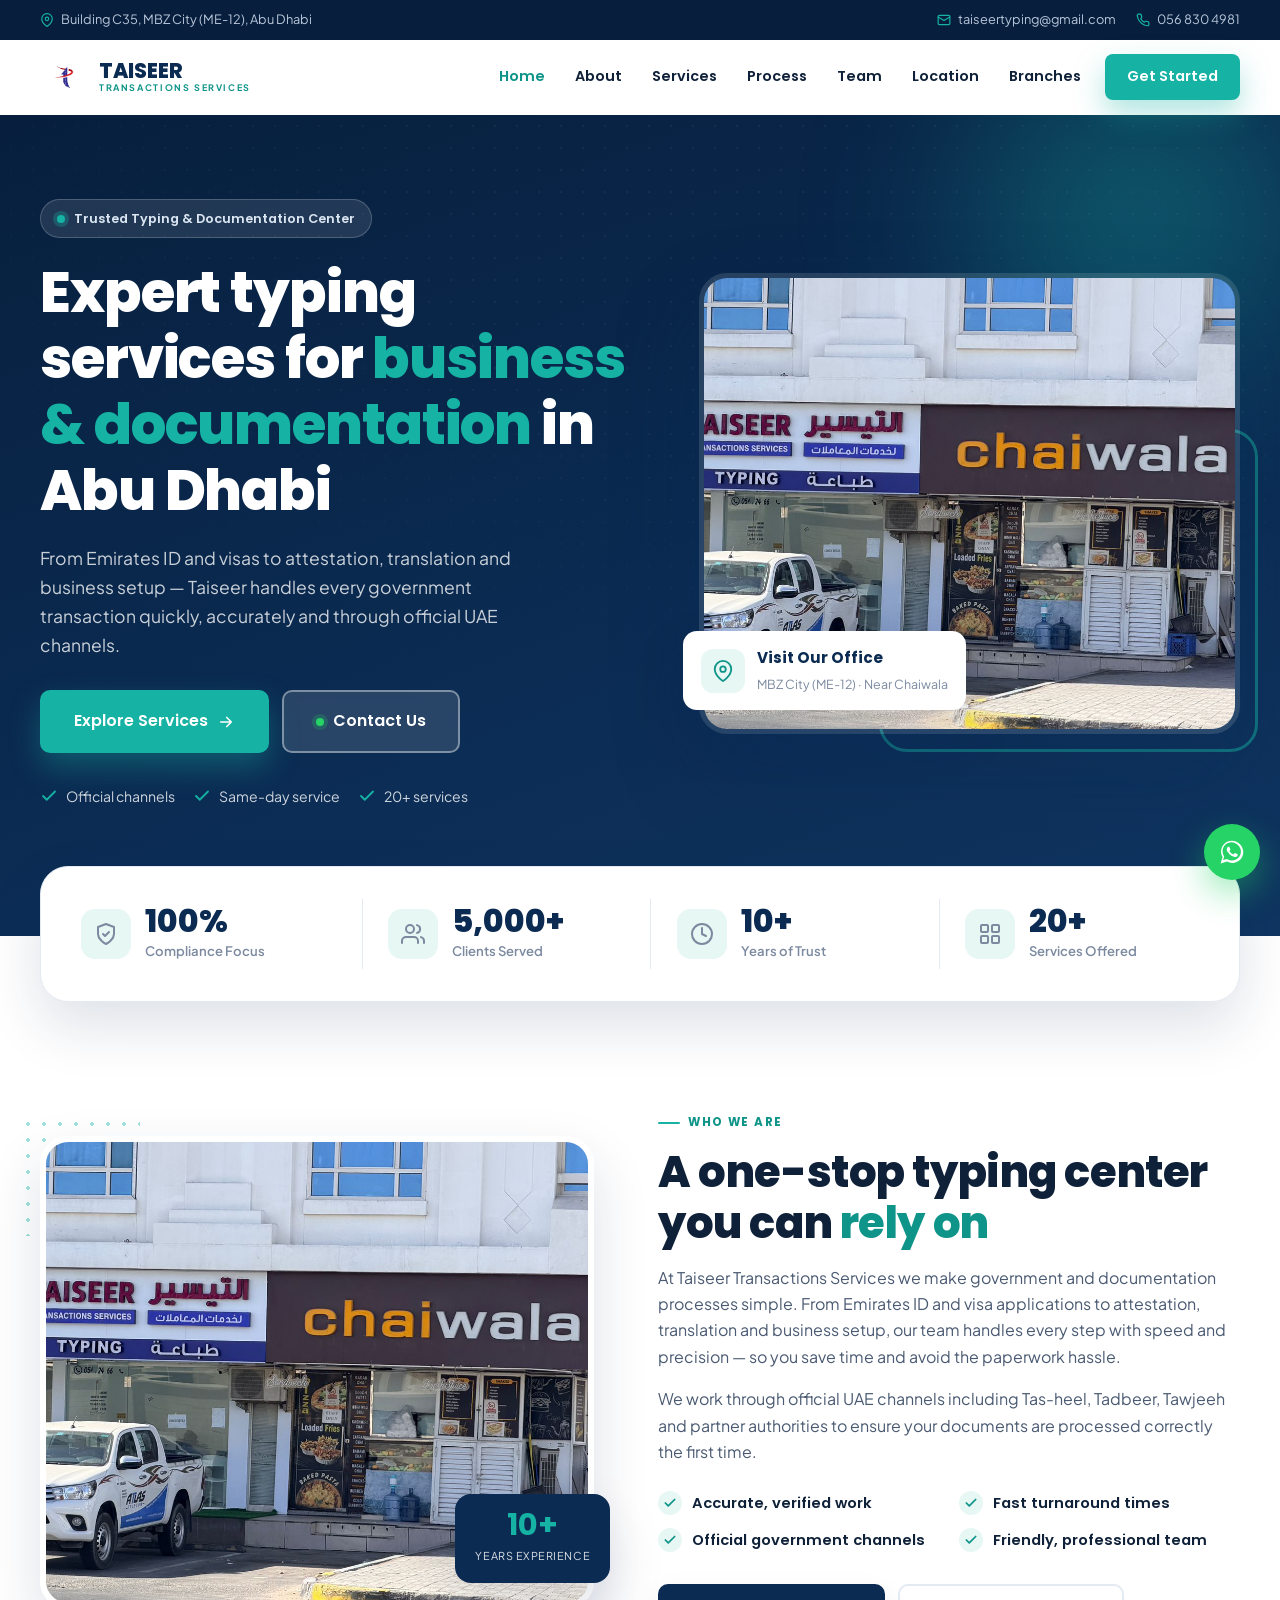
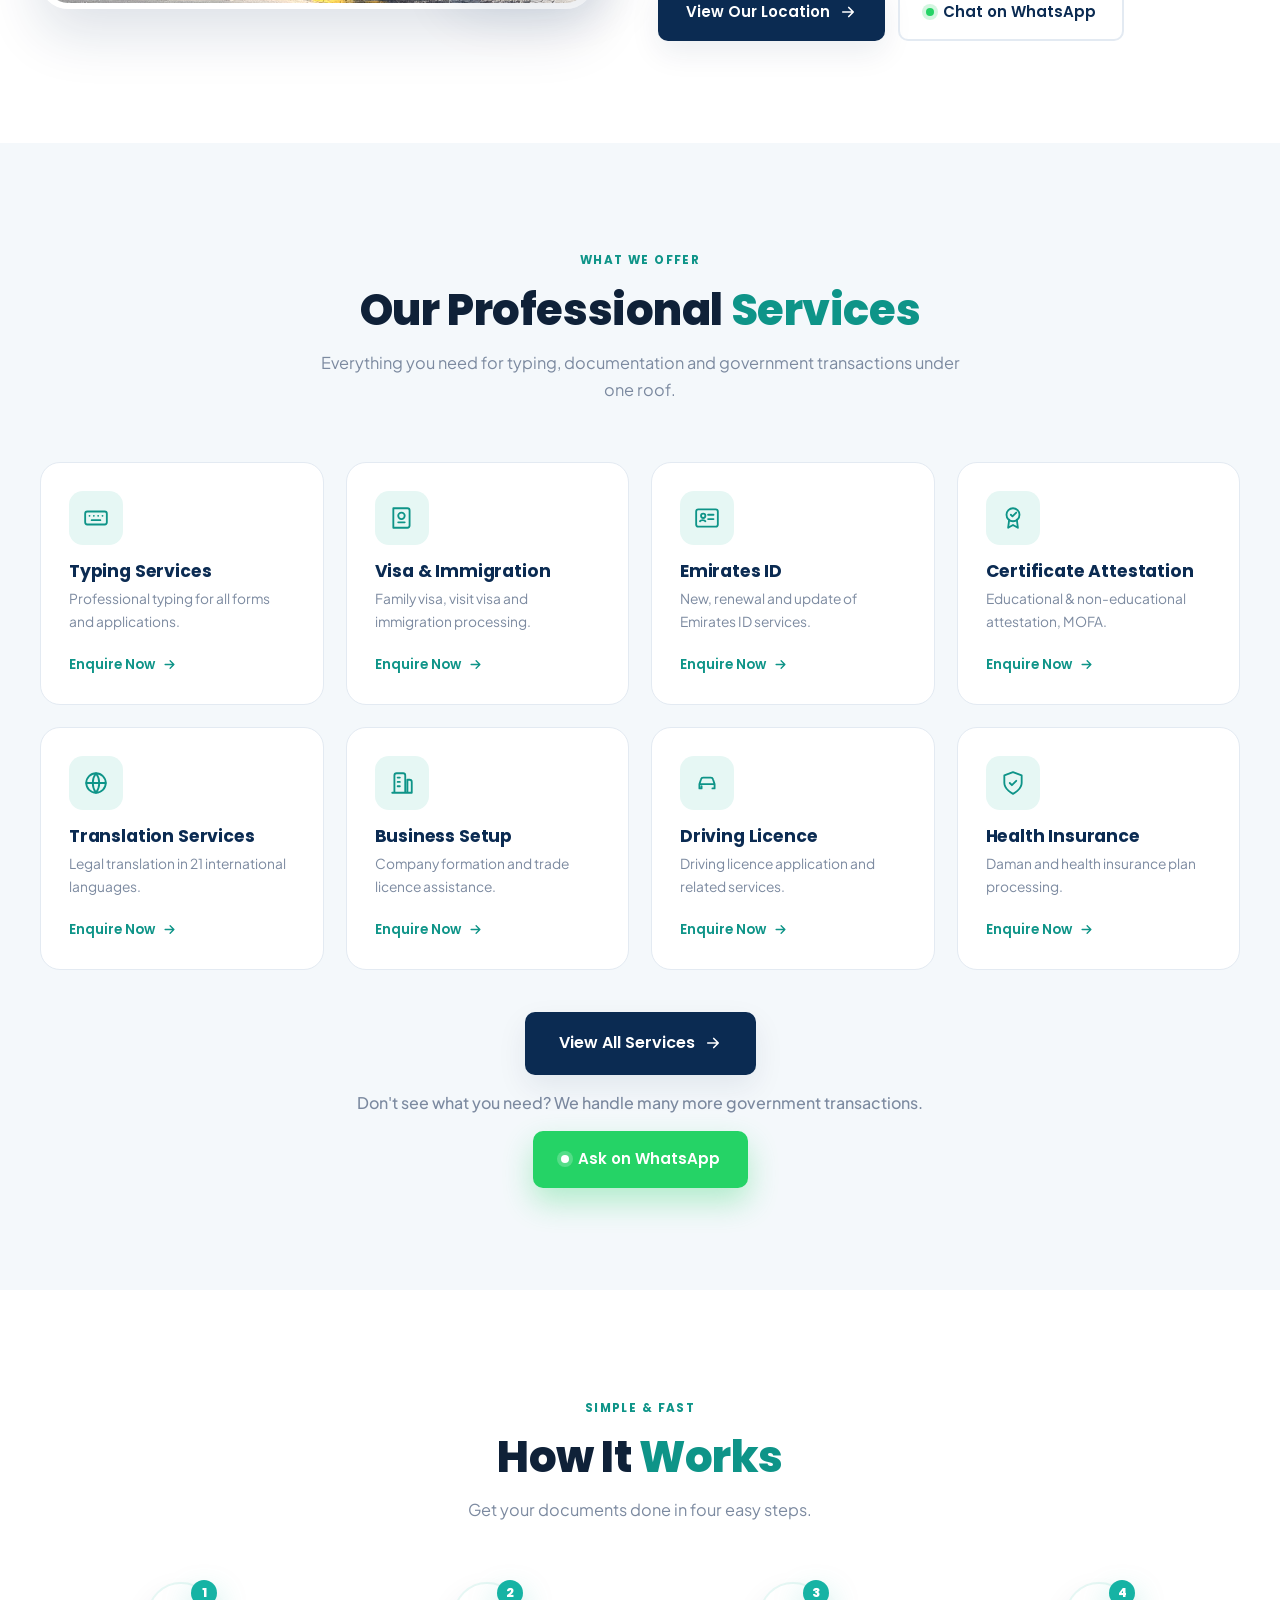
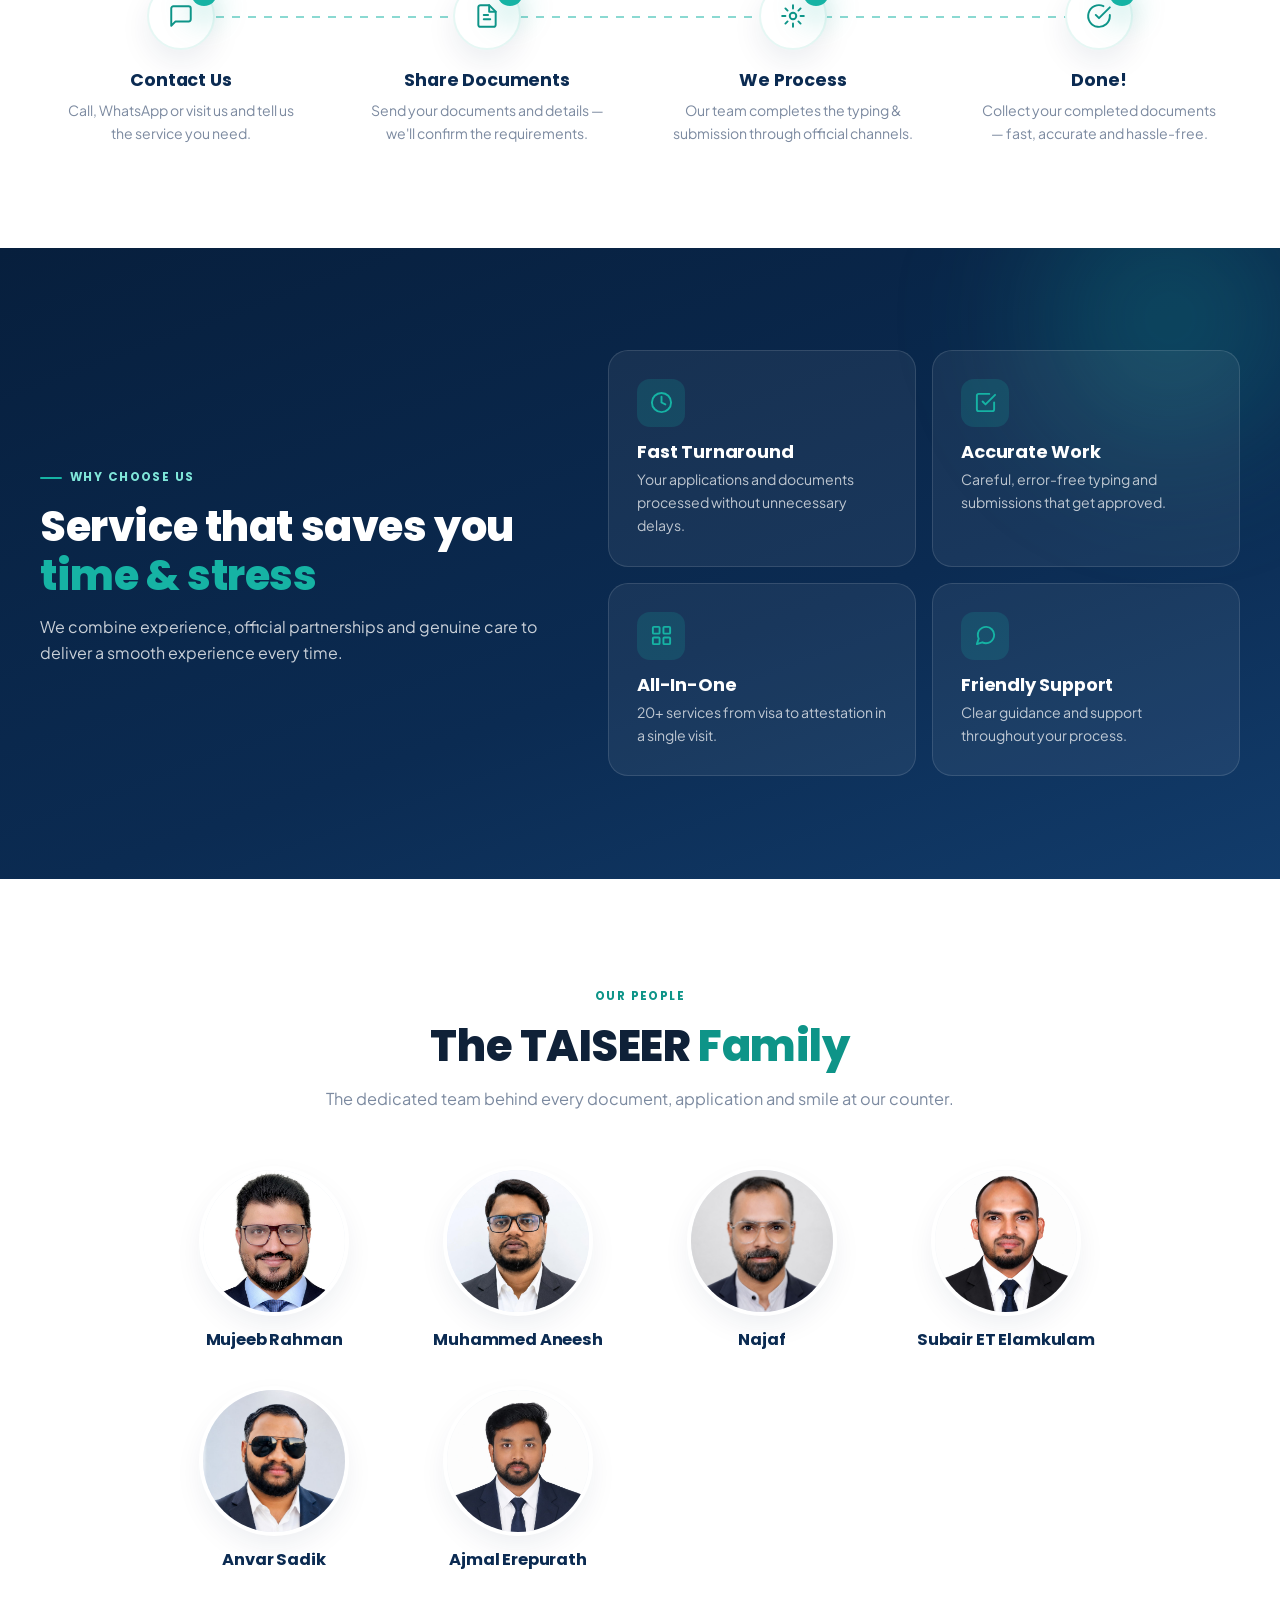
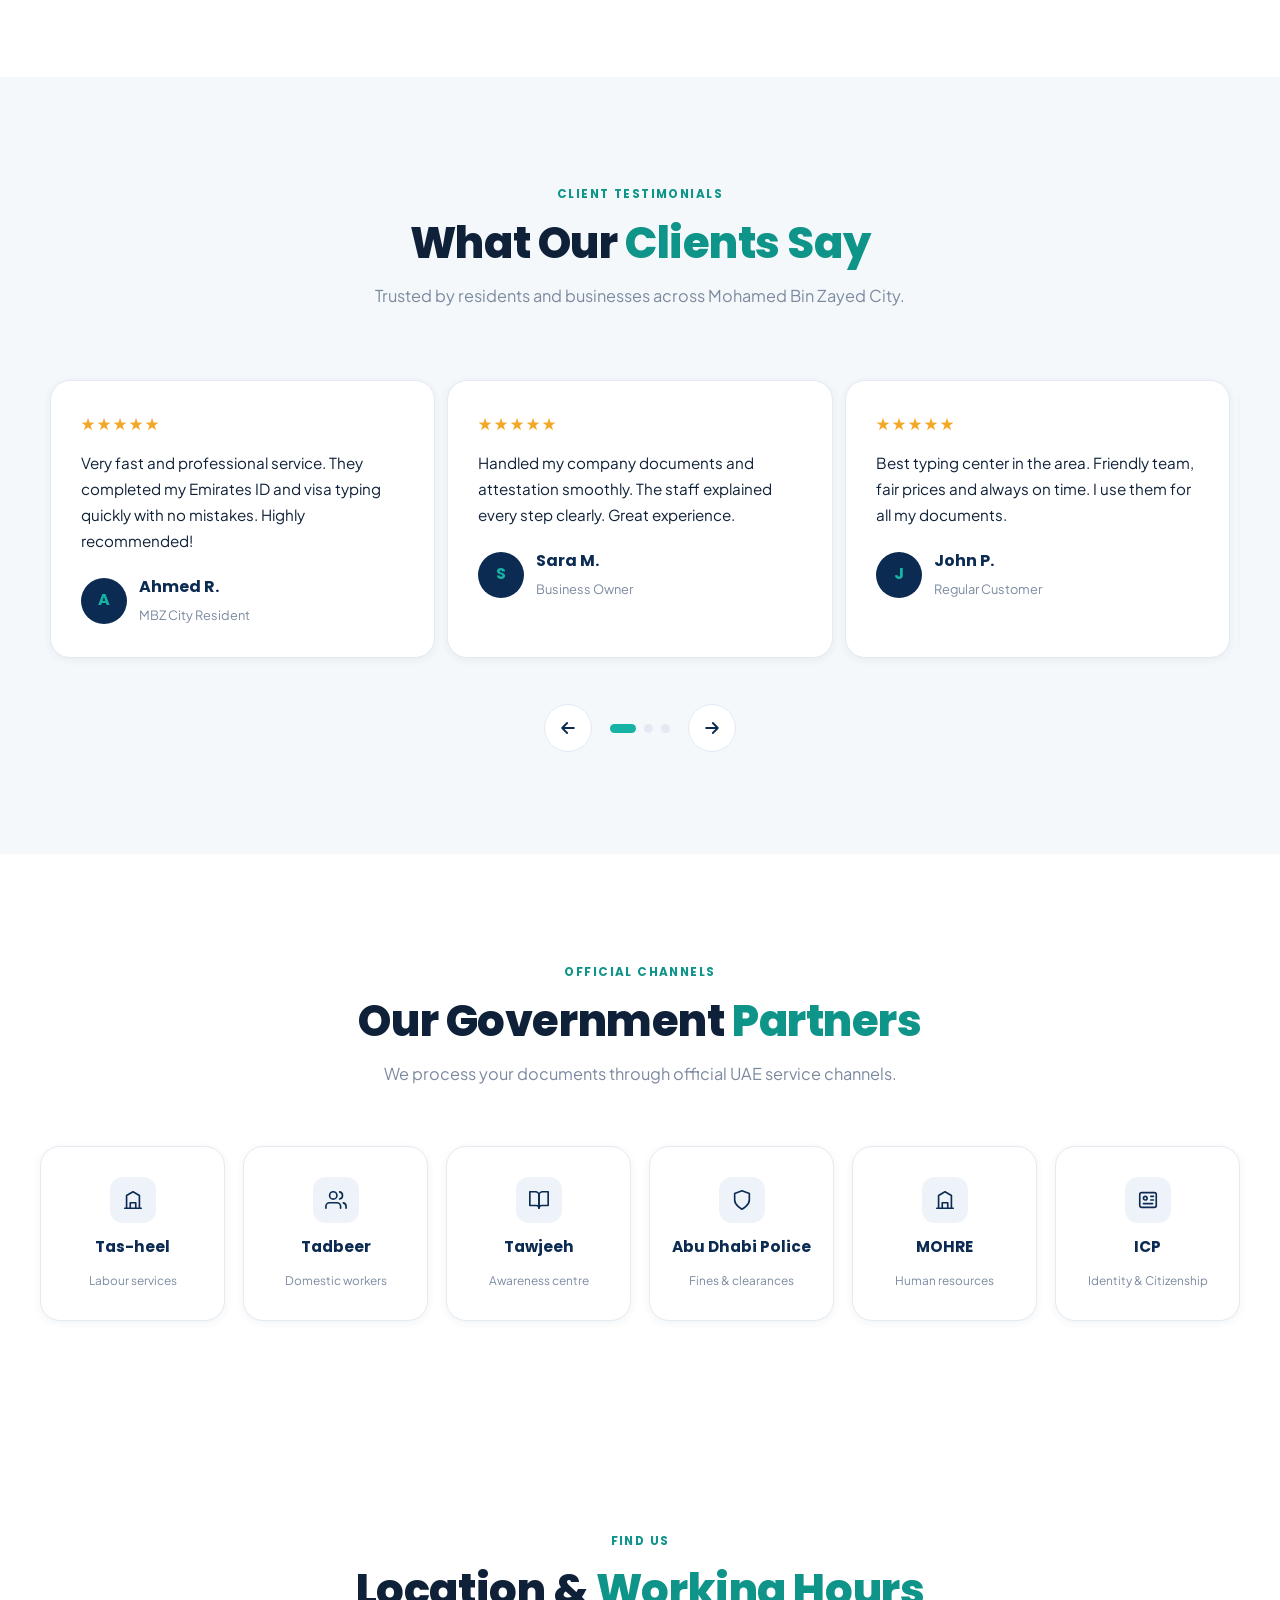
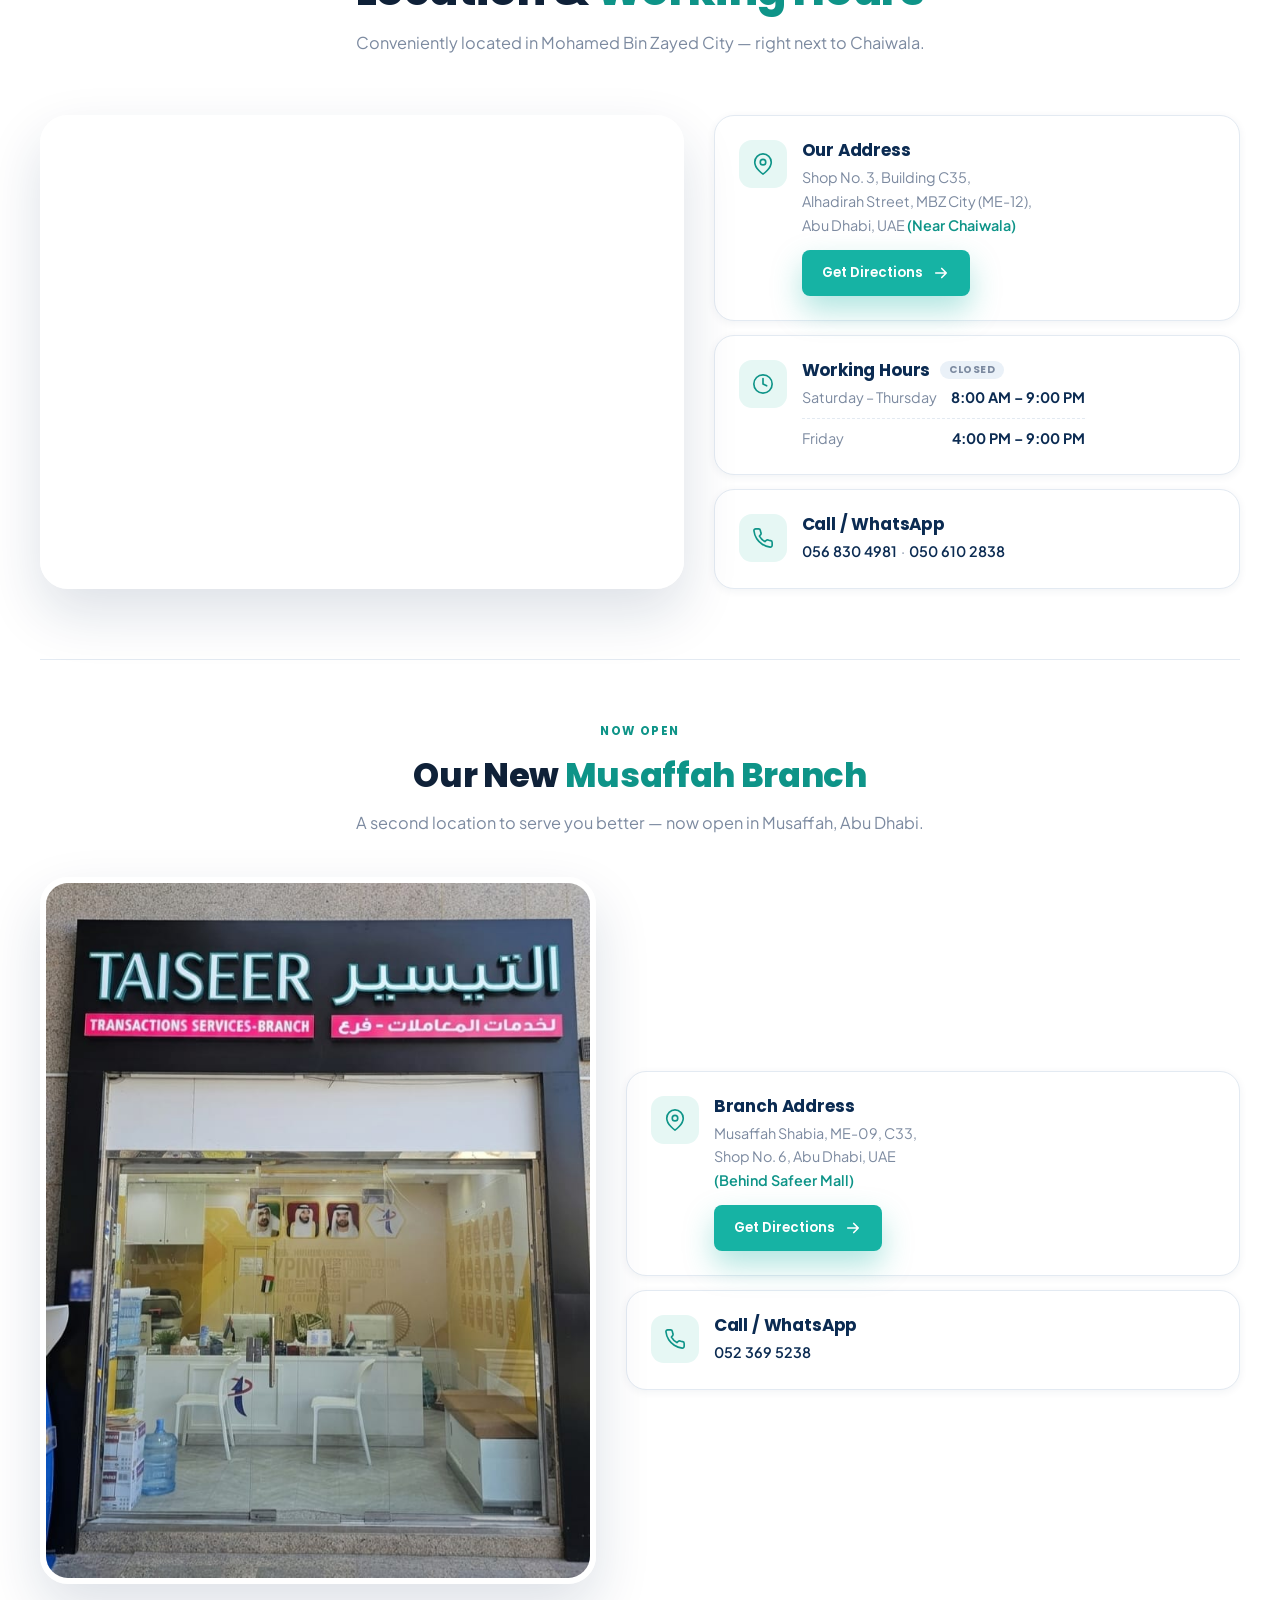
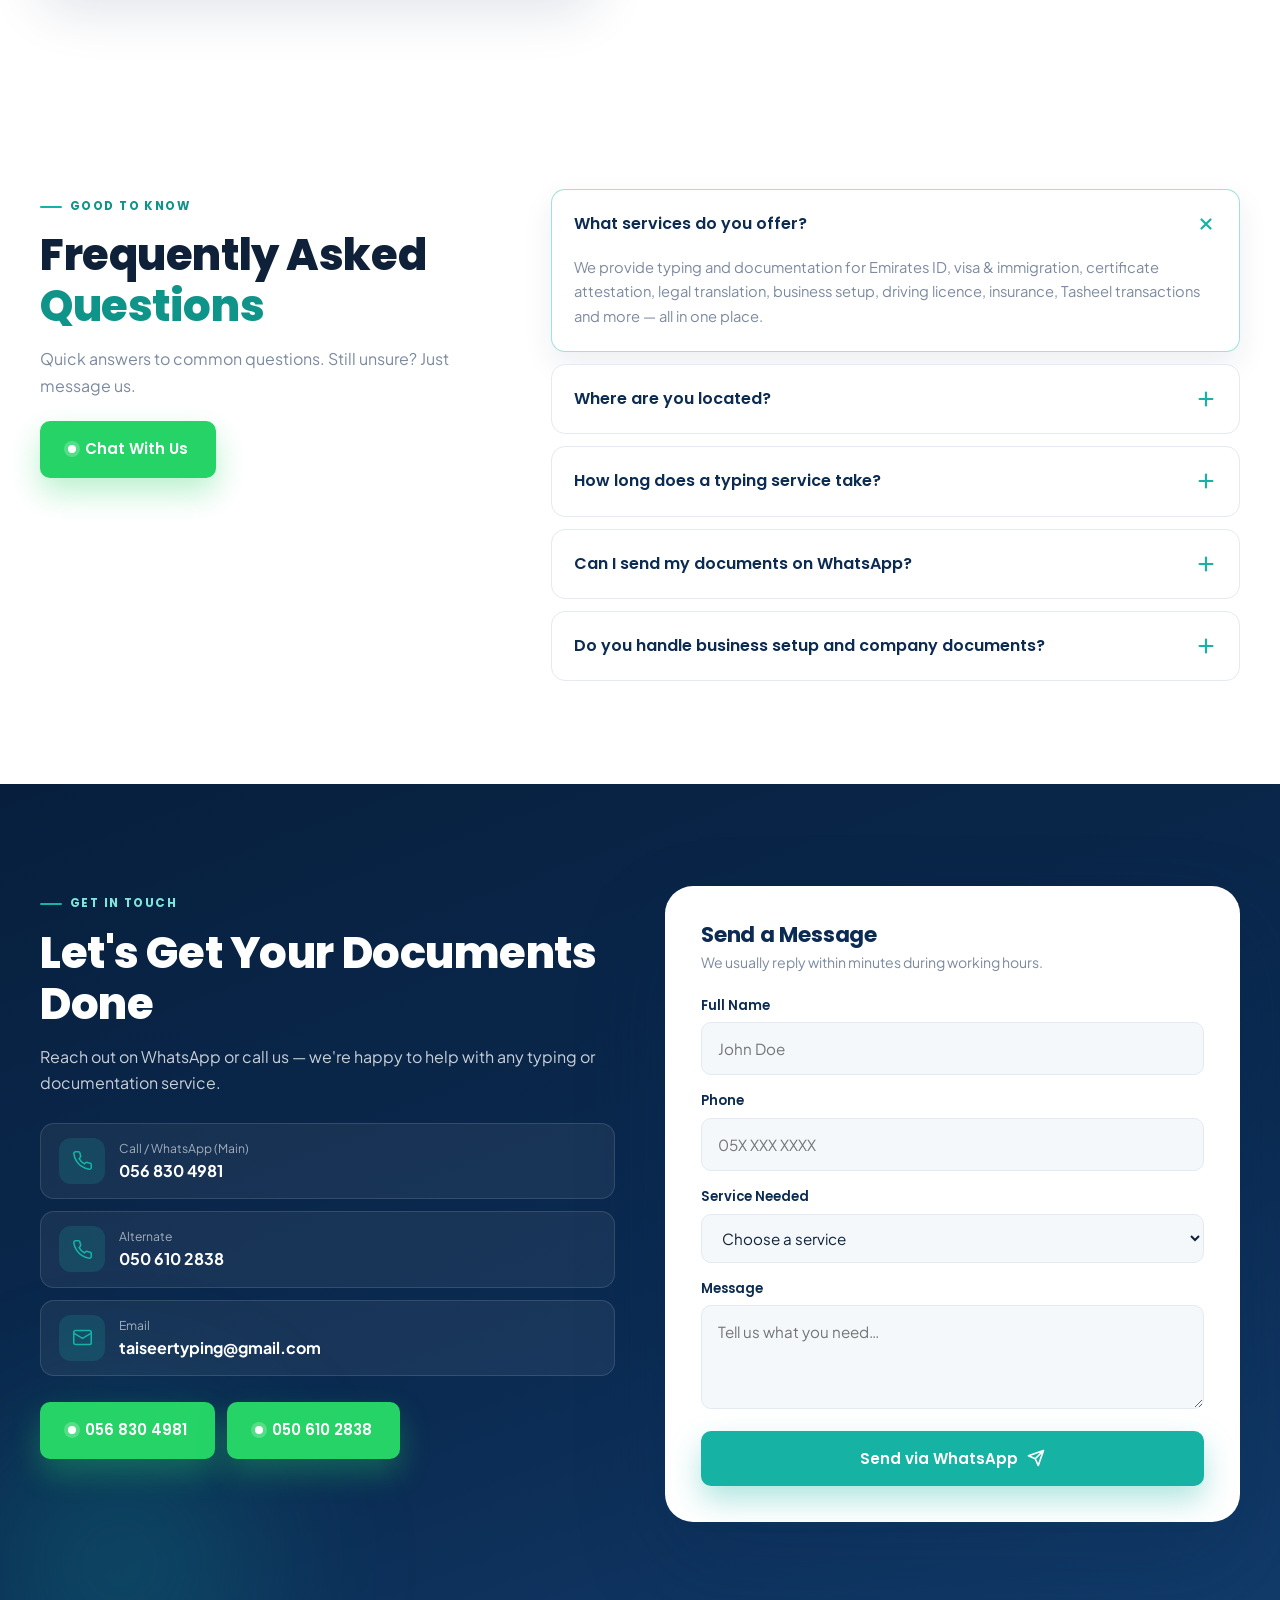
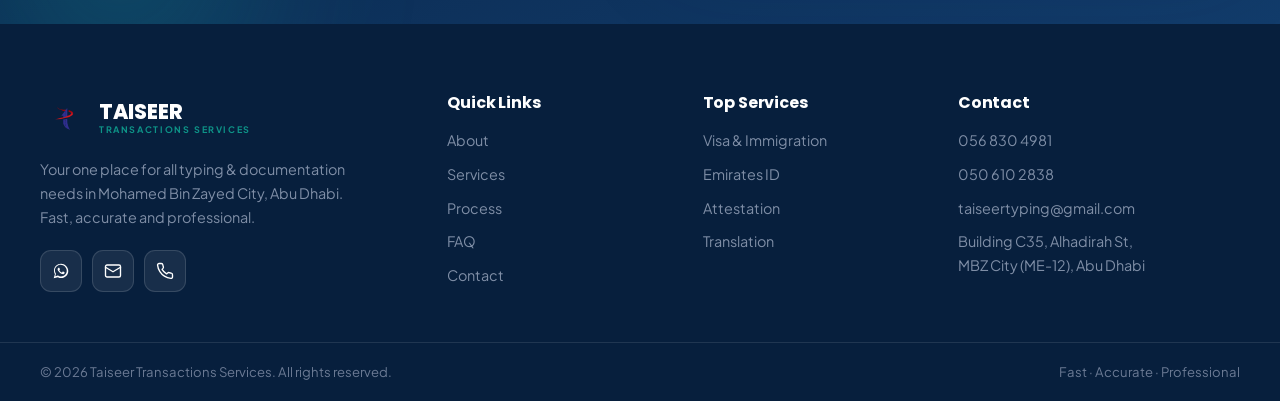
==== commit 71079113: "feat: add multiple favicon sizes and update links in HTML files" ====
--- a/index.html
+++ b/index.html
@@ -52,9 +52,12 @@
   <meta property="business:contact_data:phone_number" content="+971568304981" />
   <meta property="business:contact_data:website" content="https://taiseertyping.com/" />
 
-  <link rel="icon" type="image/png" href="assets/logo.png" />
-  <link rel="apple-touch-icon" href="assets/logo.png" />
-  <link rel="manifest" href="site.webmanifest" />
+  <link rel="icon" href="/favicon.ico" sizes="any" />
+  <link rel="icon" type="image/png" sizes="48x48" href="/assets/favicon-48.png" />
+  <link rel="icon" type="image/png" sizes="96x96" href="/assets/favicon-96.png" />
+  <link rel="icon" type="image/png" sizes="192x192" href="/assets/favicon-192.png" />
+  <link rel="apple-touch-icon" sizes="180x180" href="/assets/favicon-180.png" />
+  <link rel="manifest" href="/site.webmanifest" />
   <link rel="preconnect" href="https://fonts.googleapis.com" />
   <link rel="preconnect" href="https://fonts.gstatic.com" crossorigin />
   <link href="https://fonts.googleapis.com/css2?family=Plus+Jakarta+Sans:wght@400;500;600;700;800&family=Poppins:wght@500;600;700;800&display=swap" rel="stylesheet" />
--- a/css/corporate.css
+++ b/css/corporate.css
@@ -423,7 +423,7 @@
 .tmember { text-align: center; }
 .tmember__photo { position: relative; width: clamp(116px,15vw,142px); height: clamp(116px,15vw,142px); margin: 0 auto 15px; border-radius: 50%; overflow: hidden; background: var(--navy-050); box-shadow: 0 0 0 4px #fff, var(--shadow-sm); transition: transform .35s var(--ease), box-shadow .35s; }
 .tmember__photo::after { content: ""; position: absolute; inset: 0; border-radius: 50%; box-shadow: inset 0 0 0 2px transparent; transition: box-shadow .35s; }
-.tmember__photo img { width: 100%; height: 100%; object-fit: cover; }
+.tmember__photo img { width: 100%; height: 100%; object-fit: cover; object-position: center 18%; }
 .tmember:hover .tmember__photo { transform: translateY(-6px); box-shadow: 0 0 0 4px #fff, var(--shadow); }
 .tmember:hover .tmember__photo::after { box-shadow: inset 0 0 0 3px var(--teal); }
 .tmember__name { font-family: var(--head); font-weight: 700; color: var(--navy); font-size: 1.02rem; letter-spacing: -.01em; }
